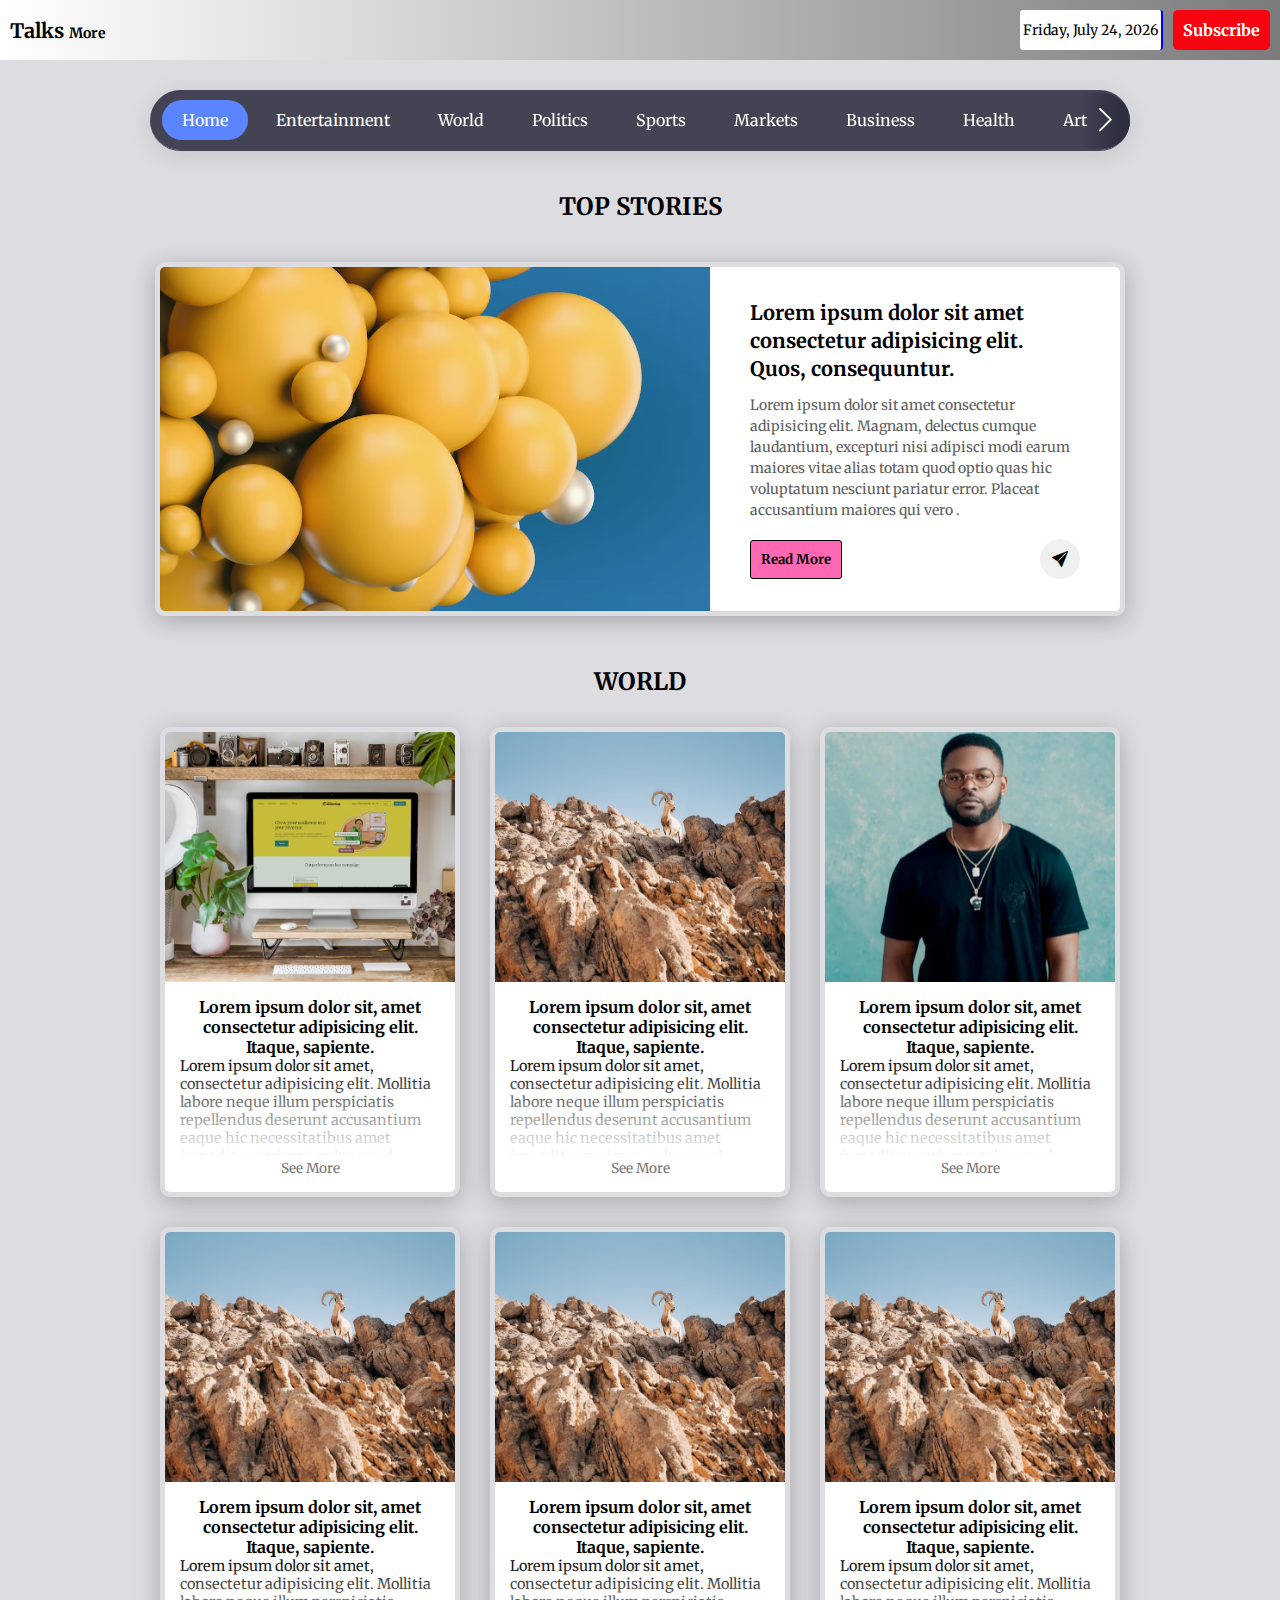
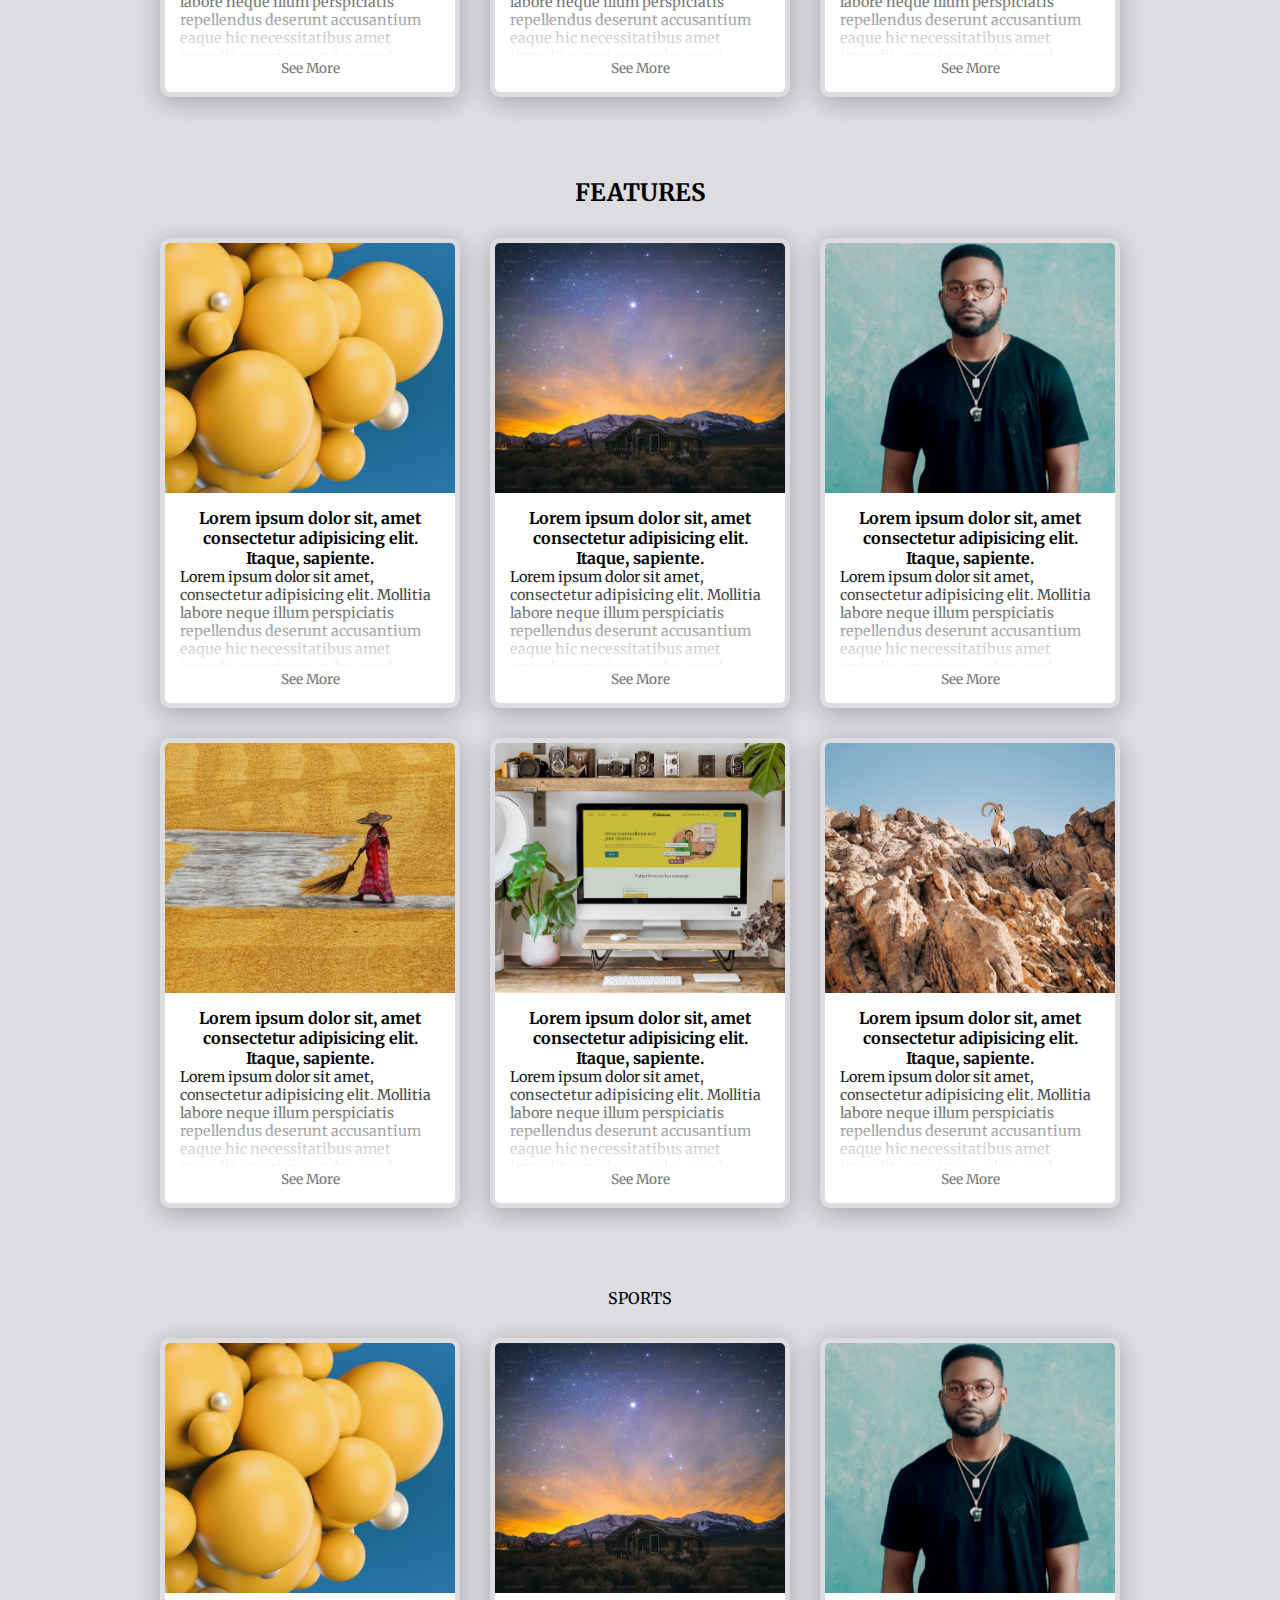
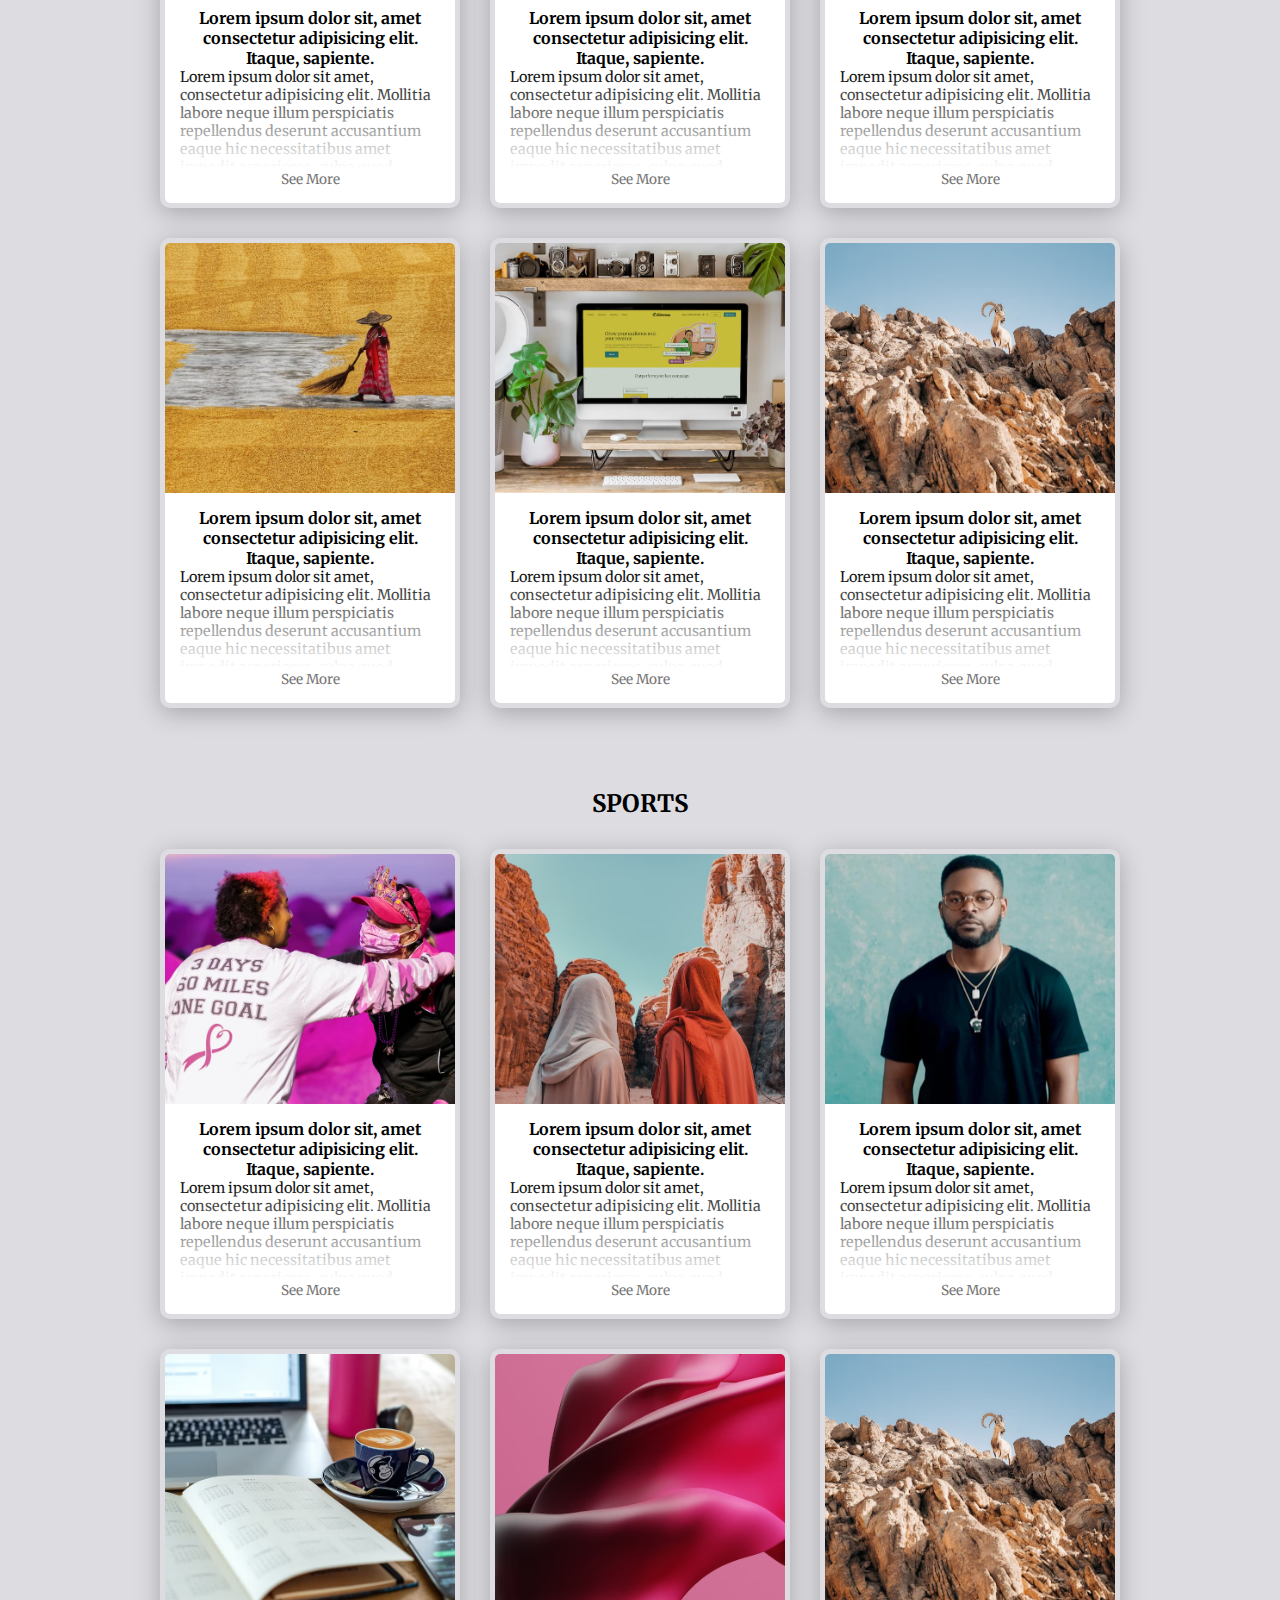
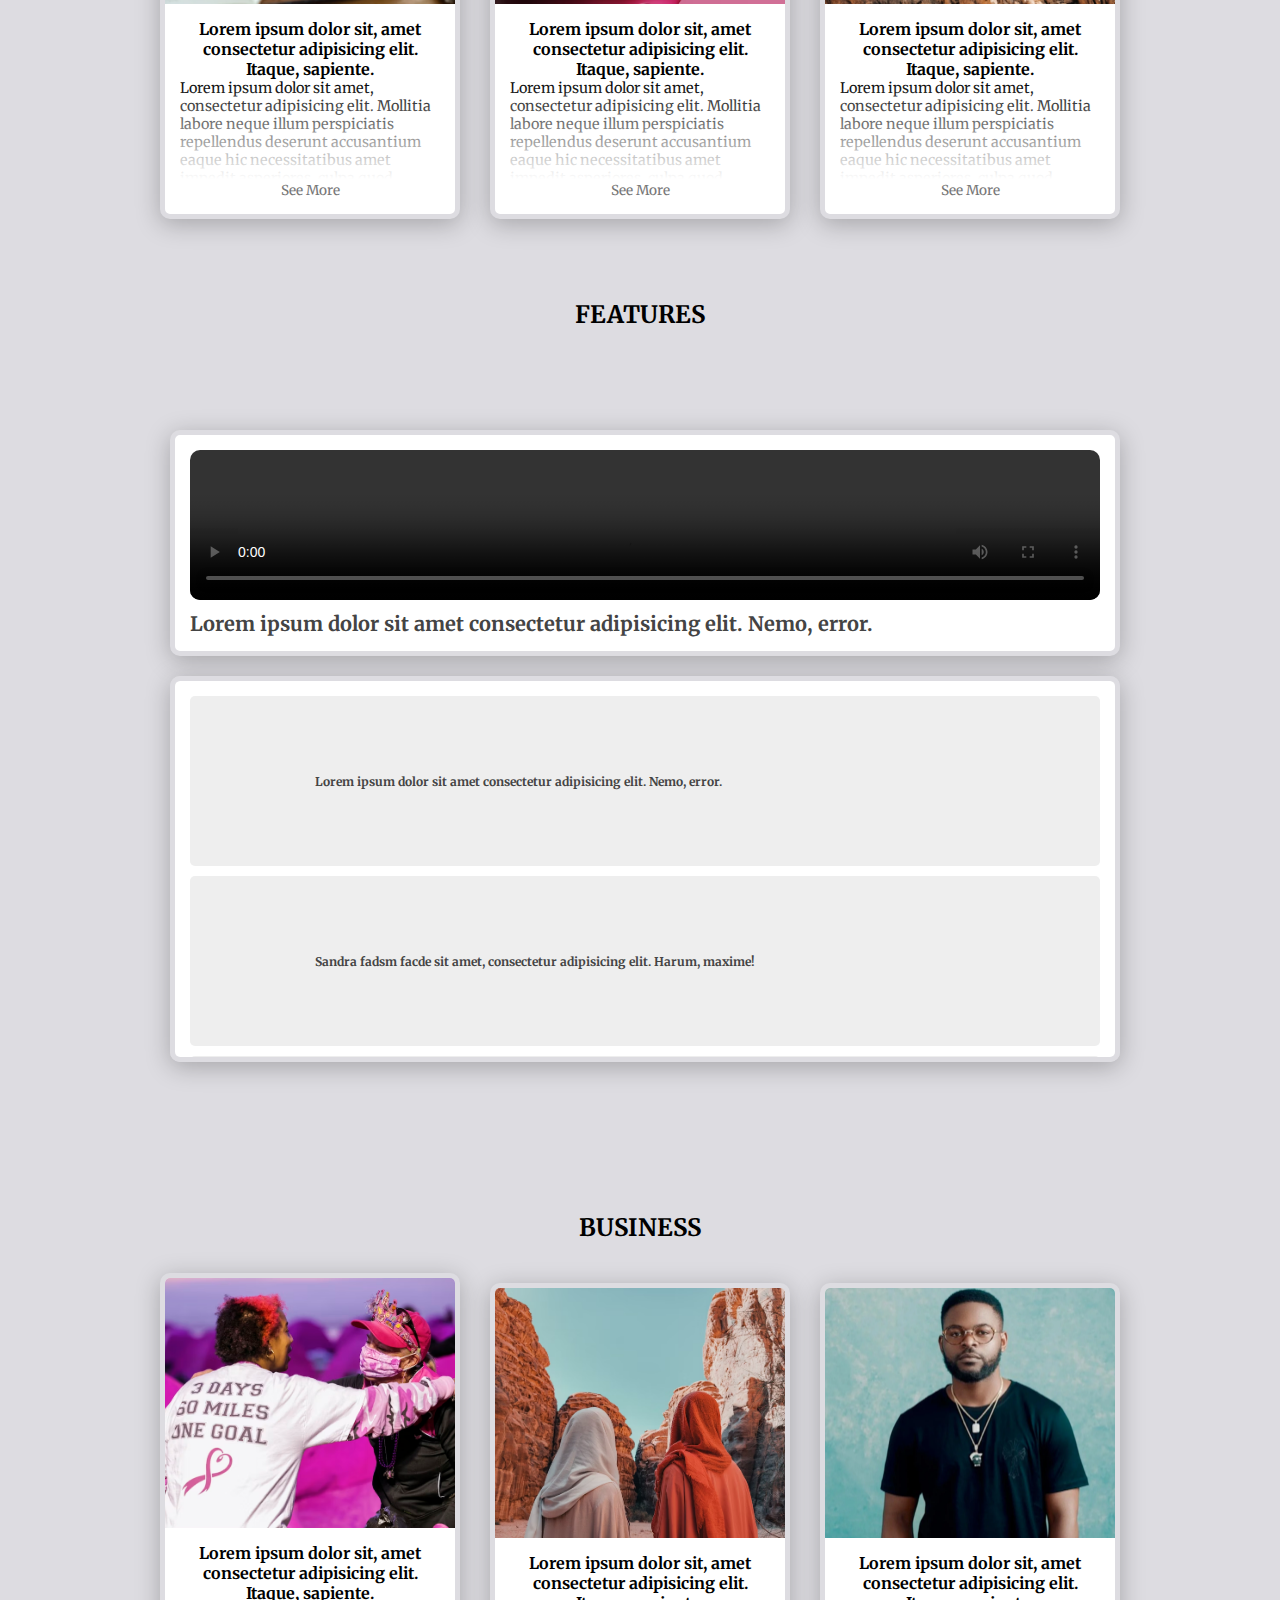
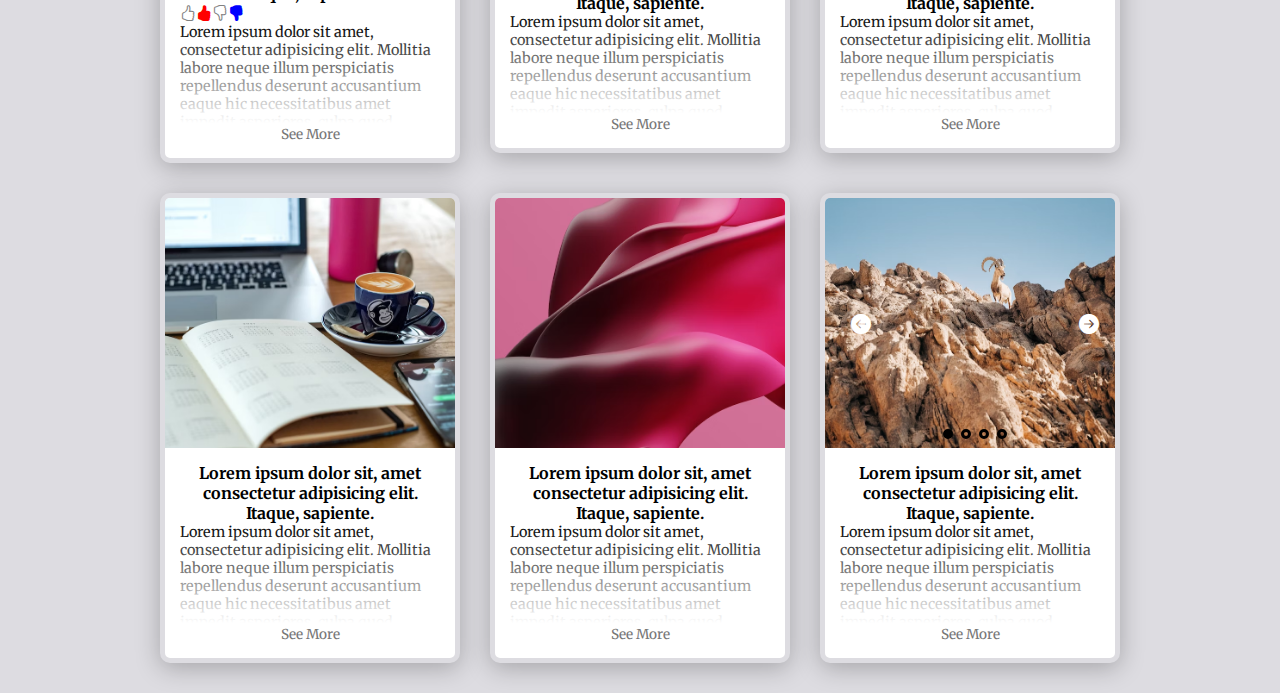
==== Index.html @ 7b6dec16 "Making my first commit on the news blog" ====
<!DOCTYPE html>
<html lang="en">

<head>
    <meta charset="UTF-8">
    <meta http-equiv="X-UA-Compatible" content="IE=edge">
    <meta name="viewport" content="width=device-width, initial-scale=1.0">
    <title>Document</title>
    <link rel="stylesheet" href="./Assets/style.css">
    <link rel="preconnect" href="https://fonts.googleapis.com">
    <link rel="preconnect" href="https://fonts.gstatic.com" crossorigin>
    <link href="https://fonts.googleapis.com/css2?family=Merriweather:wght@300&display=swap" rel="stylesheet">
    <link rel="stylesheet" href="https://cdn.jsdelivr.net/npm/bootstrap-icons@1.10.5/font/bootstrap-icons.css">
    <link rel="stylesheet" href="path/to/font-awesome/css/font-awesome.min.css ">


    <link rel="stylesheet" href="https://unpkg.com/swiper/swiper-bundle.min.css" />
    <script src="https://unpkg.com/swiper/swiper-bundle.min.js"></script>

</head>

<body>

    <div class="header-top">
        <h3>Talks <span>More</span></h3>
        <div class="header-right">
            <div id="date"></div>
            <a href="#">Subscribe</a>
        </div>

    </div>
    <section class="main-container">


        <div class="tab-nav-bar">

            <div class="tab-navigation">
                <i class="bi bi-chevron-left left-btn"></i>
                <i class="bi bi-chevron-right right-btn"></i>
                <ul class="tab-menu">
                    <li class="tab-btn active">Home</li>
                    <li class="tab-btn"><a href="./Entertainment.html"> Entertainment</a></li>
                    <li class="tab-btn"><a href="#">World</a></li>
                    <li class="tab-btn"><a href="#">Politics</a></li>
                    <li class="tab-btn"><a href="#">Sports</a></li>
                    <li class="tab-btn"><a href="#">Markets</a></li>
                    <li class="tab-btn"><a href="#">Business</a></li>
                    <li class="tab-btn"><a href="#">Health</a></li>
                    <li class="tab-btn"><a href="#">Art</a></li>
                    <li class="tab-btn"><a href="#">Jobs</a></li>
                    <li class="tab-btn"><a href="#">More</a></li>
                    <!-- <li class="tab-btn"><a href="#">Sudan</a></li> -->
                </ul>
            </div>
        </div>


        <div class="top_stories">
            <span class="top_stories-heading">TOP STORIES</span>
        </div>




        <div class="article-card">

            <div class="img-box">
                <img src="./Assets/Images/News2 testing 3.avif" alt="" class="article-banner">
            </div>

            <div class="article-content">
                <a href="#">
                    <h3 class="article-title">
                        Lorem ipsum dolor sit amet consectetur adipisicing elit. Quos, consequuntur.
                        <!-- Lorem ipsum dolor sit amet consectetur adipisicing elit. Reprehenderit laborum obcaecati
                        corporis, laboriosam illum sit maxime. Recusandae qui -->
                    </h3>
                </a>

                <p class="article-text">
                    Lorem ipsum dolor sit amet consectetur adipisicing elit. Magnam, delectus cumque laudantium,
                    excepturi nisi adipisci modi earum maiores vitae alias totam quod optio quas hic voluptatum nesciunt
                    pariatur error. Placeat accusantium maiores qui vero .
                </p>

                <div class="article-content-footer">

                    <div class="read-more">
                        <div class="read-more-content">
                            <img src="./Assets/Images/News2 testing 4.avif" alt="">
                            <img src="./Assets/Images/News2 testing 7.avif" alt="" srcset="">
                            <p>Lorem, ipsum dolor sit amet consectetur adipisicing elit. Fugiat omnis delectus excepturi
                                culpa veritatis dolor wwdj uhnwjk wddqnnd nwdiwndwd .</p>
                            <p>Lorem, ipsum dolor sit amet consectetur adipisicing elit. Fugiat omnis delectus excepturi
                                culpa veritatis dolor wwdj uhnwjk wddqnnd nwdiwndwd .</p>
                            <p>Lorem, ipsum dolor sit amet consectetur adipisicing elit. Fugiat omnis delectus excepturi
                                culpa veritatis dolor wwdj uhnwjk wddqnnd nwdiwndwd .</p>
                            <p>Lorem, ipsum dolor sit amet consectetur adipisicing elit. Fugiat omnis delectus excepturi
                                culpa veritatis dolor wwdj uhnwjk wddqnnd nwdiwndwd .</p>
                            <p>Lorem, ipsum dolor sit amet consectetur adipisicing elit. Fugiat omnis delectus excepturi
                                culpa veritatis dolor wwdj uhnwjk wddqnnd nwdiwndwd .</p>
                            <p>Lorem, ipsum dolor sit amet consectetur adipisicing elit. Fugiat omnis delectus excepturi
                                culpa veritatis dolor wwdj uhnwjk wddqnnd nwdiwndwd .</p>
                            <p>Lorem, ipsum dolor sit amet consectetur adipisicing elit. Fugiat omnis delectus excepturi
                                culpa veritatis dolor wwdj uhnwjk wddqnnd nwdiwndwd .</p>
                            <p>Lorem, ipsum dolor sit amet consectetur adipisicing elit. Fugiat omnis delectus excepturi
                            <p>Lorem, ipsum dolor sit amet consectetur adipisicing elit. Fugiat omnis delectus excepturi
                                culpa veritatis dolor wwdj uhnwjk wddqnnd nwdiwndwd .</p>
                            <p>Lorem ipsum, dolor sit amet consectetur adipisicing elit. Officiis soluta possimus
                                repellendus esse inventore fugiat corporis. Praesentium repudiandae itaque nesciunt
                                cupiditate, doloremque dicta cum, rem inventore magni obcaecati, excepturi illo culpa
                                illum modi delectus maxime dolore ab. Placeat dolorum praesentium esse enim et obcaecati
                                quam est commodi magnam, ipsam ad fuga at ipsa, eveniet molestiae inventore ipsum omnis
                                aperiam facilis quisquam adipisci ullam vitae id odit! Nesciunt, illum adipisci dolor
                                voluptatum magni nisi aliquid. Veritatis quod, placeat at laudantium suscipit quisquam
                                nobis reprehenderit fugiat perferendis repellat! Beatae eaque nobis repudiandae in non
                                exercitationem hic vero recusandae labore, quibusdam similique doloremque molestiae
                                perspiciatis pariatur, fugit minus rerum obcaecati quas! Inventore, eius. Praesentium
                                dolor labore ratione molestiae aut voluptatem provident officiis nemo corporis dicta, ea
                                in sit dolore quod minus dolorum omnis est debitis numquam reprehenderit temporibus
                                tempore dolores recusandae minima. Explicabo, ut soluta? Veritatis nisi voluptas dolorem
                                error, optio dolorum officia tempora exercitationem distinctio dolore quis minus ipsam
                                sed nesciunt est, facilis inventore tempore laborum eveniet reprehenderit explicabo.
                                Ducimus quod harum saepe nam eius maiores aut, nemo dolor magnam voluptatem assumenda
                                illo minima aliquam voluptatum laudantium hic esse aspernatur fugiat eligendi. Fuga
                                minima nisi est modi fugit! Architecto dolore illum, modi sit debitis delectus animi
                                iste? Sapiente id tenetur, laboriosam nisi fugit ipsum nulla sequi qui fuga recusandae
                                iste cumque voluptas error rem praesentium soluta deserunt iure, nemo, dolor nostrum
                                enim delectus. Doloremque rem in blanditiis ducimus nostrum consectetur dicta aperiam
                                veniam ratione quaerat magnam, unde et non voluptates aut error quia, dolore maiores
                                nesciunt. Delectus odio, corrupti explicabo ratione cum autem doloribus voluptate in
                                dolorum laudantium enim? Eveniet velit provident nulla magnam quasi excepturi eum,
                                labore veritatis esse repellendus ipsum deserunt iste praesentium aut alias dolores.
                                Dolor, quaerat. Fugiat optio blanditiis veniam ipsam sit, qui eaque cupiditate itaque
                                veritatis rerum debitis illo. Hic ullam qui ipsum accusantium dolores cupiditate,
                                voluptas soluta in iste nesciunt. Eveniet quia minima ea ratione iste maiores mollitia
                                sint voluptatem labore iusto voluptate nisi nam veritatis rerum voluptatum itaque vitae
                                tempora quibusdam, cumque perferendis, hic quae, libero quod. Dolorem, accusamus?
                                Voluptatem, odit illo consequuntur quas neque nobis magni iure porro ut enim in
                                accusamus atque, cumque explicabo nemo quae possimus quidem voluptates voluptas natus.
                                Aperiam nemo ipsum sequi inventore. Voluptatum dicta hic omnis facilis cum molestiae
                                inventore. Aut impedit magni fuga, voluptate nemo numquam maiores amet eius dolores
                                minima molestiae assumenda sunt nobis voluptatem adipisci expedita atque pariatur ipsum
                                tenetur reprehenderit eveniet accusantium et. Impedit sapiente non doloribus vitae
                                accusantium ea excepturi exercitationem, rerum porro ducimus magnam. Doloribus sit
                                voluptatum, non hic repellat asperiores, rem totam esse aut corporis nostrum eum
                                voluptatem ab? Assumenda ex sed expedita provident impedit nulla eligendi nemo tempore
                                error. Ex magni, aspernatur, natus inventore illum quidem repellat nisi sed praesentium
                                nobis quisquam. Voluptate optio dicta aliquid voluptatum magni repellat harum? Facilis
                                voluptas assumenda dignissimos explicabo ullam accusamus tenetur quisquam libero
                                reprehenderit enim dolorem qui a cumque labore molestiae eius aut id exercitationem
                                similique ducimus odit, laborum sit cupiditate! Blanditiis maxime nam corrupti commodi
                                eum tempora quis impedit voluptate natus veniam suscipit dolor, dolorum sit similique
                                illum aspernatur magnam eius asperiores iusto tenetur debitis adipisci! Laudantium,
                                suscipit labore odio numquam debitis at doloremque assumenda architecto repellendus.
                                Quae autem et voluptatibus voluptatem molestias ex natus qui obcaecati earum tempore?
                                Ipsa tempora praesentium maxime facere, porro quaerat, doloribus ratione assumenda
                                magnam eaque veritatis dolores fugiat voluptatibus? Unde excepturi laboriosam
                                reprehenderit repudiandae optio minus eaque rerum quasi, dolore facilis quidem
                                exercitationem quo possimus officiis eum laudantium? Impedit, error? Eveniet, quos
                                provident! Nihil fugiat nemo assumenda explicabo esse, totam tenetur dolorem ipsa neque
                                exercitationem natus, quis, facere veritatis provident nesciunt quam rem earum amet
                                quasi labore voluptas magnam dicta laudantium. Laborum laboriosam voluptatibus quaerat,
                                omnis eos animi nostrum libero earum repellendus? Suscipit repellendus ad quisquam
                                labore ducimus, ipsum natus cum excepturi corrupti, quis magni voluptate possimus eos
                                quas tempora earum, maiores deleniti veritatis amet! Eius cumque assumenda perferendis
                                illo iste! Enim mollitia ducimus, voluptate quibusdam laboriosam dolore animi magni
                                voluptatem nesciunt. Blanditiis quaerat ut ullam? Unde illum quam nam ipsa voluptatibus
                                accusantium quos accusamus repellendus alias. Animi minima explicabo ratione ex nesciunt
                                numquam corporis suscipit, obcaecati totam, assumenda rem modi necessitatibus dicta
                                inventore quo voluptate porro deserunt dignissimos placeat expedita natus accusamus in
                                amet! Praesentium quas soluta maxime repudiandae dicta, ipsa nihil doloribus accusantium
                                quam voluptates tempora fugit quo fuga natus tempore iure. Vero eveniet vel facilis
                                dolorum harum nulla, molestiae rem et quis quidem minima, eum veniam maiores perferendis
                                alias, voluptatum doloribus fugit adipisci accusamus ad ex tempore vitae voluptate nisi?
                                Quas pariatur dolor veniam tempora autem inventore aut debitis quam incidunt voluptates
                                esse odit vitae ut ipsum, quos quibusdam magnam. Excepturi blanditiis dolorum quia
                                incidunt itaque accusantium a et quis deleniti vel eos repellendus, ab deserunt
                                explicabo enim ullam iusto! Eius explicabo repudiandae neque exercitationem facilis
                                facere ullam, error architecto harum, perspiciatis, vel deleniti molestiae accusamus
                                quia praesentium culpa! Aperiam necessitatibus libero quaerat ducimus vel nemo quis
                                porro ipsum iste, nobis laboriosam inventore, blanditiis repellat ipsam ut, doloremque
                                voluptate vero at. Error recusandae quia molestias quo ex excepturi! Aut error
                                aspernatur delectus eveniet possimus temporibus. Blanditiis veritatis nostrum vel
                                expedita eius doloribus cupiditate officia amet illo. Eius enim eaque sequi, sapiente
                                obcaecati ipsum in quia iusto itaque delectus nostrum dicta voluptatibus doloribus quae
                                aliquam molestiae adipisci iure, fuga aperiam quo quidem. Soluta consectetur eveniet ab,
                                dicta distinctio, quis ad nisi vel asperiores nobis laborum eos consequatur facilis
                                molestias iusto delectus molestiae accusamus. Molestiae, molestias. Deleniti, eius quo?
                                Praesentium non eveniet illum? Natus, tempore consequuntur esse eligendi, unde excepturi
                                sunt numquam nesciunt quam culpa velit ipsam alias repellat earum delectus atque
                                debitis, eum quia in? At quia ipsam natus ipsa praesentium provident cumque quis
                                accusantium eius atque ratione quaerat ea odit sunt libero totam vitae nulla voluptatem
                                error reprehenderit excepturi, aperiam beatae facere. A, cupiditate corporis animi,
                                dolore fuga dolor odit error facere tempora magnam voluptates dolorem fugiat
                                perspiciatis assumenda culpa in reiciendis! Amet laudantium, saepe vitae aliquam modi
                                veniam repellendus perferendis totam tempore, minima nemo fuga quas! Qui ut officia,
                                quia, illo enim laborum, ratione voluptatem saepe doloribus obcaecati quas perspiciatis?
                                A tempora praesentium sed non perferendis officiis sint in reprehenderit animi harum
                                iste dolorem, odit rem ipsa dignissimos. Cumque aliquam fugit, soluta quasi neque
                                obcaecati pariatur? Amet fuga corporis ab dolor culpa aperiam animi ipsum similique
                                exercitationem assumenda maiores officia, asperiores quis explicabo corrupti tempora!
                                Excepturi itaque pariatur rerum ea aut molestiae velit quos ullam tenetur labore ipsa
                                necessitatibus explicabo quis dolores magni est animi autem, nisi totam fugit repellat
                                similique impedit consequatur? Illum tempora delectus soluta, impedit nostrum deserunt
                                eveniet, ipsum illo, fugit fugiat laboriosam? Ipsa expedita praesentium laudantium iusto
                                nemo odit, minima, perspiciatis similique harum rem possimus error dolorem quae
                                voluptatum neque est rerum molestiae earum pariatur exercitationem repudiandae totam
                                tempore? Facere itaque minus maiores sequi ipsam pariatur? Voluptates perspiciatis alias
                                distinctio perferendis quam exercitationem dolorum provident consectetur laborum,
                                molestiae ad dolor sit enim, excepturi nulla modi eligendi, maiores quisquam!
                                Voluptatibus quam sed quis labore maxime quas ipsa, tempore quod quaerat voluptates
                                excepturi, officiis at perferendis ipsum rerum rem amet culpa. Repellat optio debitis
                                perspiciatis dolor accusamus facere dolorem culpa commodi veritatis autem, vel quod,
                                nemo mollitia, praesentium officia assumenda vitae id nisi illo? Quas architecto
                                molestias ea quam a temporibus totam, voluptas iure esse rem fuga at amet id
                                necessitatibus, consectetur quod facere quo omnis magnam! Quod nisi quae, nam ipsa cum
                                aperiam praesentium fuga accusantium labore corrupti nostrum ad voluptatibus mollitia
                                voluptates ipsam officia vel, pariatur explicabo dolor amet. Ea placeat quos non
                                eligendi, numquam quia pariatur omnis eaque minima itaque delectus tempore quam
                                provident nihil. Recusandae nulla deserunt impedit inventore quidem voluptatum qui sed,
                                veniam tempora enim ea sequi necessitatibus soluta nam temporibus voluptatem unde at
                                deleniti voluptates cupiditate voluptas nisi vel velit a? Ullam harum, quaerat sapiente
                                possimus vel distinctio. Esse a dicta, culpa ipsum, facilis nam placeat repellendus qui
                                aspernatur doloribus ab? Pariatur earum aliquid ipsa optio autem praesentium sequi
                                dolorum alias est ullam exercitationem rerum nesciunt beatae iste velit, tempora
                                excepturi eos dolorem distinctio consequatur veritatis dolores labore voluptatem.
                                Nesciunt placeat possimus cupiditate fuga quibusdam assumenda aliquam, inventore
                                explicabo reiciendis nemo iste, id facere doloremque quaerat! Quas mollitia sunt ullam
                                consequatur magni. Sint totam dolorum consectetur numquam alias. Sequi voluptas
                                veritatis omnis quod nostrum cumque et? Recusandae, expedita eius? Iusto adipisci
                                accusamus excepturi. Provident harum laboriosam molestias asperiores magnam dignissimos,
                                totam quidem libero! Sed nesciunt maxime qui reprehenderit corporis rerum numquam animi
                                fugit, at consectetur quisquam distinctio atque optio tenetur sequi quam suscipit, eos,
                                sunt iure accusantium quaerat magnam laborum rem. Omnis, ab quidem iure officiis
                                adipisci vero minima! Eaque consequatur, voluptates illo iusto, at exercitationem ad,
                                doloremque autem nam hic nemo ullam! Animi quod magnam eius, error modi veniam ad
                                placeat, enim quam, est quas. Totam iste ipsum unde? Laboriosam quae id odio
                                reprehenderit provident cumque aspernatur ea quia, facilis iure pariatur unde dicta,
                                fugit neque tempore omnis et quisquam dolor modi praesentium perspiciatis nesciunt
                                voluptatum aliquid possimus! Voluptatem blanditiis culpa explicabo nisi pariatur
                                perspiciatis ut ad hic laudantium dolore! Excepturi, quod? Aliquam officia laudantium
                                animi eligendi deserunt! Voluptate sit corrupti voluptatum quisquam eligendi molestias
                                aut sapiente reiciendis placeat, recusandae deleniti quaerat laborum, fugit ullam?
                                Distinctio molestiae animi perferendis quo aliquid voluptatem earum in, doloribus
                                expedita optio tempore nemo accusantium iusto repellat blanditiis ut eos id minus fuga.
                                Inventore, cupiditate quis at asperiores porro ut ex ipsam aliquam, neque soluta
                                incidunt illo quasi aliquid dolores fuga, magnam culpa tenetur repellat rerum impedit.
                                Libero possimus quidem delectus error magnam quis soluta nam laborum placeat inventore!
                                Animi cupiditate ex porro rerum iusto. Possimus ratione deleniti inventore nisi, iusto
                                quos tempore error. Adipisci reprehenderit libero quos possimus ullam aspernatur fugiat,
                                provident quam quae, inventore dolore consequuntur delectus impedit magni modi quaerat,
                                sunt sit! Voluptatem facilis beatae iusto quis minima reiciendis cupiditate dolores sunt
                                magnam, neque enim soluta et veniam, nulla in consequuntur voluptate quibusdam
                                reprehenderit eos a iste. Eveniet in cumque quam labore, reprehenderit commodi sed eaque
                                impedit blanditiis ea libero, maxime distinctio nam, ab aut pariatur itaque neque
                                inventore! Consectetur repellendus qui minima doloribus rerum quasi earum excepturi cum
                                magnam iusto, ullam mollitia, culpa quod architecto, cumque odio vel animi nisi.
                                Similique quasi maxime quod commodi possimus, perferendis eum doloremque incidunt? Quia
                                fugit velit quaerat eveniet, reprehenderit perferendis nam cumque autem neque in iste
                                doloribus magni? Distinctio quidem beatae corporis odio dicta nam consequatur commodi
                                maxime quos veritatis? Explicabo obcaecati eveniet magnam nemo! Impedit molestiae minus
                                et. Corporis deleniti delectus beatae recusandae laboriosam, aut nam quos officia vero
                                enim earum commodi cum assumenda, ipsum modi veniam laborum minus dolore voluptatum ad
                                dolorum, unde vel! Quam et quibusdam, explicabo ullam quos cupiditate quidem odit saepe
                                id eius est minus in blanditiis suscipit dolorum. Accusantium non et amet dolor
                                voluptatibus, sunt maiores saepe suscipit nesciunt maxime laborum illum alias autem
                                vitae sit libero corrupti repellendus inventore? Ea perferendis vitae dolorem blanditiis
                                consectetur magni iusto quidem assumenda in, necessitatibus esse laudantium quod?
                                Explicabo obcaecati repellat blanditiis neque iusto libero eius reiciendis architecto
                                molestiae, molestias tempore dignissimos fugit maxime eum animi, vitae illum assumenda
                                at natus expedita dolor enim rerum! Suscipit asperiores beatae aliquid modi perspiciatis
                                libero id unde ab sed blanditiis exercitationem obcaecati odit veniam rerum similique
                                maiores atque sit numquam dicta eveniet cupiditate ex, dignissimos quam! Autem aperiam
                                nesciunt cumque, dicta sint numquam hic harum velit architecto quidem distinctio
                                asperiores blanditiis est adipisci ut esse ipsa doloremque eum molestiae fugiat earum
                                consequuntur eveniet exercitationem eligendi. Adipisci eos atque, similique ipsum,
                                perspiciatis maxime expedita ipsa ea dolorum in officia obcaecati alias nobis animi id
                                magni repellendus laborum debitis ipsam placeat, aspernatur quod temporibus! Corporis,
                                nisi alias eius sed temporibus exercitationem veritatis assumenda fugit amet aut
                                quisquam, rem fugiat repudiandae esse, repellendus recusandae est! Ducimus odit, libero
                                exercitationem dignissimos quas pariatur doloribus. Qui voluptates dolor, illo fugit
                                expedita distinctio quo eligendi, odio adipisci reiciendis autem mollitia magnam earum
                                ex porro vitae iste. Aspernatur beatae, inventore suscipit iste eveniet in fugiat, quo
                                omnis nemo laudantium unde animi fuga harum voluptas vero!</p>
                        </div>
                        <button class="btn" type="button">Read More</button>
                    </div>


                    <div class="share">
                        <div class="share-button">
                            <ion-icon> <i class="bi bi-send-fill"></i></ion-icon>
                        </div>

                        <div class="share-option">
                            <span>Share</span>

                            <a href="#"> <ion-icon><i class="bi bi-facebook"></i></ion-icon> </a>
                            <a href="#"> <ion-icon><i class="bi bi-twitter"></i></ion-icon> </a>
                            <a href="#"> <ion-icon><i class="bi bi-whatsapp"></i></ion-icon> </a>

                        </div>
                    </div>
                </div>
            </div>
        </div>


        <div class="world">
            <span class="world-heading">WORLD</span>
        </div>



        <div class="card-container" id="first-cards">

            <div class="card">
                <div class="card-img">
                    <img src="./Assets/Images/News2 testing 8.avif" alt="">
                </div>
                <div class="card-content">
                    <h4 class="headliner">Lorem ipsum dolor sit, amet consectetur adipisicing elit. Itaque, sapiente.
                    </h4>

                    <p class="text">Lorem ipsum dolor sit amet, consectetur adipisicing elit. Mollitia labore neque
                        illum
                        perspiciatis repellendus deserunt accusantium eaque hic necessitatibus amet impedit asperiores,
                        culpa quod temporibus tempore voluptatem corporis animi facilis natus. Corporis aperiam
                        doloribus atque molestias, aliquid sunt nesciunt facere porro explicabo veritatis saepe, dicta
                        voluptas quod similique? Soluta, reiciendis consequatur odio minima unde amet, aliquam suscipit
                        vero numquam fugiat voluptatibus sequi nemo doloribus laudantium! Eaque, quas culpa. Accusamus
                        tempore sapiente dolorum rerum saepe officiis optio impedit voluptatibus, odit architecto
                        laboriosam, repudiandae eveniet? Unde temporibus ut provident animi eos quae est? Nobis
                        similique deleniti porro mollitia sequi libero aliquam ipsa.</p>
                    <span class="see-more-btn">See More</span>
                </div>

            </div>


            <div class="card">
                <div class="card-img">
                    <img src="./Assets/Images/News2 testing 5.avif" alt="">
                </div>
                <div class="card-content">
                    <h4 class="headliner">Lorem ipsum dolor sit, amet consectetur adipisicing elit. Itaque, sapiente.
                    </h4>

                    <p class="text">Lorem ipsum dolor sit amet, consectetur adipisicing elit. Mollitia labore neque
                        illum
                        perspiciatis repellendus deserunt accusantium eaque hic necessitatibus amet impedit asperiores,
                        culpa quod temporibus tempore voluptatem corporis animi facilis natus. Corporis aperiam
                        doloribus atque molestias, aliquid sunt nesciunt facere porro explicabo veritatis saepe, dicta
                        voluptas quod similique? Soluta, reiciendis consequatur odio minima unde amet, aliquam suscipit
                        vero numquam fugiat voluptatibus sequi nemo doloribus laudantium! Eaque, quas culpa. Accusamus
                        tempore sapiente dolorum rerum saepe officiis optio impedit voluptatibus, odit architecto
                        laboriosam, repudiandae eveniet? Unde temporibus ut provident animi eos quae est? Nobis
                        similique deleniti porro mollitia sequi libero aliquam ipsa.</p>
                    <span class="see-more-btn">See More</span>
                </div>

            </div>

            <div class="card">
                <div class="card-img">
                    <img src="./Assets/Images/falz news testing.webp" alt="">
                </div>
                <div class="card-content">
                    <h4 class="headliner">Lorem ipsum dolor sit, amet consectetur adipisicing elit. Itaque, sapiente.
                    </h4>

                    <p class="text">Lorem ipsum dolor sit amet, consectetur adipisicing elit. Mollitia labore neque
                        illum
                        perspiciatis repellendus deserunt accusantium eaque hic necessitatibus amet impedit asperiores,
                        culpa quod temporibus tempore voluptatem corporis animi facilis natus. Corporis aperiam
                        doloribus atque molestias, aliquid sunt nesciunt facere porro explicabo veritatis saepe, dicta
                        voluptas quod similique? Soluta, reiciendis consequatur odio minima unde amet, aliquam suscipit
                        vero numquam fugiat voluptatibus sequi nemo doloribus laudantium! Eaque, quas culpa. Accusamus
                        tempore sapiente dolorum rerum saepe officiis optio impedit voluptatibus, odit architecto
                        laboriosam, repudiandae eveniet? Unde temporibus ut provident animi eos quae est? Nobis
                        similique deleniti porro mollitia sequi libero aliquam ipsa.
                        Lorem ipsum dolor sit amet consectetur, adipisicing elit. Laboriosam accusamus incidunt dolor
                        similique odio aspernatur esse, nesciunt reiciendis officiis molestias vel, facere laborum autem
                        dolore, quasi commodi debitis! Quod, totam eum fugit doloremque atque est nam fugiat accusantium
                        quisquam pariatur quidem voluptatibus nesciunt in saepe animi dignissimos, exercitationem
                        repudiandae repellendus quibusdam. Aut officiis aliquid esse, deleniti cupiditate aperiam
                        delectus nam hic odio beatae molestias sunt? Debitis, totam. Consectetur in, nobis quos cumque
                        laudantium earum? Enim autem nam in quam non explicabo, saepe aliquid a soluta laboriosam
                        nostrum sint dolores obcaecati? Id tempora deserunt aliquam molestiae? Ab porro velit similique
                        eveniet?
                    </p>

                    <span class="see-more-btn">See More</span>
                </div>

            </div>



            <div class="card">
                <div class="card-img">
                    <img src="./Assets/Images/News2 testing 5.avif" alt="">
                </div>
                <div class="card-content">
                    <h4 class="headliner">Lorem ipsum dolor sit, amet consectetur adipisicing elit. Itaque, sapiente.
                    </h4>

                    <p class="text">Lorem ipsum dolor sit amet, consectetur adipisicing elit. Mollitia labore neque
                        illum
                        perspiciatis repellendus deserunt accusantium eaque hic necessitatibus amet impedit asperiores,
                        culpa quod temporibus tempore voluptatem corporis animi facilis natus. Corporis aperiam
                        doloribus atque molestias, aliquid sunt nesciunt facere porro explicabo veritatis saepe, dicta
                        voluptas quod similique? Soluta, reiciendis consequatur odio minima unde amet, aliquam suscipit
                        vero numquam fugiat voluptatibus sequi nemo doloribus laudantium! Eaque, quas culpa. Accusamus
                        tempore sapiente dolorum rerum saepe officiis optio impedit voluptatibus, odit architecto
                        laboriosam, repudiandae eveniet? Unde temporibus ut provident animi eos quae est? Nobis
                        similique deleniti porro mollitia sequi libero aliquam ipsa.</p>
                    <span class="see-more-btn">See More</span>
                </div>

            </div>



            <div class="card">
                <div class="card-img">
                    <img src="./Assets/Images/News2 testing 5.avif" alt="">
                </div>
                <div class="card-content">
                    <h4 class="headliner">Lorem ipsum dolor sit, amet consectetur adipisicing elit. Itaque, sapiente.
                    </h4>

                    <p class="text">Lorem ipsum dolor sit amet, consectetur adipisicing elit. Mollitia labore neque
                        illum
                        perspiciatis repellendus deserunt accusantium eaque hic necessitatibus amet impedit asperiores,
                        culpa quod temporibus tempore voluptatem corporis animi facilis natus. Corporis aperiam
                        doloribus atque molestias, aliquid sunt nesciunt facere porro explicabo veritatis saepe, dicta
                        voluptas quod similique? Soluta, reiciendis consequatur odio minima unde amet, aliquam suscipit
                        vero numquam fugiat voluptatibus sequi nemo doloribus laudantium! Eaque, quas culpa. Accusamus
                        tempore sapiente dolorum rerum saepe officiis optio impedit voluptatibus, odit architecto
                        laboriosam, repudiandae eveniet? Unde temporibus ut provident animi eos quae est? Nobis
                        similique deleniti porro mollitia sequi libero aliquam ipsa.</p>
                    <span class="see-more-btn">See More</span>
                </div>

            </div>


            <div class="card">
                <div class="card-img">
                    <img src="./Assets/Images/News2 testing 5.avif" alt="">
                </div>
                <div class="card-content">
                    <h4 class="headliner">Lorem ipsum dolor sit, amet consectetur adipisicing elit. Itaque, sapiente.
                    </h4>

                    <p class="text">Lorem ipsum dolor sit amet, consectetur adipisicing elit. Mollitia labore neque
                        illum
                        perspiciatis repellendus deserunt accusantium eaque hic necessitatibus amet impedit asperiores,
                        culpa quod temporibus tempore voluptatem corporis animi facilis natus. Corporis aperiam
                        doloribus atque molestias, aliquid sunt nesciunt facere porro explicabo veritatis saepe, dicta
                        voluptas quod similique? Soluta, reiciendis consequatur odio minima unde amet, aliquam suscipit
                        vero numquam fugiat voluptatibus sequi nemo doloribus laudantium! Eaque, quas culpa. Accusamus
                        tempore sapiente dolorum rerum saepe officiis optio impedit voluptatibus, odit architecto
                        laboriosam, repudiandae eveniet? Unde temporibus ut provident animi eos quae est? Nobis
                        similique deleniti porro mollitia sequi libero aliquam ipsa.</p>
                    <span class="see-more-btn">See More</span>
                </div>

            </div>










        </div>


















        <div class="features">
            <span class="features-heading">FEATURES</span>
        </div>

























        <div class="card-container" id="second-cards">

            <div class="card">
                <div class="card-img">
                    <img src="./Assets/Images/News2 testing 3.avif" alt="">
                </div>
                <div class="card-content">
                    <h4 class="headliner">Lorem ipsum dolor sit, amet consectetur adipisicing elit. Itaque, sapiente.
                    </h4>

                    <p class="text">Lorem ipsum dolor sit amet, consectetur adipisicing elit. Mollitia labore neque
                        illum
                        perspiciatis repellendus deserunt accusantium eaque hic necessitatibus amet impedit asperiores,
                        culpa quod temporibus tempore voluptatem corporis animi facilis natus. Corporis aperiam
                        doloribus atque molestias, aliquid sunt nesciunt facere porro explicabo veritatis saepe, dicta
                        voluptas quod similique? Soluta, reiciendis consequatur odio minima unde amet, aliquam suscipit
                        vero numquam fugiat voluptatibus sequi nemo doloribus laudantium! Eaque, quas culpa. Accusamus
                        tempore sapiente dolorum rerum saepe officiis optio impedit voluptatibus, odit architecto
                        laboriosam, repudiandae eveniet? Unde temporibus ut provident animi eos quae est? Nobis
                        similique deleniti porro mollitia sequi libero aliquam ipsa.</p>
                    <span class="see-more-btn">See More</span>
                </div>

            </div>


            <div class="card">
                <div class="card-img">
                    <img src="./Assets/Images/News2 testing 1.avif" alt="">
                </div>
                <div class="card-content">
                    <h4 class="headliner">Lorem ipsum dolor sit, amet consectetur adipisicing elit. Itaque, sapiente.
                    </h4>

                    <p class="text">Lorem ipsum dolor sit amet, consectetur adipisicing elit. Mollitia labore neque
                        illum
                        perspiciatis repellendus deserunt accusantium eaque hic necessitatibus amet impedit asperiores,
                        culpa quod temporibus tempore voluptatem corporis animi facilis natus. Corporis aperiam
                        doloribus atque molestias, aliquid sunt nesciunt facere porro explicabo veritatis saepe, dicta
                        voluptas quod similique? Soluta, reiciendis consequatur odio minima unde amet, aliquam suscipit
                        vero numquam fugiat voluptatibus sequi nemo doloribus laudantium! Eaque, quas culpa. Accusamus
                        tempore sapiente dolorum rerum saepe officiis optio impedit voluptatibus, odit architecto
                        laboriosam, repudiandae eveniet? Unde temporibus ut provident animi eos quae est? Nobis
                        similique deleniti porro mollitia sequi libero aliquam ipsa.</p>
                    <span class="see-more-btn">See More</span>
                </div>

            </div>

            <div class="card">
                <div class="card-img">
                    <img src="./Assets/Images/falz news testing.webp" alt="">
                </div>
                <div class="card-content">
                    <h4 class="headliner">Lorem ipsum dolor sit, amet consectetur adipisicing elit. Itaque, sapiente.
                    </h4>

                    <p class="text">Lorem ipsum dolor sit amet, consectetur adipisicing elit. Mollitia labore neque
                        illum
                        perspiciatis repellendus deserunt accusantium eaque hic necessitatibus amet impedit asperiores,
                        culpa quod temporibus tempore voluptatem corporis animi facilis natus. Corporis aperiam
                        doloribus atque molestias, aliquid sunt nesciunt facere porro explicabo veritatis saepe, dicta
                        voluptas quod similique? Soluta, reiciendis consequatur odio minima unde amet, aliquam suscipit
                        vero numquam fugiat voluptatibus sequi nemo doloribus laudantium! Eaque, quas culpa. Accusamus
                        tempore sapiente dolorum rerum saepe officiis optio impedit voluptatibus, odit architecto
                        laboriosam, repudiandae eveniet? Unde temporibus ut provident animi eos quae est? Nobis
                        similique deleniti porro mollitia sequi libero aliquam ipsa.
                        Lorem ipsum dolor sit amet consectetur, adipisicing elit. Laboriosam accusamus incidunt dolor
                        similique odio aspernatur esse, nesciunt reiciendis officiis molestias vel, facere laborum autem
                        dolore, quasi commodi debitis! Quod, totam eum fugit doloremque atque est nam fugiat accusantium
                        quisquam pariatur quidem voluptatibus nesciunt in saepe animi dignissimos, exercitationem
                        repudiandae repellendus quibusdam. Aut officiis aliquid esse, deleniti cupiditate aperiam
                        delectus nam hic odio beatae molestias sunt? Debitis, totam. Consectetur in, nobis quos cumque
                        laudantium earum? Enim autem nam in quam non explicabo, saepe aliquid a soluta laboriosam
                        nostrum sint dolores obcaecati? Id tempora deserunt aliquam molestiae? Ab porro velit similique
                        eveniet?
                    </p>

                    <span class="see-more-btn">See More</span>
                </div>

            </div>



            <div class="card">
                <div class="card-img">
                    <img src="./Assets/Images/News2 testing 2.avif" alt="">
                </div>
                <div class="card-content">
                    <h4 class="headliner">Lorem ipsum dolor sit, amet consectetur adipisicing elit. Itaque, sapiente.
                    </h4>

                    <p class="text">Lorem ipsum dolor sit amet, consectetur adipisicing elit. Mollitia labore neque
                        illum
                        perspiciatis repellendus deserunt accusantium eaque hic necessitatibus amet impedit asperiores,
                        culpa quod temporibus tempore voluptatem corporis animi facilis natus. Corporis aperiam
                        doloribus atque molestias, aliquid sunt nesciunt facere porro explicabo veritatis saepe, dicta
                        voluptas quod similique? Soluta, reiciendis consequatur odio minima unde amet, aliquam suscipit
                        vero numquam fugiat voluptatibus sequi nemo doloribus laudantium! Eaque, quas culpa. Accusamus
                        tempore sapiente dolorum rerum saepe officiis optio impedit voluptatibus, odit architecto
                        laboriosam, repudiandae eveniet? Unde temporibus ut provident animi eos quae est? Nobis
                        similique deleniti porro mollitia sequi libero aliquam ipsa.</p>
                    <span class="see-more-btn">See More</span>
                </div>

            </div>



            <div class="card">
                <div class="card-img">
                    <img src="./Assets/Images/News2 testing 8.avif" alt="">
                </div>
                <div class="card-content">
                    <h4 class="headliner">Lorem ipsum dolor sit, amet consectetur adipisicing elit. Itaque, sapiente.
                    </h4>

                    <p class="text">Lorem ipsum dolor sit amet, consectetur adipisicing elit. Mollitia labore neque
                        illum
                        perspiciatis repellendus deserunt accusantium eaque hic necessitatibus amet impedit asperiores,
                        culpa quod temporibus tempore voluptatem corporis animi facilis natus. Corporis aperiam
                        doloribus atque molestias, aliquid sunt nesciunt facere porro explicabo veritatis saepe, dicta
                        voluptas quod similique? Soluta, reiciendis consequatur odio minima unde amet, aliquam suscipit
                        vero numquam fugiat voluptatibus sequi nemo doloribus laudantium! Eaque, quas culpa. Accusamus
                        tempore sapiente dolorum rerum saepe officiis optio impedit voluptatibus, odit architecto
                        laboriosam, repudiandae eveniet? Unde temporibus ut provident animi eos quae est? Nobis
                        similique deleniti porro mollitia sequi libero aliquam ipsa.</p>
                    <span class="see-more-btn">See More</span>
                </div>

            </div>


            <div class="card">
                <div class="card-img">
                    <img src="./Assets/Images/News2 testing 5.avif" alt="">
                </div>
                <div class="card-content">
                    <h4 class="headliner">Lorem ipsum dolor sit, amet consectetur adipisicing elit. Itaque, sapiente.
                    </h4>

                    <p class="text">Lorem ipsum dolor sit amet, consectetur adipisicing elit. Mollitia labore neque
                        illum
                        perspiciatis repellendus deserunt accusantium eaque hic necessitatibus amet impedit asperiores,
                        culpa quod temporibus tempore voluptatem corporis animi facilis natus. Corporis aperiam
                        doloribus atque molestias, aliquid sunt nesciunt facere porro explicabo veritatis saepe, dicta
                        voluptas quod similique? Soluta, reiciendis consequatur odio minima unde amet, aliquam suscipit
                        vero numquam fugiat voluptatibus sequi nemo doloribus laudantium! Eaque, quas culpa. Accusamus
                        tempore sapiente dolorum rerum saepe officiis optio impedit voluptatibus, odit architecto
                        laboriosam, repudiandae eveniet? Unde temporibus ut provident animi eos quae est? Nobis
                        similique deleniti porro mollitia sequi libero aliquam ipsa.</p>
                    <span class="see-more-btn">See More</span>
                </div>

            </div>

        </div>










        <div class="sports">
            <span class="sports-heading">SPORTS</span>
        </div>


















        <div class="card-container" id="third-cards">

            <div class="card">
                <div class="card-img">
                    <img src="./Assets/Images/News2 testing 3.avif" alt="">
                </div>
                <div class="card-content">
                    <h4 class="headliner">Lorem ipsum dolor sit, amet consectetur adipisicing elit. Itaque, sapiente.
                    </h4>

                    <p class="text">Lorem ipsum dolor sit amet, consectetur adipisicing elit. Mollitia labore neque
                        illum
                        perspiciatis repellendus deserunt accusantium eaque hic necessitatibus amet impedit asperiores,
                        culpa quod temporibus tempore voluptatem corporis animi facilis natus. Corporis aperiam
                        doloribus atque molestias, aliquid sunt nesciunt facere porro explicabo veritatis saepe, dicta
                        voluptas quod similique? Soluta, reiciendis consequatur odio minima unde amet, aliquam suscipit
                        vero numquam fugiat voluptatibus sequi nemo doloribus laudantium! Eaque, quas culpa. Accusamus
                        tempore sapiente dolorum rerum saepe officiis optio impedit voluptatibus, odit architecto
                        laboriosam, repudiandae eveniet? Unde temporibus ut provident animi eos quae est? Nobis
                        similique deleniti porro mollitia sequi libero aliquam ipsa.</p>
                    <span class="see-more-btn">See More</span>
                </div>

            </div>


            <div class="card">
                <div class="card-img">
                    <img src="./Assets/Images/News2 testing 1.avif" alt="">
                </div>
                <div class="card-content">
                    <h4 class="headliner">Lorem ipsum dolor sit, amet consectetur adipisicing elit. Itaque, sapiente.
                    </h4>

                    <p class="text">Lorem ipsum dolor sit amet, consectetur adipisicing elit. Mollitia labore neque
                        illum
                        perspiciatis repellendus deserunt accusantium eaque hic necessitatibus amet impedit asperiores,
                        culpa quod temporibus tempore voluptatem corporis animi facilis natus. Corporis aperiam
                        doloribus atque molestias, aliquid sunt nesciunt facere porro explicabo veritatis saepe, dicta
                        voluptas quod similique? Soluta, reiciendis consequatur odio minima unde amet, aliquam suscipit
                        vero numquam fugiat voluptatibus sequi nemo doloribus laudantium! Eaque, quas culpa. Accusamus
                        tempore sapiente dolorum rerum saepe officiis optio impedit voluptatibus, odit architecto
                        laboriosam, repudiandae eveniet? Unde temporibus ut provident animi eos quae est? Nobis
                        similique deleniti porro mollitia sequi libero aliquam ipsa.</p>
                    <span class="see-more-btn">See More</span>
                </div>

            </div>

            <div class="card">
                <div class="card-img">
                    <img src="./Assets/Images/falz news testing.webp" alt="">
                </div>
                <div class="card-content">
                    <h4 class="headliner">Lorem ipsum dolor sit, amet consectetur adipisicing elit. Itaque, sapiente.
                    </h4>

                    <p class="text">Lorem ipsum dolor sit amet, consectetur adipisicing elit. Mollitia labore neque
                        illum
                        perspiciatis repellendus deserunt accusantium eaque hic necessitatibus amet impedit asperiores,
                        culpa quod temporibus tempore voluptatem corporis animi facilis natus. Corporis aperiam
                        doloribus atque molestias, aliquid sunt nesciunt facere porro explicabo veritatis saepe, dicta
                        voluptas quod similique? Soluta, reiciendis consequatur odio minima unde amet, aliquam suscipit
                        vero numquam fugiat voluptatibus sequi nemo doloribus laudantium! Eaque, quas culpa. Accusamus
                        tempore sapiente dolorum rerum saepe officiis optio impedit voluptatibus, odit architecto
                        laboriosam, repudiandae eveniet? Unde temporibus ut provident animi eos quae est? Nobis
                        similique deleniti porro mollitia sequi libero aliquam ipsa.
                        Lorem ipsum dolor sit amet consectetur, adipisicing elit. Laboriosam accusamus incidunt dolor
                        similique odio aspernatur esse, nesciunt reiciendis officiis molestias vel, facere laborum autem
                        dolore, quasi commodi debitis! Quod, totam eum fugit doloremque atque est nam fugiat accusantium
                        quisquam pariatur quidem voluptatibus nesciunt in saepe animi dignissimos, exercitationem
                        repudiandae repellendus quibusdam. Aut officiis aliquid esse, deleniti cupiditate aperiam
                        delectus nam hic odio beatae molestias sunt? Debitis, totam. Consectetur in, nobis quos cumque
                        laudantium earum? Enim autem nam in quam non explicabo, saepe aliquid a soluta laboriosam
                        nostrum sint dolores obcaecati? Id tempora deserunt aliquam molestiae? Ab porro velit similique
                        eveniet?
                    </p>

                    <span class="see-more-btn">See More</span>
                </div>

            </div>



            <div class="card">
                <div class="card-img">
                    <img src="./Assets/Images/News2 testing 2.avif" alt="">
                </div>
                <div class="card-content">
                    <h4 class="headliner">Lorem ipsum dolor sit, amet consectetur adipisicing elit. Itaque, sapiente.
                    </h4>

                    <p class="text">Lorem ipsum dolor sit amet, consectetur adipisicing elit. Mollitia labore neque
                        illum
                        perspiciatis repellendus deserunt accusantium eaque hic necessitatibus amet impedit asperiores,
                        culpa quod temporibus tempore voluptatem corporis animi facilis natus. Corporis aperiam
                        doloribus atque molestias, aliquid sunt nesciunt facere porro explicabo veritatis saepe, dicta
                        voluptas quod similique? Soluta, reiciendis consequatur odio minima unde amet, aliquam suscipit
                        vero numquam fugiat voluptatibus sequi nemo doloribus laudantium! Eaque, quas culpa. Accusamus
                        tempore sapiente dolorum rerum saepe officiis optio impedit voluptatibus, odit architecto
                        laboriosam, repudiandae eveniet? Unde temporibus ut provident animi eos quae est? Nobis
                        similique deleniti porro mollitia sequi libero aliquam ipsa.</p>
                    <span class="see-more-btn">See More</span>
                </div>

            </div>



            <div class="card">
                <div class="card-img">
                    <img src="./Assets/Images/News2 testing 8.avif" alt="">
                </div>
                <div class="card-content">
                    <h4 class="headliner">Lorem ipsum dolor sit, amet consectetur adipisicing elit. Itaque, sapiente.
                    </h4>

                    <p class="text">Lorem ipsum dolor sit amet, consectetur adipisicing elit. Mollitia labore neque
                        illum
                        perspiciatis repellendus deserunt accusantium eaque hic necessitatibus amet impedit asperiores,
                        culpa quod temporibus tempore voluptatem corporis animi facilis natus. Corporis aperiam
                        doloribus atque molestias, aliquid sunt nesciunt facere porro explicabo veritatis saepe, dicta
                        voluptas quod similique? Soluta, reiciendis consequatur odio minima unde amet, aliquam suscipit
                        vero numquam fugiat voluptatibus sequi nemo doloribus laudantium! Eaque, quas culpa. Accusamus
                        tempore sapiente dolorum rerum saepe officiis optio impedit voluptatibus, odit architecto
                        laboriosam, repudiandae eveniet? Unde temporibus ut provident animi eos quae est? Nobis
                        similique deleniti porro mollitia sequi libero aliquam ipsa.</p>
                    <span class="see-more-btn">See More</span>
                </div>

            </div>


            <div class="card">
                <div class="card-img">
                    <img src="./Assets/Images/News2 testing 5.avif" alt="">
                </div>
                <div class="card-content">
                    <h4 class="headliner">Lorem ipsum dolor sit, amet consectetur adipisicing elit. Itaque, sapiente.
                    </h4>

                    <p class="text">Lorem ipsum dolor sit amet, consectetur adipisicing elit. Mollitia labore neque
                        illum
                        perspiciatis repellendus deserunt accusantium eaque hic necessitatibus amet impedit asperiores,
                        culpa quod temporibus tempore voluptatem corporis animi facilis natus. Corporis aperiam
                        doloribus atque molestias, aliquid sunt nesciunt facere porro explicabo veritatis saepe, dicta
                        voluptas quod similique? Soluta, reiciendis consequatur odio minima unde amet, aliquam suscipit
                        vero numquam fugiat voluptatibus sequi nemo doloribus laudantium! Eaque, quas culpa. Accusamus
                        tempore sapiente dolorum rerum saepe officiis optio impedit voluptatibus, odit architecto
                        laboriosam, repudiandae eveniet? Unde temporibus ut provident animi eos quae est? Nobis
                        similique deleniti porro mollitia sequi libero aliquam ipsa.</p>
                    <span class="see-more-btn">See More</span>
                </div>

            </div>

        </div>















        <div class="Entertainment">
            <span class="Entertainment-heading">SPORTS</span>
        </div>






















        <div class="card-container" id="fourth-cards">

            <div class="card">
                <div class="card-img">
                    <img src="./Assets/Images/News2 testing 10.avif" alt="">
                </div>
                <div class="card-content">
                    <h4 class="headliner">Lorem ipsum dolor sit, amet consectetur adipisicing elit. Itaque, sapiente.
                    </h4>

                    <p class="text">Lorem ipsum dolor sit amet, consectetur adipisicing elit. Mollitia labore neque
                        illum
                        perspiciatis repellendus deserunt accusantium eaque hic necessitatibus amet impedit asperiores,
                        culpa quod temporibus tempore voluptatem corporis animi facilis natus. Corporis aperiam
                        doloribus atque molestias, aliquid sunt nesciunt facere porro explicabo veritatis saepe, dicta
                        voluptas quod similique? Soluta, reiciendis consequatur odio minima unde amet, aliquam suscipit
                        vero numquam fugiat voluptatibus sequi nemo doloribus laudantium! Eaque, quas culpa. Accusamus
                        tempore sapiente dolorum rerum saepe officiis optio impedit voluptatibus, odit architecto
                        laboriosam, repudiandae eveniet? Unde temporibus ut provident animi eos quae est? Nobis
                        similique deleniti porro mollitia sequi libero aliquam ipsa.</p>
                    <span class="see-more-btn">See More</span>
                </div>

            </div>


            <div class="card">
                <div class="card-img">
                    <img src="./Assets/Images/News2 testing 9.avif" alt="">
                </div>
                <div class="card-content">
                    <h4 class="headliner">Lorem ipsum dolor sit, amet consectetur adipisicing elit. Itaque, sapiente.
                    </h4>

                    <p class="text">Lorem ipsum dolor sit amet, consectetur adipisicing elit. Mollitia labore neque
                        illum
                        perspiciatis repellendus deserunt accusantium eaque hic necessitatibus amet impedit asperiores,
                        culpa quod temporibus tempore voluptatem corporis animi facilis natus. Corporis aperiam
                        doloribus atque molestias, aliquid sunt nesciunt facere porro explicabo veritatis saepe, dicta
                        voluptas quod similique? Soluta, reiciendis consequatur odio minima unde amet, aliquam suscipit
                        vero numquam fugiat voluptatibus sequi nemo doloribus laudantium! Eaque, quas culpa. Accusamus
                        tempore sapiente dolorum rerum saepe officiis optio impedit voluptatibus, odit architecto
                        laboriosam, repudiandae eveniet? Unde temporibus ut provident animi eos quae est? Nobis
                        similique deleniti porro mollitia sequi libero aliquam ipsa.</p>
                    <span class="see-more-btn">See More</span>
                </div>

            </div>

            <div class="card">
                <div class="card-img">
                    <img src="./Assets/Images/falz news testing.webp" alt="">
                </div>
                <div class="card-content">
                    <h4 class="headliner">Lorem ipsum dolor sit, amet consectetur adipisicing elit. Itaque, sapiente.
                    </h4>

                    <p class="text">Lorem ipsum dolor sit amet, consectetur adipisicing elit. Mollitia labore neque
                        illum
                        perspiciatis repellendus deserunt accusantium eaque hic necessitatibus amet impedit asperiores,
                        culpa quod temporibus tempore voluptatem corporis animi facilis natus. Corporis aperiam
                        doloribus atque molestias, aliquid sunt nesciunt facere porro explicabo veritatis saepe, dicta
                        voluptas quod similique? Soluta, reiciendis consequatur odio minima unde amet, aliquam suscipit
                        vero numquam fugiat voluptatibus sequi nemo doloribus laudantium! Eaque, quas culpa. Accusamus
                        tempore sapiente dolorum rerum saepe officiis optio impedit voluptatibus, odit architecto
                        laboriosam, repudiandae eveniet? Unde temporibus ut provident animi eos quae est? Nobis
                        similique deleniti porro mollitia sequi libero aliquam ipsa.
                        Lorem ipsum dolor sit amet consectetur, adipisicing elit. Laboriosam accusamus incidunt dolor
                        similique odio aspernatur esse, nesciunt reiciendis officiis molestias vel, facere laborum autem
                        dolore, quasi commodi debitis! Quod, totam eum fugit doloremque atque est nam fugiat accusantium
                        quisquam pariatur quidem voluptatibus nesciunt in saepe animi dignissimos, exercitationem
                        repudiandae repellendus quibusdam. Aut officiis aliquid esse, deleniti cupiditate aperiam
                        delectus nam hic odio beatae molestias sunt? Debitis, totam. Consectetur in, nobis quos cumque
                        laudantium earum? Enim autem nam in quam non explicabo, saepe aliquid a soluta laboriosam
                        nostrum sint dolores obcaecati? Id tempora deserunt aliquam molestiae? Ab porro velit similique
                        eveniet?
                    </p>

                    <span class="see-more-btn">See More</span>
                </div>

            </div>



            <div class="card">
                <div class="card-img">
                    <img src="./Assets/Images/News2 testing 6.avif" alt="">
                </div>
                <div class="card-content">
                    <h4 class="headliner">Lorem ipsum dolor sit, amet consectetur adipisicing elit. Itaque, sapiente.
                    </h4>

                    <p class="text">Lorem ipsum dolor sit amet, consectetur adipisicing elit. Mollitia labore neque
                        illum
                        perspiciatis repellendus deserunt accusantium eaque hic necessitatibus amet impedit asperiores,
                        culpa quod temporibus tempore voluptatem corporis animi facilis natus. Corporis aperiam
                        doloribus atque molestias, aliquid sunt nesciunt facere porro explicabo veritatis saepe, dicta
                        voluptas quod similique? Soluta, reiciendis consequatur odio minima unde amet, aliquam suscipit
                        vero numquam fugiat voluptatibus sequi nemo doloribus laudantium! Eaque, quas culpa. Accusamus
                        tempore sapiente dolorum rerum saepe officiis optio impedit voluptatibus, odit architecto
                        laboriosam, repudiandae eveniet? Unde temporibus ut provident animi eos quae est? Nobis
                        similique deleniti porro mollitia sequi libero aliquam ipsa.</p>
                    <span class="see-more-btn">See More</span>
                </div>

            </div>



            <div class="card">
                <div class="card-img">
                    <img src="./Assets/Images/News2 testing 7.avif" alt="">
                </div>
                <div class="card-content">
                    <h4 class="headliner">Lorem ipsum dolor sit, amet consectetur adipisicing elit. Itaque, sapiente.
                    </h4>

                    <p class="text">Lorem ipsum dolor sit amet, consectetur adipisicing elit. Mollitia labore neque
                        illum
                        perspiciatis repellendus deserunt accusantium eaque hic necessitatibus amet impedit asperiores,
                        culpa quod temporibus tempore voluptatem corporis animi facilis natus. Corporis aperiam
                        doloribus atque molestias, aliquid sunt nesciunt facere porro explicabo veritatis saepe, dicta
                        voluptas quod similique? Soluta, reiciendis consequatur odio minima unde amet, aliquam suscipit
                        vero numquam fugiat voluptatibus sequi nemo doloribus laudantium! Eaque, quas culpa. Accusamus
                        tempore sapiente dolorum rerum saepe officiis optio impedit voluptatibus, odit architecto
                        laboriosam, repudiandae eveniet? Unde temporibus ut provident animi eos quae est? Nobis
                        similique deleniti porro mollitia sequi libero aliquam ipsa.</p>
                    <span class="see-more-btn">See More</span>
                </div>

            </div>


            <div class="card">
                <div class="card-img">
                    <img src="./Assets/Images/News2 testing 5.avif" alt="">
                </div>
                <div class="card-content">
                    <h4 class="headliner">Lorem ipsum dolor sit, amet consectetur adipisicing elit. Itaque, sapiente.
                    </h4>

                    <p class="text">Lorem ipsum dolor sit amet, consectetur adipisicing elit. Mollitia labore neque
                        illum
                        perspiciatis repellendus deserunt accusantium eaque hic necessitatibus amet impedit asperiores,
                        culpa quod temporibus tempore voluptatem corporis animi facilis natus. Corporis aperiam
                        doloribus atque molestias, aliquid sunt nesciunt facere porro explicabo veritatis saepe, dicta
                        voluptas quod similique? Soluta, reiciendis consequatur odio minima unde amet, aliquam suscipit
                        vero numquam fugiat voluptatibus sequi nemo doloribus laudantium! Eaque, quas culpa. Accusamus
                        tempore sapiente dolorum rerum saepe officiis optio impedit voluptatibus, odit architecto
                        laboriosam, repudiandae eveniet? Unde temporibus ut provident animi eos quae est? Nobis
                        similique deleniti porro mollitia sequi libero aliquam ipsa.</p>
                    <span class="see-more-btn">See More</span>
                </div>

            </div>

        </div>















        <div class="features">
            <span class="features-heading">FEATURES</span>
        </div>







        <div class="video-container">

            <div class="main-video-container">
                <video src="./Assets/Images/Popup with blurred background Using CSS3 And Vanilla Javascript _ Modal.mp4"
                    loop controls class="main-video"></video>
                <h3 class="main-video-title">Lorem ipsum dolor sit amet consectetur adipisicing elit. Nemo, error.</h3>
            </div>

            <div class="video-list-container">

                <div class="list ">
                    <video
                        src="./Assets/Images/Popup with blurred background Using CSS3 And Vanilla Javascript _ Modal.mp4"
                        class="list-video"></video>
                    <h3 class="list-title">Lorem ipsum dolor sit amet consectetur adipisicing elit. Nemo, error.</h3>
                </div>

                <div class="list">
                    <video src="./Assets/Images/Subtle, yet Beautiful Scroll Animations.mp4" class="list-video"></video>
                    <h3 class="list-title">Sandra fadsm facde sit amet, consectetur adipisicing elit. Harum, maxime!
                    </h3>
                </div>

                <div class="list">
                    <video src="./Assets/Images/Read More Popup Box using Html Css Javascript _ Responsive.mp4"
                        class="list-video"></video>
                    <h3 class="list-title">Individual roasting, consectetur adipisicing elit. Harum, maxime!</h3>
                </div>

                <div class="list">
                    <video
                        src="./Assets/Images/Popup with blurred background Using CSS3 And Vanilla Javascript _ Modal.mp4"
                        class="list-video"></video>
                    <h3 class="list-title">monwt smdc dct, consectetur adipisicing elit. Harum, maxime!</h3>
                </div>

                <div class="list">
                    <video src="./Assets/Images/Responsive Video Popup on Click using CSS3 & Vanilla Javascript.mp4"
                        class="list-video"></video>
                    <h3 class="list-title">Money heist amet, consectetur adipisicing elit. Harum, maxime!</h3>
                </div>

                <div class="list">
                    <video
                        src="./Assets/Images/Popup with blurred background Using CSS3 And Vanilla Javascript _ Modal.mp4"
                        class="list-video"></video>
                    <h3 class="list-title">Leavesxm s amet, consectetur adipisicing elit. Harum, maxime!</h3>
                </div>

                <div class="list">
                    <video
                        src="./Assets/Images/Popup with blurred background Using CSS3 And Vanilla Javascript _ Modal.mp4"
                        class="list-video"></video>
                    <h3 class="list-title">dcmd cdckdcmm dolor sit amet, consectetur adipisicing elit. Harum, maxime!
                    </h3>
                </div>

                <div class="list">
                    <video src="./Assets/Images/Read More Popup Box using Html Css Javascript _ Responsive.mp4"
                        class="list-video"></video>
                    <h3 class="list-title">Lorem ipsum dolor sit amet, consectetur adipisicing elit. Harum, maxime!</h3>
                </div>

                <div class="list">
                    <video src="./Assets/Images/Subtle, yet Beautiful Scroll Animations.mp4" class="list-video"></video>
                    <h3 class="list-title">Lorem ipsum dolor sit amet, consectetur adipisicing elit. Harum, maxime!</h3>
                </div>


            </div>
        </div>
















        <div class="business">
            <span class="business-heading">BUSINESS</span>
        </div>

















        <div class="card-container fifth-cards" id="fifth-cards">

            <div class="card">
                <div class="card-img">
                    <img src="./Assets/Images/News2 testing 10.avif" alt="">
                </div>
                <div class="card-content">
                    <h4 class="headliner">Lorem ipsum dolor sit, amet consectetur adipisicing elit. Itaque, sapiente.
                    </h4>

                    <div class="actions">
                        <i class="bi bi-hand-thumbs-up like-icon"></i>
                        <i class="bi bi-hand-thumbs-up-fill liked"></i>
                        <i class="bi bi-hand-thumbs-down dislike-icon"></i>
                        <i class="bi bi-hand-thumbs-down-fill disliked"></i>
                    </div>
                    

                    <p class="text">Lorem ipsum dolor sit amet, consectetur adipisicing elit. Mollitia labore neque
                        illum
                        perspiciatis repellendus deserunt accusantium eaque hic necessitatibus amet impedit asperiores,
                        culpa quod temporibus tempore voluptatem corporis animi facilis natus. Corporis aperiam
                        doloribus atque molestias, aliquid sunt nesciunt facere porro explicabo veritatis saepe, dicta
                        voluptas quod similique? Soluta, reiciendis consequatur odio minima unde amet, aliquam suscipit
                        vero numquam fugiat voluptatibus sequi nemo doloribus laudantium! Eaque, quas culpa. Accusamus
                        tempore sapiente dolorum rerum saepe officiis optio impedit voluptatibus, odit architecto
                        laboriosam, repudiandae eveniet? Unde temporibus ut provident animi eos quae est? Nobis
                        similique deleniti porro mollitia sequi libero aliquam ipsa.</p>
                    <span class="see-more-btn">See More</span>
                </div>

            </div>


            <div class="card">
                <div class="card-img">
                    <img src="./Assets/Images/News2 testing 9.avif" alt="">
                </div>
                <div class="card-content">
                    <h4 class="headliner">Lorem ipsum dolor sit, amet consectetur adipisicing elit. Itaque, sapiente.
                    </h4>

                    <p class="text">Lorem ipsum dolor sit amet, consectetur adipisicing elit. Mollitia labore neque
                        illum
                        perspiciatis repellendus deserunt accusantium eaque hic necessitatibus amet impedit asperiores,
                        culpa quod temporibus tempore voluptatem corporis animi facilis natus. Corporis aperiam
                        doloribus atque molestias, aliquid sunt nesciunt facere porro explicabo veritatis saepe, dicta
                        voluptas quod similique? Soluta, reiciendis consequatur odio minima unde amet, aliquam suscipit
                        vero numquam fugiat voluptatibus sequi nemo doloribus laudantium! Eaque, quas culpa. Accusamus
                        tempore sapiente dolorum rerum saepe officiis optio impedit voluptatibus, odit architecto
                        laboriosam, repudiandae eveniet? Unde temporibus ut provident animi eos quae est? Nobis
                        similique deleniti porro mollitia sequi libero aliquam ipsa.</p>
                    <span class="see-more-btn">See More</span>
                </div>

            </div>

            <div class="card">
                <div class="card-img">
                    <img src="./Assets/Images/falz news testing.webp" alt="">
                </div>
                <div class="card-content">
                    <h4 class="headliner">Lorem ipsum dolor sit, amet consectetur adipisicing elit. Itaque, sapiente.
                    </h4>

                    <p class="text">Lorem ipsum dolor sit amet, consectetur adipisicing elit. Mollitia labore neque
                        illum
                        perspiciatis repellendus deserunt accusantium eaque hic necessitatibus amet impedit asperiores,
                        culpa quod temporibus tempore voluptatem corporis animi facilis natus. Corporis aperiam
                        doloribus atque molestias, aliquid sunt nesciunt facere porro explicabo veritatis saepe, dicta
                        voluptas quod similique? Soluta, reiciendis consequatur odio minima unde amet, aliquam suscipit
                        vero numquam fugiat voluptatibus sequi nemo doloribus laudantium! Eaque, quas culpa. Accusamus
                        tempore sapiente dolorum rerum saepe officiis optio impedit voluptatibus, odit architecto
                        laboriosam, repudiandae eveniet? Unde temporibus ut provident animi eos quae est? Nobis
                        similique deleniti porro mollitia sequi libero aliquam ipsa.
                        Lorem ipsum dolor sit amet consectetur, adipisicing elit. Laboriosam accusamus incidunt dolor
                        similique odio aspernatur esse, nesciunt reiciendis officiis molestias vel, facere laborum autem
                        dolore, quasi commodi debitis! Quod, totam eum fugit doloremque atque est nam fugiat accusantium
                        quisquam pariatur quidem voluptatibus nesciunt in saepe animi dignissimos, exercitationem
                        repudiandae repellendus quibusdam. Aut officiis aliquid esse, deleniti cupiditate aperiam
                        delectus nam hic odio beatae molestias sunt? Debitis, totam. Consectetur in, nobis quos cumque
                        laudantium earum? Enim autem nam in quam non explicabo, saepe aliquid a soluta laboriosam
                        nostrum sint dolores obcaecati? Id tempora deserunt aliquam molestiae? Ab porro velit similique
                        eveniet?
                    </p>

                    <span class="see-more-btn">See More</span>
                </div>

            </div>



            <div class="card">
                <div class="card-img">
                    <img src="./Assets/Images/News2 testing 6.avif" alt="">
                </div>
                <div class="card-content">
                    <h4 class="headliner">Lorem ipsum dolor sit, amet consectetur adipisicing elit. Itaque, sapiente.
                    </h4>

                    <p class="text">Lorem ipsum dolor sit amet, consectetur adipisicing elit. Mollitia labore neque
                        illum
                        perspiciatis repellendus deserunt accusantium eaque hic necessitatibus amet impedit asperiores,
                        culpa quod temporibus tempore voluptatem corporis animi facilis natus. Corporis aperiam
                        doloribus atque molestias, aliquid sunt nesciunt facere porro explicabo veritatis saepe, dicta
                        voluptas quod similique? Soluta, reiciendis consequatur odio minima unde amet, aliquam suscipit
                        vero numquam fugiat voluptatibus sequi nemo doloribus laudantium! Eaque, quas culpa. Accusamus
                        tempore sapiente dolorum rerum saepe officiis optio impedit voluptatibus, odit architecto
                        laboriosam, repudiandae eveniet? Unde temporibus ut provident animi eos quae est? Nobis
                        similique deleniti porro mollitia sequi libero aliquam ipsa.</p>
                    <span class="see-more-btn">See More</span>
                </div>

            </div>



            <div class="card">
                <div class="card-img">
                    <img src="./Assets/Images/News2 testing 7.avif" alt="">
                </div>
                <div class="card-content">
                    <h4 class="headliner">Lorem ipsum dolor sit, amet consectetur adipisicing elit. Itaque, sapiente.
                    </h4>

                

                    <p class="text">Lorem ipsum dolor sit amet, consectetur adipisicing elit. Mollitia labore neque
                        illum
                        perspiciatis repellendus deserunt accusantium eaque hic necessitatibus amet impedit asperiores,
                        culpa quod temporibus tempore voluptatem corporis animi facilis natus. Corporis aperiam
                        doloribus atque molestias, aliquid sunt nesciunt facere porro explicabo veritatis saepe, dicta
                        voluptas quod similique? Soluta, reiciendis consequatur odio minima unde amet, aliquam suscipit
                        vero numquam fugiat voluptatibus sequi nemo doloribus laudantium! Eaque, quas culpa. Accusamus
                        tempore sapiente dolorum rerum saepe officiis optio impedit voluptatibus, odit architecto
                        laboriosam, repudiandae eveniet? Unde temporibus ut provident animi eos quae est? Nobis
                        similique deleniti porro mollitia sequi libero aliquam ipsa.</p>
                    <span class="see-more-btn">See More</span>
                </div>

            </div>


            <div class="card">
                <div class="card-img carousel-container">

                    <i class="bi bi-arrow-right-circle-fill next button" id="next"></i>
                    <i class="bi bi-arrow-left-circle-fill prev button" id="prev"></i>


                    <div class="slides-row">
                        <div class="slide" id="lastImageDuplicate">
                            <img src="./Assets/Images/News2 testing 3.avif" alt="">
                        </div>
                        <div class="slide">
                            <img src="./Assets/Images/News2 testing 5.avif" alt="">
                        </div>
                        <div class="slide">
                            <img src="./Assets/Images/News2 testing 1.avif" alt="">
                        </div>
                        <div class="slide">
                            <img src="./Assets/Images/News2 testing 9.avif" alt="">
                        </div>
                        <div class="slide" id="firstImageDuplicate">
                            <img src="./Assets/Images/News2 testing 3.avif" alt="">
                        </div>

                    </div>
                    <div class="dots">
                        <div class="dot active"></div>
                        <div class="dot"></div>
                        <div class="dot"></div>
                        <div class="dot"></div>
                    </div>
                </div>
                <div class="card-content">
                    <h4 class="headliner">Lorem ipsum dolor sit, amet consectetur adipisicing elit. Itaque, sapiente.
                    </h4>
                    <p class="text">Lorem ipsum dolor sit amet, consectetur adipisicing elit. Mollitia labore neque
                        illum perspiciatis repellendus deserunt accusantium eaque hic necessitatibus amet impedit
                        asperiores, culpa quod temporibus tempore voluptatem corporis animi facilis natus. Corporis
                        aperiam doloribus atque molestias, aliquid sunt nesciunt facere porro explicabo veritatis saepe,
                        dicta voluptas quod similique? Soluta, reiciendis consequatur odio minima unde amet, aliquam
                        suscipit vero numquam fugiat voluptatibus sequi nemo doloribus laudantium! Eaque, quas culpa.
                        Accusamus tempore sapiente dolorum rerum saepe officiis optio impedit voluptatibus, odit
                        architecto laboriosam, repudiandae eveniet? Unde temporibus ut provident animi eos quae est?
                        Nobis similique deleniti porro mollitia sequi libero aliquam ipsa.</p>
                    <span class="see-more-btn">See More</span>
                </div>
            </div>



        </div>








        <!-- <div class="load-more">
            <div id="load-more"> Load More </div>
        </div> -->





    </section>



    <!-- /*== read more popup box start*/ -->

    <div class="popup-box" id="popup">
        <div class="popup-content">
            <div class="popup-header">
                <h3></h3>

                <span class="popup-close-icon">&times;</span>
            </div>
            <div class="popup-body">
                <p></p>
                <!-- <P>Lorem ipsum, dolor sit amet consectetur adipisicing elit. Architecto accusantium nobis amet.</P>
                <P>Lorem ipsum, dolor sit amet consectetur adipisicing elit. Architecto accusantium nobis amet.</P>
                <P>Lorem ipsum, dolor sit amet consectetur adipisicing elit. Architecto accusantium nobis amet.</P>
                <P>Lorem ipsum, dolor sit amet consectetur adipisicing elit. Architecto accusantium nobis amet.</P>  -->
            </div>
            <div class="popup-footer">
                <button class="btn popup-close-btn">Close</button>
            </div>
        </div>
    </div>

    <!--===================== Main Javascript ==================-->
    <script src="./Assets/main.js"></script>
</body>

</html>
---- Assets/style.css ----
/*=============== Google Font  ==============*/

:root {
  --first-color: #2e2e41;
  --second-color: #5b85ff;
  --third-color: #434354;
  --text-color: #fff;
  --light-grayish-blue: hsl(210, 464, 95%);

  --box-shadow: 0 5px 25px rgb(2, 2, 2, 0.1);
  --text-shadow: 0 5px 25px rgb(2, 2, 2, 0.1);
}


/*=========== Breaking card =============*/

button{
    border: none;
    outline: none;
    cursor: pointer;
}

img, ion-icon{display: block;}

a {
  text-decoration: none;
}

/*============= Main CSS ===============*/
* {
  margin: 0;
  padding: 0;
  box-sizing: border-box;
  font-family: "Merriweather", serif;
}

body {
  /* background: var(--first-color); */
  /* background: var(--light-grayish-blue); */
  background: #DDDCE1;
  /* display: flex;
  justify-content: center;
  align-items: center; */
  /* width: 100%;
  max-width: 100%; */
}

section {
  position: relative;
  margin: 0 80px;
  transition: 0.5s ease;
}

.main-container {
  position: relative;
}

/* 
.header-top{
    display: flex;
    justify-content: space-between;
    padding: 10px 40px;
    position: relative;
} */


.header-top {
  
    position: fixed;
    top: 0;
    left: 0;
    width: 100%;
    display: flex;
    justify-content: space-between;
    align-items: center;
    background: linear-gradient(to right,  #ffffff, #7b7b7b); 
    padding: 10px;
    z-index: 999; 
    opacity: ;   /*I wnat to make the header opcity to dispplay when scroll*/ 
    transition: opacity 0.5s ease;
  }
  
  
  .header-top h3 {
    font-size: 20px;
    font-weight: bold;
    margin: 0;
  }
  
  .header-top a {
    text-decoration: none;
    /* color: #333; */
    color: #fff;
    font-weight: bold;
    background: #f60410;
    padding: 10px;
    /* border: 1px solid #333; */
    border-radius: 5px;
   
  }
  
  .header-top a:hover {
    /* background-color: #333; */
    background: #81070E;
    color: #fff;
  }
  
  .header-top span {
    font-size: 14px;
  }
  

  
  #date {
    color: #000;
    font-size: 14px;
    display: flex;
    justify-content: center;
    align-items: center;
    background: #fff;
    padding: 0 3px 0 3px;
    border-radius: 3px;
    border-right: 2px solid blue;

  }

  .header-right{
    display: flex;
    gap: 10px;
  }

/*=============== Tab navigation bar  ================*/

.tab-nav-bar {
  position: relative;
  margin: 65px 10px 40px 10px;
}

.tab-navigation {
  position: relative;
  display: flex;
  justify-content: center;
  align-items: center;
  max-width: fit-content;
  margin: 0 auto;
  padding-top: 25px;    /**This is the the tab navigation got a space from he header */
}


.tab-menu {
  color: var(--text-color);
  list-style: none;
  background: var(--third-color);
  max-width: 980px; /**==== Incrementation of the menu bar */ /*To make it more responsiveness i can reduce the max-width od the link menu bar */
  padding: 10px;
  white-space: nowrap;
  border-bottom: 1px solid var(--third-color);
  border-radius: 50px;
  box-shadow: var(--box-shadow);
  overflow-x: auto;
  user-select: none;
  scroll-behavior: smooth;
}

.tab-menu li a {
  text-decoration: none;
  color: #fff;
  position: relative;
}

.tab-menu.dragging {
  scroll-behavior: unset;
  cursor: grab;
}

.tab-menu::-webkit-scrollbar {
  display: none;
}

.tab-btn {
  color: var(--text-color);
  display: inline-block;
  font-size: 1em;
  font-weight: 400;
  margin: 0 2px;
  padding: 10px 20px; /* 20px for left side* */
  border-radius: 30px;
  /* background: var(--second-color); */
  cursor: pointer;
  user-select: none;
  transition: 0.3s ease;
}

.tab-menu.dragging .tab-btn {
  pointer-events: none;
}

.tab-btn:hover {
  background: var(--first-color);
}

.tab-btn.active {
  background: var(--second-color);
}

.left-btn,
.right-btn {
  position: absolute;
  color: var(--text-color);
  font-size: 1.8em;
  /* font-weight: bold; */
  padding: 10px;
  cursor: pointer;
}

.left-btn {
  left: 0;
  background: linear-gradient(to left, transparent, var(--first-color) 80%);
  border-top-left-radius: 30px;
  border-bottom-left-radius: 30px;
  display: none;
}

.right-btn {
  right: 0;
  background: linear-gradient(to right, transparent, var(--first-color) 80%);
  border-top-right-radius: 30px;
  border-bottom-right-radius: 30px;
}

/*=============== Tab content =============== */

.top_stories {
  /* position: relative;
    display: flex;
    justify-content: flex-start;
    width: 100%; */
}

/* .top_stories span {
  display: flex;

  margin-bottom: -40px;
  font-size: 30px;
  letter-spacing: -2px;
  color: #000;
  background: #ffc900;
  width: 18%;
  font-weight: bold;
  justify-content: center;
  border-radius: 3px;
  margin-left: 10px;
  
} */

/* .top_stories {
    position: absolute;
    top: 0;
    left: 0;
    margin: 20px;
    padding-left: 25px;
    display: flex;
  }
  
  .top_stories span {
    font-size: 40px;
    font-weight: bold;
    color: #000;
    border-radius: 20px;
    letter-spacing: -5px;
  } */

  /* .top_stories {
    position: absolute;
    top: 0;
    left: 0;
    margin: 20px;
    display: flex;
    align-items: center;
    padding-left: 55px;
    cursor: pointer;
  }
  
  .top_stories span {
    font-size: 30px;
    font-weight: bolder;
    color: #000;
    padding: 8px 16px;
    margin-right: 10px;

  }
   */



/* .top_stories{
  padding-left: 30px;
}

 */





 .top_stories { 
  text-align: center;
  margin-bottom: 40px;
}

.top_stories-heading {
  font-size: 24px;
  font-weight: bold;
  color: #000;
  text-transform: uppercase;
  /* border-left: 5px solid black; */
}




















.tab-content {
  position: relative;
  display: flex;
  justify-content: center;
  width: 100%;
}

.tab {
  position: absolute;
  top: 0;
  right: auto;
  bottom: 0;
  left: auto;
  max-width: 1100px;
  padding: 15px 50px;
  transform: translateX(25px);
  content-visibility: hidden;
  opacity: 0;
}

.tab.active {
  transform: translate(0);
  content-visibility: visible;
  opacity: 1;
  transition: 1s ease;
}

.tab .row {
  width: 100%;
  display: flex;
  justify-content: center;
  align-items: center;
  margin: 80px 0;
  gap: 30px;
  border: 5px solid #434354;
  border-radius: 20px;
  /* padding: 10px; */
}

.tab .img-card {
  position: relative;
  width: 450px;
  max-width: 450px;
  border-radius: 20px;
  overflow: hidden;
  display: flex;
  justify-content: center;
  align-items: center;
  box-shadow: var(--box-shadow);
}

.tab .img-card img {
  width: 100%;
}

.right-column {
  max-width: 800px;
  padding: 17px;
  background: #434354;
  /* object-fit: cover; */
  /* padding-top: 60px; */
  /* padding-bottom: 60px; */
}

.breaking {
  position: relative;
  display: flex;
  gap: 5px;
}

.breaking p {
  font-size: 9px;
  background: #ffc900;
  color: #000;
  font-weight: bolder;
  display: flex;
  align-items: center;
  padding: 5px;
}

.breaking a {
  text-decoration: none;
  font-size: 12px;
  color: #fff;
  display: flex;
  text-align: center;
  align-items: center;
  letter-spacing: 1px;
}

.breaking a:hover {
  text-decoration: underline;
}

.info {
  /* padding: 10px; */
}
/* .info a{
    text-decoration: none;
    font-size: 12px;
    color: #fff;
    display: flex;
    text-align: center;
    align-items: center;
    letter-spacing: 1px; 
}

.info a:hover{
    text-decoration: underline;
} */

.info .city,
.info .description p {
  color: var(--text-color);
  margin-bottom: 10px;
}

.info .city {
  font-size: 2em;
}




.article-card{
    /* padding-top: 80px; */
    display: grid;
    grid-template-columns: 550px minmax(300px, 550px);
    max-width: 970px;
    
    /* border-radius: 10px; */
    /* box-shadow: 6px 6px 5px hsla(0, 0%, 98%, 0.02),
                25px 25px 20px hsla(0 , 0%, 0%, 0.03),
                100px 100px 80px hsla(0 , 0%, 0%, 0.05); */


                /* box-shadow: 6px 6px 5px hsla(235, 22%, 21%, 0.02),
                25px 25px 20px hsla(235, 22%, 21%, 0.03),
                100px 100px 80px hsla(235, 22%, 21%, 0.05);
     */

     box-shadow: 0 5px 25px rgba(2,2,2,0.25);
    margin: 0 auto;
    border: 5px solid #DDDCE1;
    overflow: hidden;
    /* padding-top: 70px; */
    border-radius: 10px;
}

.img-box{
    /* border-radius: 10px 0 0 10px; */
    overflow: hidden;
}

.article-banner{
  width: 100%;
  height: 100%;
  object-fit: cover;
  object-position: left;
  transition: all 0.5s ease;

}

.article-card:hover .article-banner {transform: scale(1.1);}

.article-content{
  /* background: #fff; */
  background: #fff;
  padding: 32px 40px;
  /* border-radius: 0 10px 10px 0; */
}

.article-title {
  font-size: 20px;
  color: #000;
  text-decoration: none;
  margin-bottom: 12px;
  line-height: 1.4;
  /* text-transform: uppercase; */
}


.article-text{
  font-size: 14px;
  color: #5E5E5E;
  margin-bottom: 18px;
  line-height: 1.5;
}


.article-content-footer{
  display: flex;
  justify-content: space-between;
  align-items: center;
}

.read-more{
  position: relative;
}

.read-more button {
  border: 1px solid black;
  padding: 10px;
  border-radius: 3px;
  font-weight: bold;
  background: hotpink;
  animation: dancing 0.5s infinite ease-in-out;
  transition:  0.25s ease;
}

@keyframes dancing {
  0% {
    transform: translateX(0);
  }
  50% {
    transform: translateX(10px) rotate(10deg);
  }
  100% {
    transform: translateX(0);
  } 
}

.read-more button:hover{

  background: #fff;
  color: #000;
  font-weight: bold;

} 


.read-more .read-more-content{
  display: none;
}


.share{
  position: relative;
}

.share-button {
  width: 40px;
  height: 40px;
  /* Rest of the styles */
  background: #F0F0F0;
  color: #000;
  display: flex;
  justify-content: center;
  align-items: center;
  border-radius: 30px;
  transition: all 0.25s ease;
}


.share-button:hover .share-button:active{
  color: #F0F0F0;
  background: #000;
}

.share-option{
  /*
  *Variable for transforming `.share-option` bps
  * without repeating all transform value
  */

  --scale: 0; 
  --translateX: -80%;
  --translateY: 0;

  background: #a2a2a2;
  position: absolute;
  bottom: calc(100% + 28px);
  left: 50%;
  transform: translate(var(--translateX), var(--translateY)) scale(var(--scale));
  display: flex;
  align-items: center;
  justify-content: center;
  gap: 12px;
  padding: 17px 40px;
  border-radius: 10px; 
  box-shadow:  0 5px 20px -5px #0003;
  transform-origin: bottom;
  visibility: hidden;
  transition: all 0.25s ease; 
}

.share-option.active{
  --scale: 1;
  visibility: visible;
}


.share-option::after{
  content: ' ';
  background: #a2a2a2;
  width: 10px;
  height: 10px;
  position: absolute;
  top: 100%;
  left: 50%;
  transform: translate(-50%, -60%) rotate(43deg);
}

.share-option span{
  font-size: 11px;
  text-transform: uppercase;
  letter-spacing: 3px;
  color: #000;
  margin-right: 3px;
}

.share-option ion-icon{
  font-size: 22px;
  color: #fff;
}

.share-option ion-icon:hover, 
.article-title:hover{
  filter: invert(1);
}


.popup-box{
  position: fixed;
  height: 100%;
  width: 100%;
  left: 0;
  top: 0;
  background: rgba(0,0,0,0.5);
  z-index: 500;
  visibility: hidden;
  opacity: 0;
  transition: all 0.5s ease-in-out;
}

.popup-box.open{
  visibility: visible;
  opacity: 1;
}

.popup-box .popup-content{
  background: #ffffff;
  width: 600px;
  position: absolute;
  left: 50%;
  top: 50%;
  transform: translate(-50%, -50%);
}


.popup-box .popup-header{
  padding: 15px 40px 15px 15px;
  border-bottom: 1px solid #dddddd;
}

 
.popup-header span {
  font-size: 14px;
}

.popup-box .popup-header h3 {
  font-size: 20px;
  font-weight: bold;
  margin: 0;
}


.popup-box .popup-header  .popup-close-icon{
  position: absolute;
  height: 30px;
  width: 30px;
  text-align: center;
  color: #555555;
  font-size: 28px;
  line-height: 30px;
  right: 5px;
  top: 5px;
  cursor: pointer;
}


.popup-box  .popup-body{
  padding: 15px ;
  max-height: 300px;
  overflow-y: auto;
}

.popup-box  .popup-body img{
  width: 100%;
  display: block;
  margin-top: 15px;
}

.popup-box .popup-body p{
  font-size: 16px;
  color: #555555;
  margin: 0 0 15px;
}

.popup-box .popup-footer{
  padding: 15px;
  text-align: right;
}

.popup-box .popup-footer .btn{
  border: 1px solid #000;
  padding: 3px 10px;
  background:  transparent;
  cursor: pointer;
  border-radius: 3px;
}

.popup-box .popup-footer .btn:focus{
  outline: none;
}







.world { 
  text-align: center;
  padding-top: 50px;
}

.world-heading {
  font-size: 24px;
  font-weight: bold;
  color: #000;
  text-transform: uppercase;
  /* border-left: 5px solid black; */
}




/*======================Cards News============ */

.card-container{
  display: flex;
  justify-content: center;
  align-items: center;
  gap: 30px;
  flex-wrap: wrap;
  margin: 30px;
}

.card{
  position: relative;
  background-color: #fff;
  width: 300px;
  box-shadow: 0 5px 25px rgba(2,2,2,0.25);
  border-radius: 10px;
  overflow: hidden;
  border: 5px solid #DDDCE1;
}


.card .card-img{
  position: relative;
  width: 300px;
  height: 250px;
  display: flex;
  justify-content: center;
  align-items: center;
}


.card .card-img img{
  width: 100%;
  height: 100%;
  object-fit: cover;
}



.carousel-container{
  position: relative;
  width: 100%;
  height: 100%;
}

 
.carousel-container .slides-row{
  display: flex;
  height: 100%;
}


.carousel-container .slides-row .slide{
  min-width: 100%;
}


.carousel-container .slides-row .slide img{
  width: 100%;
  height: 100%;
  object-fit: cover;
} 

.carousel-container .next, .carousel-container .prev{
  position: absolute;
  top: 50%;
  transform: translateY(-50%);
  padding: 12px 16px;
  color: #000;
  font-weight: bold;
  font-size: 20px;
  transition: 0.5s;
  user-select: none;
  cursor: pointer;
  z-index: 1;
}

.carousel-container .next{
  right: 10px;
  color: #fff;
}

.carousel-container .prev{
  left: 10px;
  color: #fff;
}


.carousel-container .next:hover, .carousel-container .prev:hover{
  color: #000;
  opacity: 0.8;
}






 

.carousel-container .dots{
  position: absolute;
  bottom: 5px;
  z-index: 3;
  left: 50%;
  transform: translateX(-50%);
  cursor: pointer;
}


.carousel-container .dots .dot{
  height: 10px;
  width: 10px;
  margin:  0 2px;
  border: 3px solid #000;
  border-radius: 50%;
  display: inline-block;
  transition: background-color 0.6s ease;
}

.carousel-container .dots .active{
  background: #000;
} 


 






.actions {
  display: flex;
  align-items: center;
}



.like-icon,
.dislike-icon {
  color: gray;
  cursor: pointer;
}

.liked {
  color: red;
}

.disliked {
  color: blue;
}


 





















/* 


.carousel-container{
  position: relative;
  width: 100%;
  height: 100%;
}




.carousel-container .next, .carousel-container .prev{
  position: absolute;
  top: 50%;
  transform: translateY(-50%);
  padding: 12px 16px;
  color: #000;
  font-weight: bold;
  font-size: 20px;
  transition: 0.5s;
  user-select: none;
  cursor: pointer;
  z-index: 1;
}

.carousel-container .next{
  right: 10px;
  color: #fff;
}

.carousel-container .prev{
  left: 10px;
  color: #fff;
}

.image-container{
  width: 300px;
  height: 250px;
}


.image-container .carousel{
  width: 100%;
  height: 100%;
  display: flex;
  transition: all 0.4 ease;
}

.carousel img{
  height: 100%;
  width: 100%;
  object-fit: cover;
} 




 */


















/* .swiper-container {
  width: 100%;
  height: 100%;
}

.swiper-slide img {
  width: 100%;
  height: 100%;
  object-fit: cover;
}
.card-img {
  position: relative;
}

.swiper-pagination {
  position: absolute;
  bottom: 10px;
  left: 50%;
  transform: translateX(-50%);
  display: flex;
  justify-content: center;
  align-items: center;
  background-color: rgba(0, 0, 0, 0.5);
  padding: 5px;
  border-radius: 10px;
}

.swiper-pagination-bullet {
  width: 8px;
  height: 8px;
  border-radius: 50%;
  background-color: rgba(255, 255, 255, 0.8);
  margin: 0 5px;
}

.swiper-pagination-bullet-active {
  background-color: rgba(255, 255, 255, 1);
}



.swiper-button-prev,
.swiper-button-next {
  position: absolute;
  top: 50%;
  transform: translateY(-50%);
  width: 30px;
  height: 30px;
  background-color: rgba(0, 0, 0, 0.5);
  border-radius: 50%;
  display: flex;
  justify-content: center;
  align-items: center;
  color: #fff;
  cursor: pointer;
}

.swiper-button-prev {
  left: 10px;
}

.swiper-button-next {
  right: 10px;
}

.swiper-button-disabled {
  opacity: 0.5;
  pointer-events: none;
}


 */




.card-content{
  position: relative;
  text-align: center;
  margin: 15px;
}

.card-content .headline{
   position: relative;
  font-size: .10em;
  text-align: left;
  font-weight: bold;
  color: #000;
}


.card-content .text{
  position: relative;
  font-size: .9em;
  text-align: left;
  height: 100px;
  overflow: hidden;
  transition: height 0.3s ease ;
}

.card-content .text::before{
  content: "";
  position: absolute;
  bottom: 0;
  left: 0;
  width: 100%;
  height: 100%;
  background: linear-gradient(to top, #fff, transparent);
  display: none;
}

.card.gradient .card-content .text::before{
  display: block;
}




.card-content .see-more-btn{
font-size: .85em;
color: #777;
user-select: none;
cursor: pointer;
transition:  color 0.3s ease;
}


.card-content .see-more-btn:hover{
  color: #111;
}



.features { 
  text-align: center;
  padding-top: 50px;
}

.features-heading {
  font-size: 24px;
  font-weight: bold;
  color: #000;
  text-transform: uppercase;
  /* border-left: 5px solid black; */
}




















.sports { 
  text-align: center;
  padding-top: 50px;
}

.Sports-heading {
  font-size: 24px;
  font-weight: bold;
  color: #000;
  text-transform: uppercase;
  /* border-left: 5px solid black; */
}












.Entertainment { 
  text-align: center;
  padding-top: 50px;
}

.Entertainment-heading {
  font-size: 24px;
  font-weight: bold;
  color: #000;
  text-transform: uppercase;
  /* border-left: 5px solid black; */
}







.video-container{
  max-width: 960px;
  margin: 100px auto;
  display: flex;
  flex-wrap: wrap;
  align-items: flex-start;
  gap: 20px;
  padding-left: 10px;
}


.video-container .main-video-container{
  flex: 1 1 500px;
  border-radius: 10px;
  /* box-shadow: 0 5px 15px rgba(0,0,0,.1); */
  box-shadow: 0 5px 25px rgba(2,2,2,0.25);
  background: #fff;
  padding: 15px;
  border: 5px solid #DDDCE1;
}


.video-container .main-video-container .main-video{
  margin-bottom: 7px;
  border-radius: 10px;
  width: 100%;
}


.video-container .main-video-container .main-video-title{
  font-size: 20px;
  color: #444;
}


.video-container .video-list-container{
  flex: 1 1 450px;
  height: 386px;
  overflow-y: scroll;
  border-radius: 10px;
  /* box-shadow: 0 5px 15px rgba(0,0,0,.1); */
  box-shadow: 0 5px 25px rgba(2,2,2,0.25);
  background: #fff;
  padding: 15px;
  border: 5px solid #DDDCE1;
}


.video-container .video-list-container::-webkit-scrollbar{
  width: 10px;
}

.video-container .video-list-container::-webkit-scrollbar-track{
  background: #fff;
  border-radius: 5px;
}

.video-container .video-list-container::-webkit-scrollbar-thumb{
  background: #444;
  border-radius: 5px;
}




.video-container .video-list-container .list {
  display: flex;
  align-items: center;
  gap: 15px;
  padding: 10px;
  background: #eee;
  cursor: pointer;
  border-radius: 5px;
  margin-bottom: 10px;
}

.video-container .video-list-container .list:last-child{
  margin-bottom: 0;
}

.video-container .video-list-container .list.active{
  background: #444;
}


.video-container .video-list-container .list.active .list-title{
 color: #fff;
}



.video-container .video-list-container .list .list-video{
  width: 100px;
}



.video-container .video-list-container .list .list-title{
  font-size: 12px;
  color: #444;

}










.business { 
  text-align: center;
  padding-top: 50px;
}

.business-heading {
  font-size: 24px;
  font-weight: bold;
  color: #000;
  text-transform: uppercase;
  /* border-left: 5px solid black; */
}









/*============== Media Queries (max-width: 1050px) =============*/

@media screen and (max-width: 1050px) {
  section {
    margin: 0 0px;
  }

  .tab-nav-bar {
    margin: 65px 20px 40px 25px;
  }

  .tab {
    padding: 15px 25px;
  }

  .tab .row {
    flex-direction: column;
  }

  .tab .img-card {
    width: auto;
    max-width: 600px;
  }

  /* .top_stories span {
    font-size: 15px;
    background: #ffc900;
    width: 90px;
  } */
  
}

@media screen and (max-width: 768px) {
  .article-text{
    font-size: 13px;
  }

  .article-card{
    grid-template-columns: 1fr;
    max-width: 824px;
    overflow: hidden;
    margin: 20px;
  }

  .img-box, .article-content{border-radius: 0;}

  .img-box {height: 250px;}

  .article-content{padding: 30px 28px 20px;}

  .article-title{font-size: 15px;}

  .article-text{margin-bottom: 30px;}

  .article-content-footer {position: relative;}

  .share{
    position: static;
    z-index: 1;
  }

  .share-button{font-size: 16px;}


  .share-option{
    /*
  *Variable for transforming `.share-option` bps
  * without repeating all transform value
  */
    --scale: 1;
    --translateX: 0;
    --translateY: 100%;

    inset:  -20px -28px;
    border-radius: 0;
    padding: 17px 30px;
    z-index: -1;
    display: flex;
    justify-content: flex-start;
  }

  .share-option.active{ --translateY: 0;}
  

  .popup-box .popup-content{
    width: calc(100% - 30px);
  }

  .card-container{
    margin: 15px;
  }


  .card{
    width: 100%;
  }

  .card .card-img{
    width: 100%;
    max-width: 800px;
    height: auto;
  }

}






@media screen and (max-width: 1200px) {
  .video-container{
    margin: 10px;
  }
}






@media screen and (max-width: 450px){
  .video-container .main-video-container .main-video-title{
    font-size: 15px;
    text-align: center;
  }

  
.video-container .video-list-container .list{
  flex-flow: column;
  gap: 10px;
}

  
.video-container .video-list-container .list .list-video{
  width: 100%;
}


.video-container .video-list-container .list .list-title{
  font-size: 15px;
  text-align: center;
}

  
}




/* 


@media screen and (max-width: 1615px) {
  .card-container {
    grid-template-columns: repeat(2, 1fr);
  }
} */









/* @media screen and (max-width: 896px){
  .article-card{
    max-width: 310px;
  }
}


@media screen and (max-width: 1024px) {
  .article-card{
    max-width: 710px;
  }
}

@media screen and (max-width: 1180px) {
  .article-card{
    grid-template-columns: 1fr;
    max-width: 710px;
    overflow: hidden;
  }
} */
/* 
@media screen and (max-width: 740px){
  .article-card{
    max-width: 300px;
  }
} */
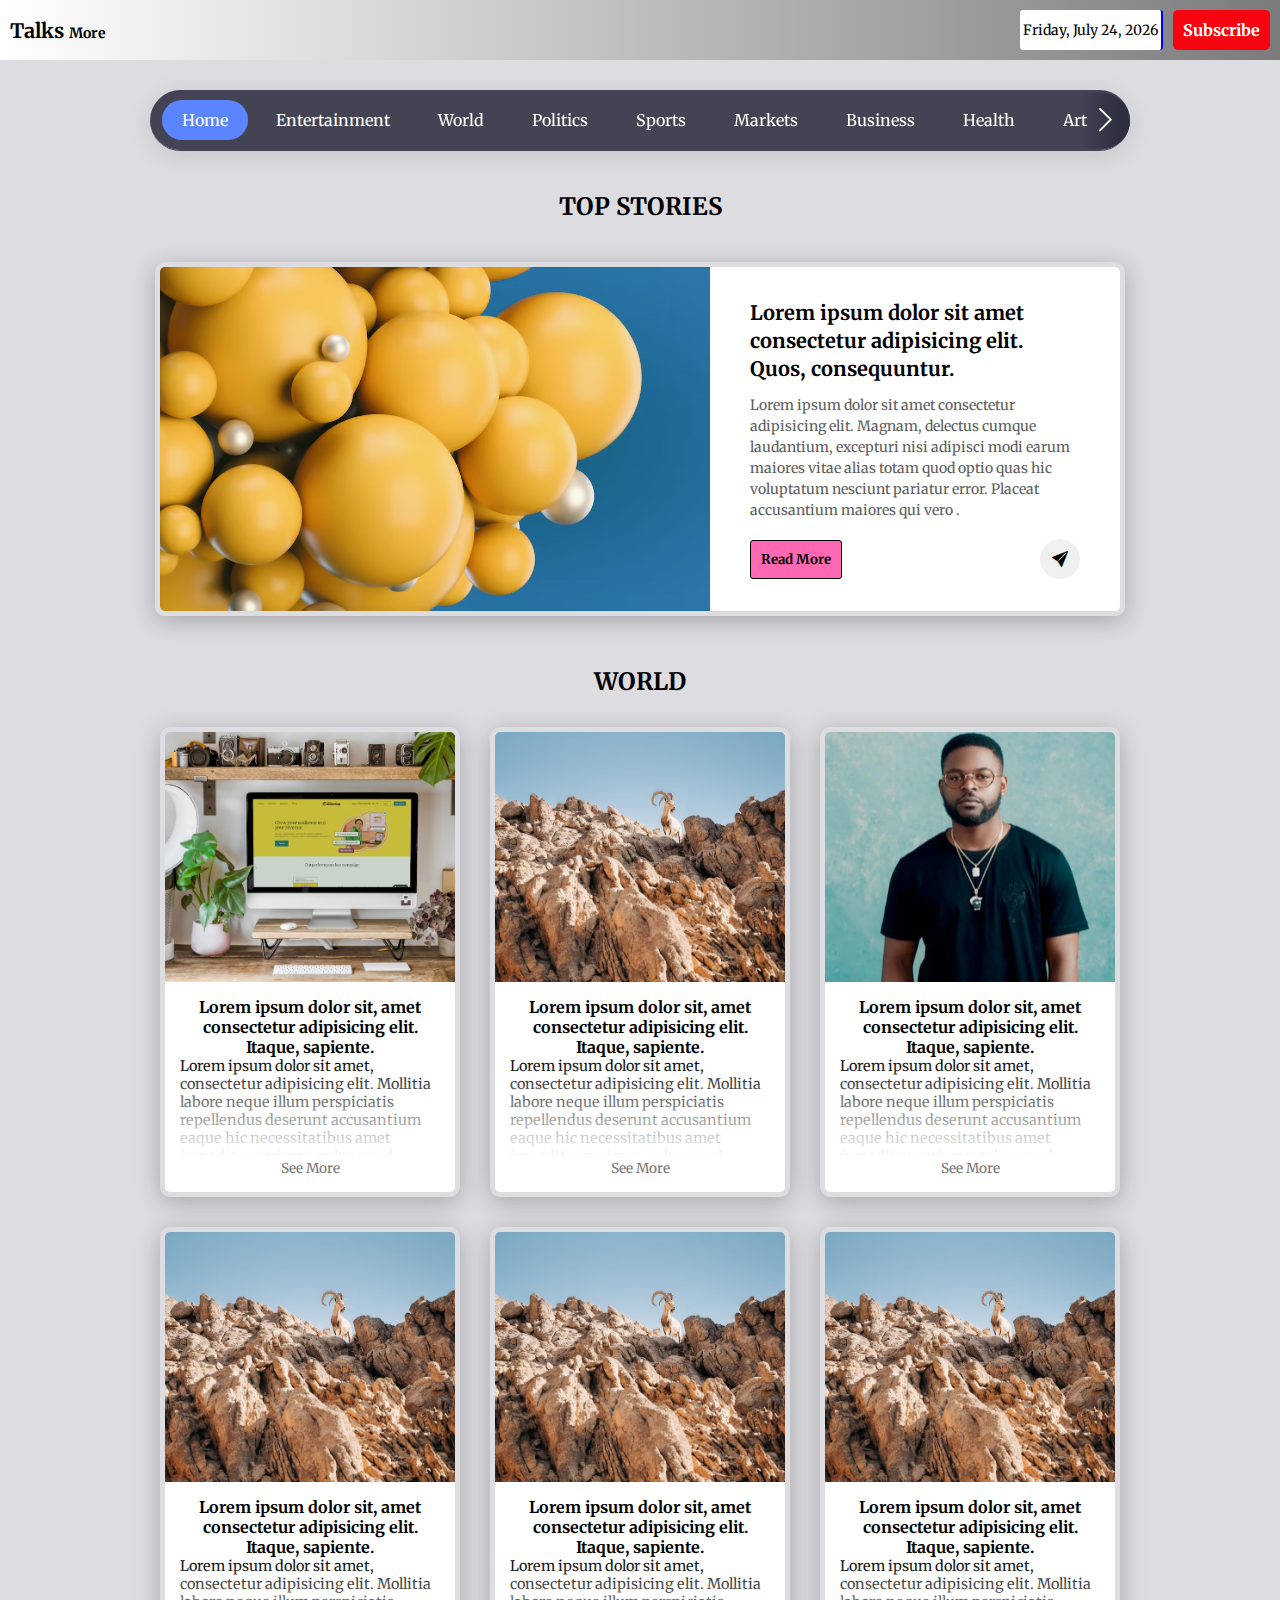
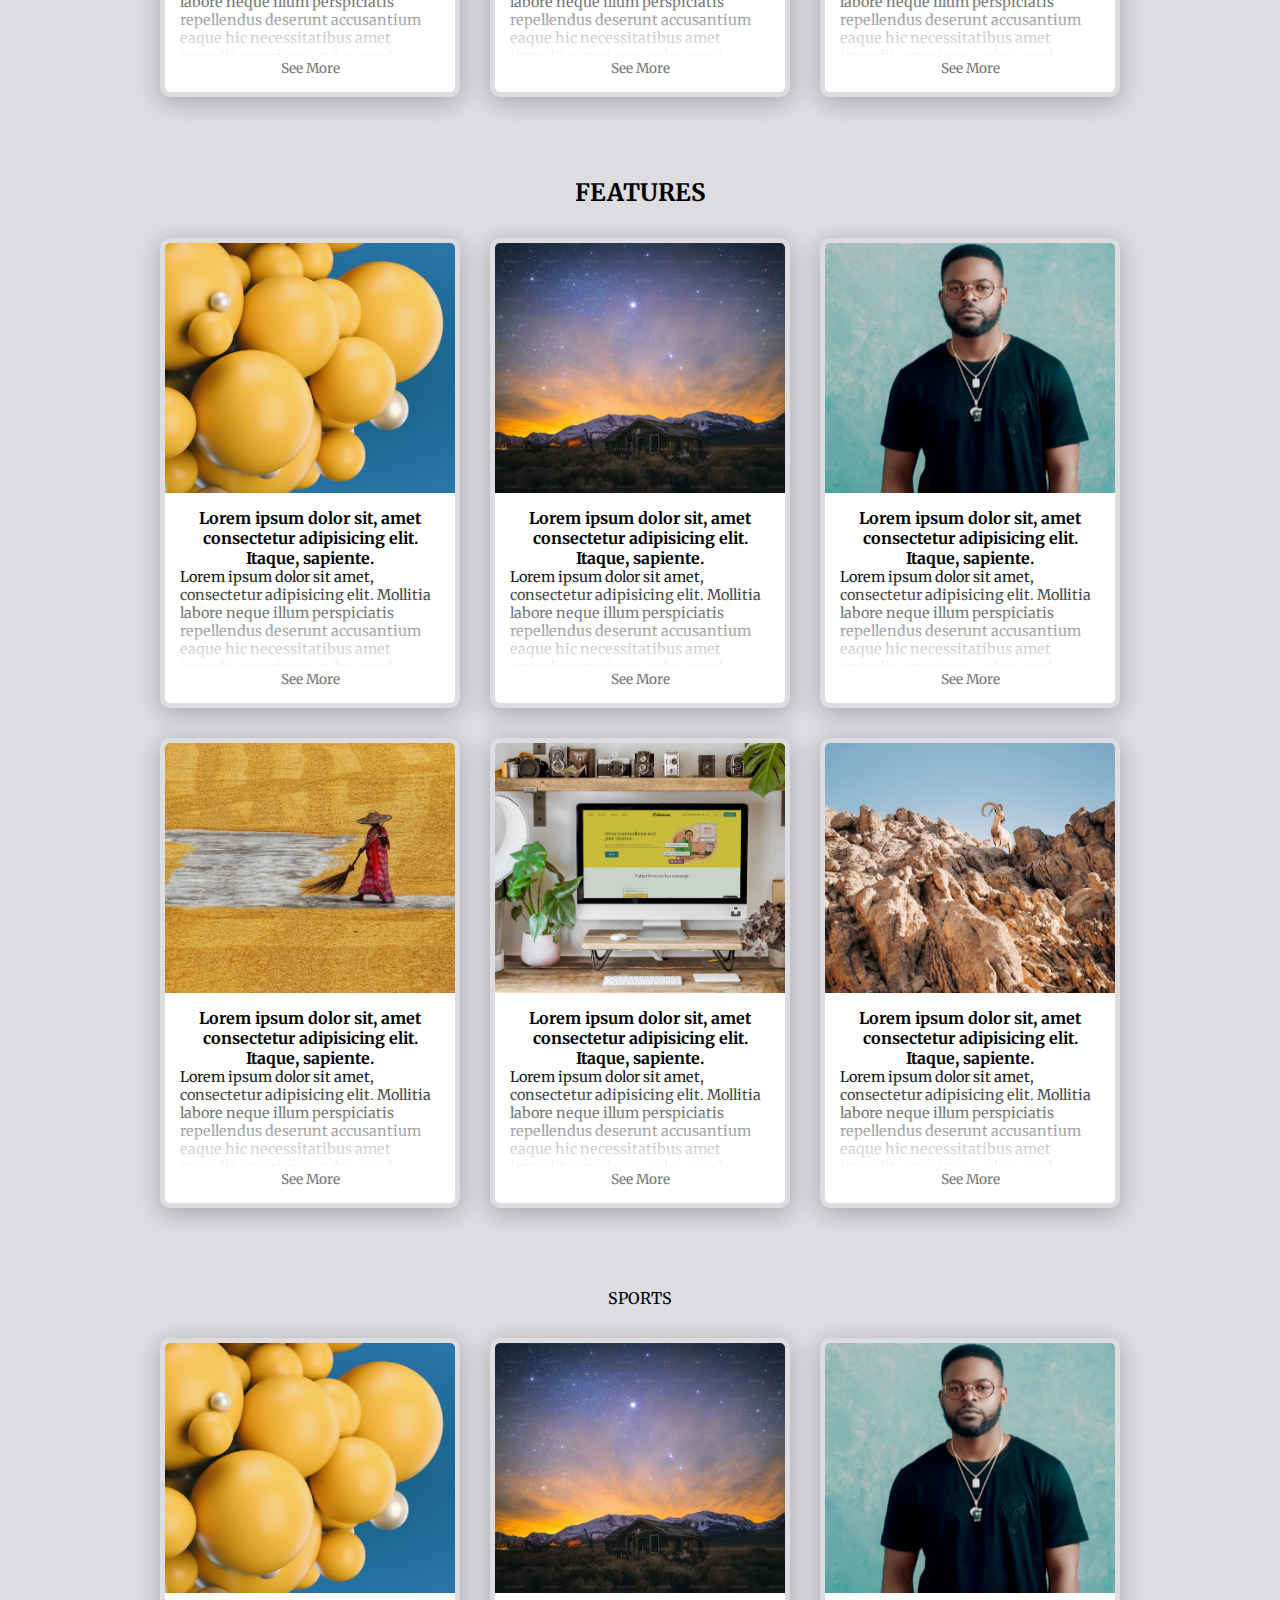
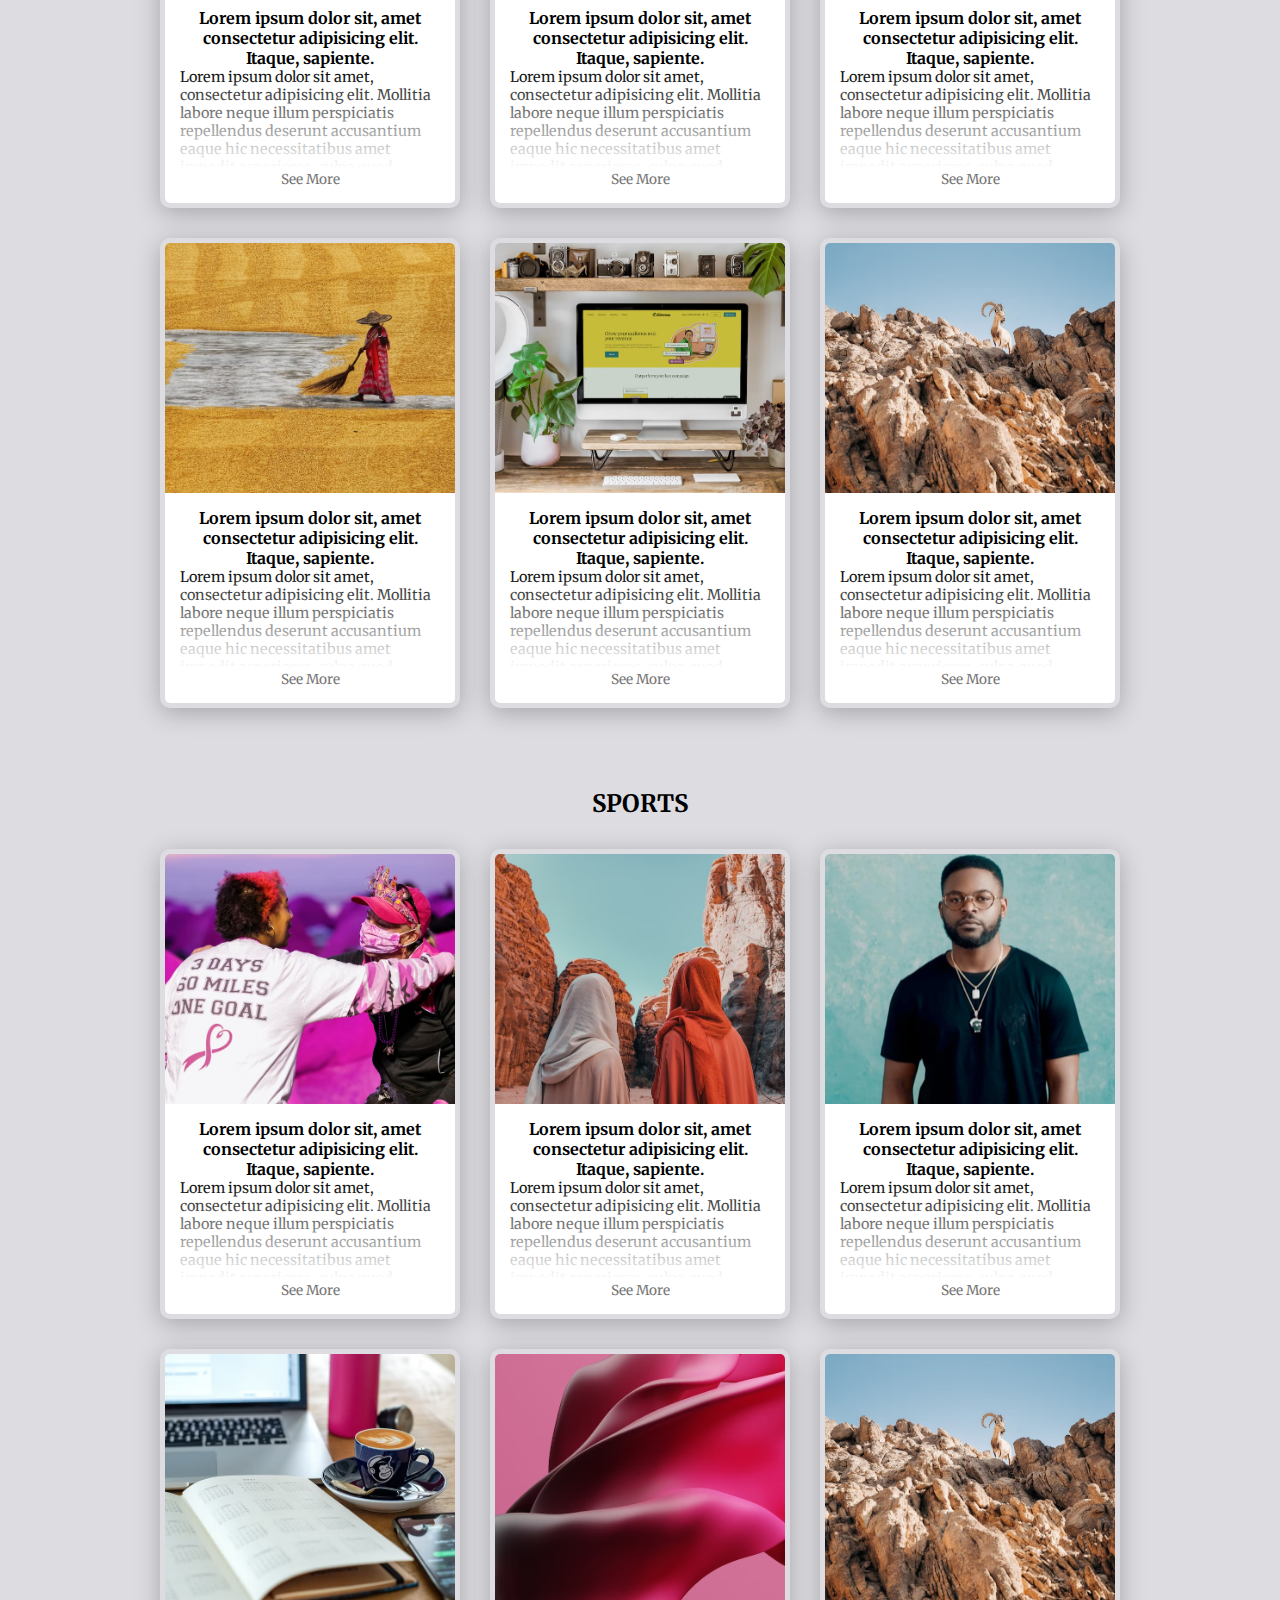
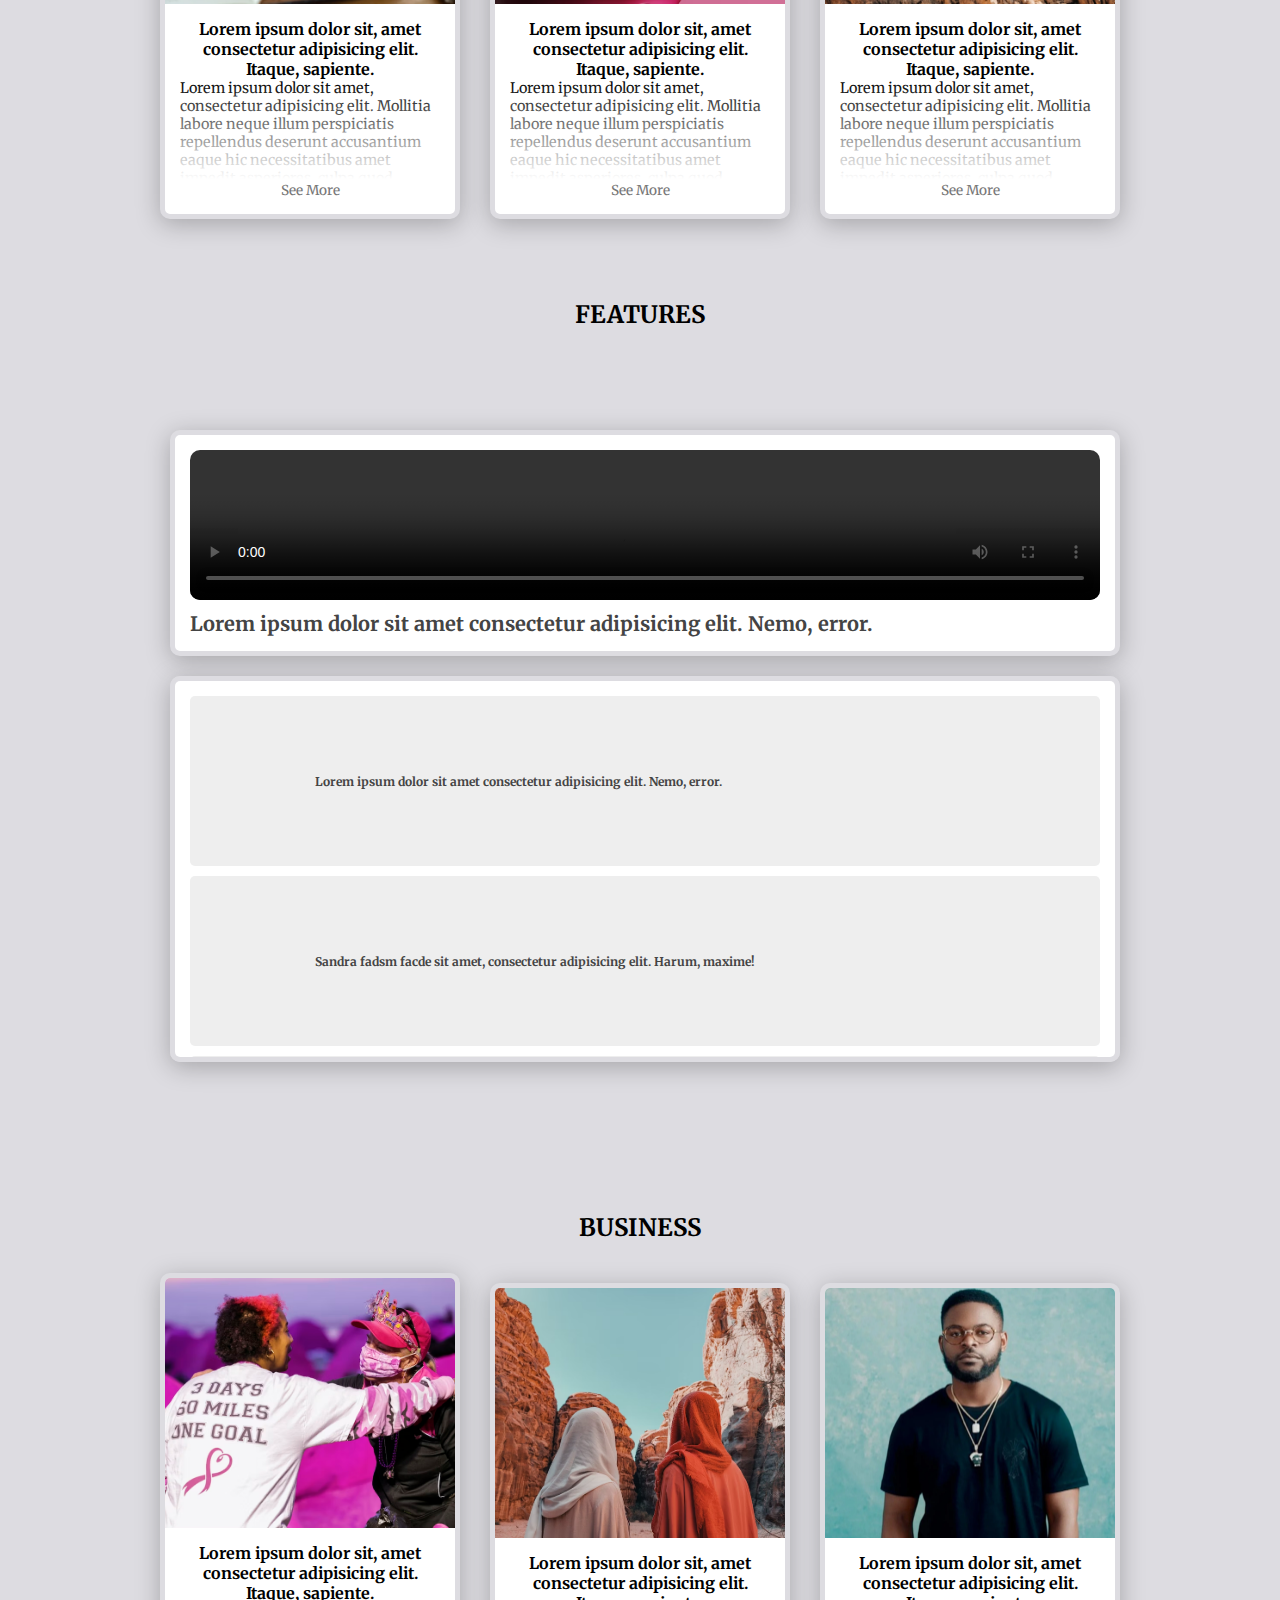
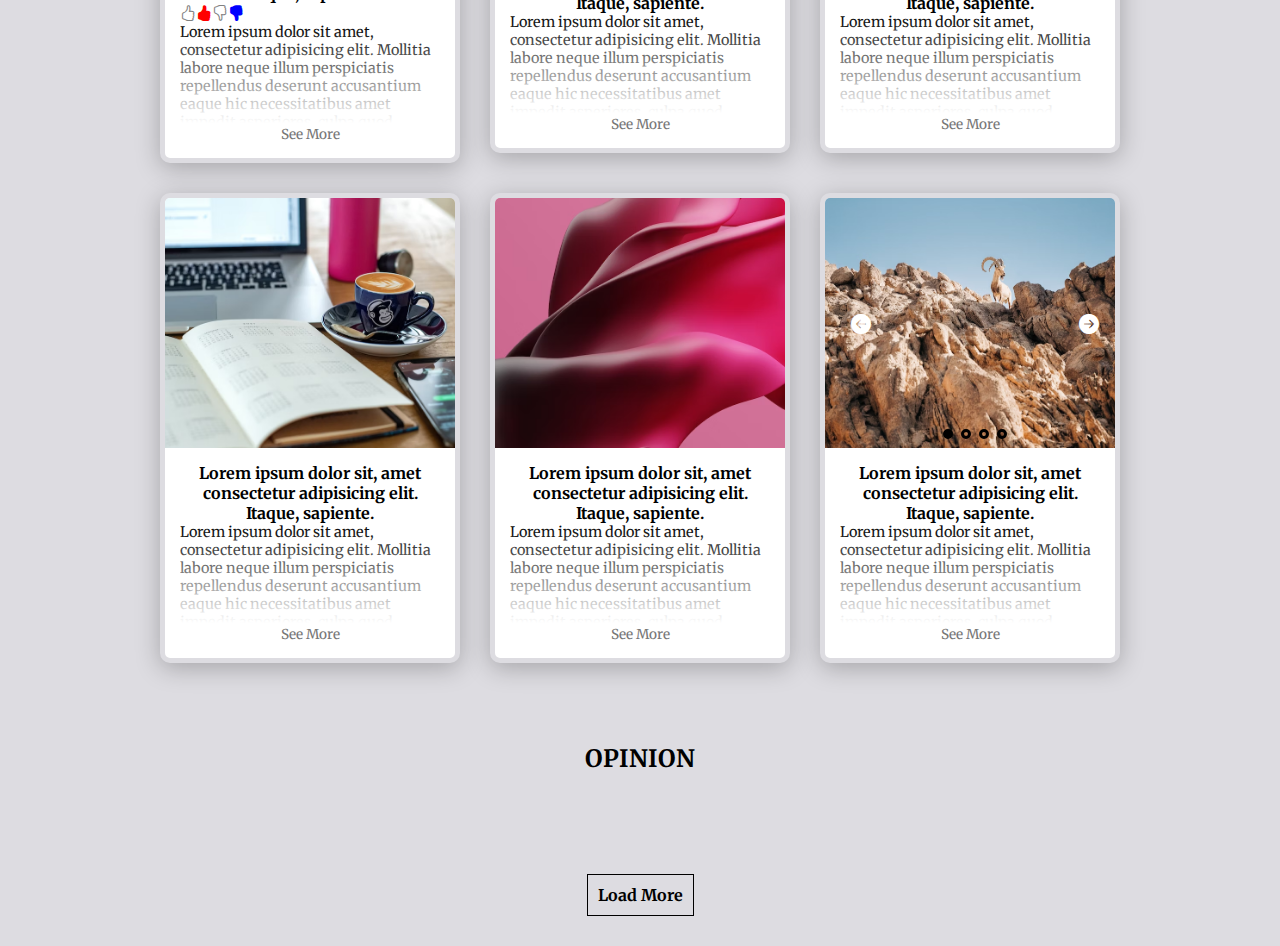
==== commit 45a6b209: "Making my first commit on my news project" ====
--- a/Index.html
+++ b/Index.html
@@ -1396,10 +1396,123 @@
             </div>
 
 
-
-        </div>
-
-
+           
+
+
+
+            
+
+        </div>
+
+
+
+
+
+
+
+
+
+        
+        <div class="opinion">
+            <span class="opinion-heading">OPINION</span>
+        </div>
+
+
+
+
+
+
+
+        
+        <div class="card-container" id="sixth-card">
+
+            <div class="card load-more-card">
+                <div class="card-img">
+                    <img src="./Assets/Images/News2 testing 3.avif" alt="">
+                </div>
+                <div class="card-content">
+                    <h4 class="headliner">Lorem ipsum dolor sit, amet consectetur adipisicing elit. Itaque, sapiente.
+                    </h4>
+
+                    <p class="text">Lorem ipsum dolor sit amet, consectetur adipisicing elit. Mollitia labore neque
+                        illum
+                        perspiciatis repellendus deserunt accusantium eaque hic necessitatibus amet impedit asperiores,
+                        culpa quod temporibus tempore voluptatem corporis animi facilis natus. Corporis aperiam
+                        doloribus atque molestias, aliquid sunt nesciunt facere porro explicabo veritatis saepe, dicta
+                        voluptas quod similique? Soluta, reiciendis consequatur odio minima unde amet, aliquam suscipit
+                        vero numquam fugiat voluptatibus sequi nemo doloribus laudantium! Eaque, quas culpa. Accusamus
+                        tempore sapiente dolorum rerum saepe officiis optio impedit voluptatibus, odit architecto
+                        laboriosam, repudiandae eveniet? Unde temporibus ut provident animi eos quae est? Nobis
+                        similique deleniti porro mollitia sequi libero aliquam ipsa.</p>
+                    <span class="see-more-btn">See More</span>
+                </div>
+
+            </div>
+
+
+            <div class="card  load-more-card">
+                <div class="card-img">
+                    <img src="./Assets/Images/News2 testing 1.avif" alt="">
+                </div>
+                <div class="card-content">
+                    <h4 class="headliner">Lorem ipsum dolor sit, amet consectetur adipisicing elit. Itaque, sapiente.
+                    </h4>
+
+                    <p class="text">Lorem ipsum dolor sit amet, consectetur adipisicing elit. Mollitia labore neque
+                        illum
+                        perspiciatis repellendus deserunt accusantium eaque hic necessitatibus amet impedit asperiores,
+                        culpa quod temporibus tempore voluptatem corporis animi facilis natus. Corporis aperiam
+                        doloribus atque molestias, aliquid sunt nesciunt facere porro explicabo veritatis saepe, dicta
+                        voluptas quod similique? Soluta, reiciendis consequatur odio minima unde amet, aliquam suscipit
+                        vero numquam fugiat voluptatibus sequi nemo doloribus laudantium! Eaque, quas culpa. Accusamus
+                        tempore sapiente dolorum rerum saepe officiis optio impedit voluptatibus, odit architecto
+                        laboriosam, repudiandae eveniet? Unde temporibus ut provident animi eos quae est? Nobis
+                        similique deleniti porro mollitia sequi libero aliquam ipsa.</p>
+                    <span class="see-more-btn">See More</span>
+                </div>
+
+            </div>
+
+            <div class="card  load-more-card">
+                <div class="card-img">
+                    <img src="./Assets/Images/falz news testing.webp" alt="">
+                </div>
+                <div class="card-content">
+                    <h4 class="headliner">Lorem ipsum dolor sit, amet consectetur adipisicing elit. Itaque, sapiente.
+                    </h4>
+
+                    <p class="text">Lorem ipsum dolor sit amet, consectetur adipisicing elit. Mollitia labore neque
+                        illum
+                        perspiciatis repellendus deserunt accusantium eaque hic necessitatibus amet impedit asperiores,
+                        culpa quod temporibus tempore voluptatem corporis animi facilis natus. Corporis aperiam
+                        doloribus atque molestias, aliquid sunt nesciunt facere porro explicabo veritatis saepe, dicta
+                        voluptas quod similique? Soluta, reiciendis consequatur odio minima unde amet, aliquam suscipit
+                        vero numquam fugiat voluptatibus sequi nemo doloribus laudantium! Eaque, quas culpa. Accusamus
+                        tempore sapiente dolorum rerum saepe officiis optio impedit voluptatibus, odit architecto
+                        laboriosam, repudiandae eveniet? Unde temporibus ut provident animi eos quae est? Nobis
+                        similique deleniti porro mollitia sequi libero aliquam ipsa.
+                        Lorem ipsum dolor sit amet consectetur, adipisicing elit. Laboriosam accusamus incidunt dolor
+                        similique odio aspernatur esse, nesciunt reiciendis officiis molestias vel, facere laborum autem
+                        dolore, quasi commodi debitis! Quod, totam eum fugit doloremque atque est nam fugiat accusantium
+                        quisquam pariatur quidem voluptatibus nesciunt in saepe animi dignissimos, exercitationem
+                        repudiandae repellendus quibusdam. Aut officiis aliquid esse, deleniti cupiditate aperiam
+                        delectus nam hic odio beatae molestias sunt? Debitis, totam. Consectetur in, nobis quos cumque
+                        laudantium earum? Enim autem nam in quam non explicabo, saepe aliquid a soluta laboriosam
+                        nostrum sint dolores obcaecati? Id tempora deserunt aliquam molestiae? Ab porro velit similique
+                        eveniet?
+                    </p>
+
+                    <span class="see-more-btn">See More</span>
+                </div>
+
+            </div>
+
+
+
+            <div class="load-more" id="load-more">Load More</div>
+
+
+        </div>
 
 
 
--- a/Assets/style.css
+++ b/Assets/style.css
@@ -784,6 +784,26 @@
   margin: 30px;
 }
 
+
+
+.load-more-card-container{
+  display: flex;
+  justify-content: center;
+  align-items: center;
+  gap: 30px;
+  flex-wrap: wrap;
+  margin: 30px;
+}
+
+
+
+
+
+
+
+
+
+
 .card{
   position: relative;
   background-color: #fff;
@@ -809,7 +829,10 @@
   width: 100%;
   height: 100%;
   object-fit: cover;
-}
+  transition: all 0.5s ease;
+}
+
+.card .card-img img:hover{transform: scale(1.1);}
 
 
 
@@ -933,7 +956,26 @@
 
 
 
-
+#load-more{
+  display: flex;
+  justify-content: center;
+  align-items: center;
+  margin-top: 70px;
+  overflow: hidden;
+}
+
+.load-more{
+  border: 1px solid #000;
+  color: #000;
+  padding: 10px;
+  font-weight: bold;
+  transition:  0.5s ease;
+
+}
+
+.load-more:hover{
+  background: rgb(25, 255, 25);
+}
 
 
 
@@ -1363,6 +1405,27 @@
 
 
 
+.opinion { 
+  text-align: center;
+  padding-top: 50px;
+}
+
+.opinion-heading {
+  font-size: 24px;
+  font-weight: bold;
+  color: #000;
+  text-transform: uppercase;
+  /* border-left: 5px solid black; */
+}
+
+
+.load-more-card{
+  display: none;
+}
+
+
+
+
 
 
 
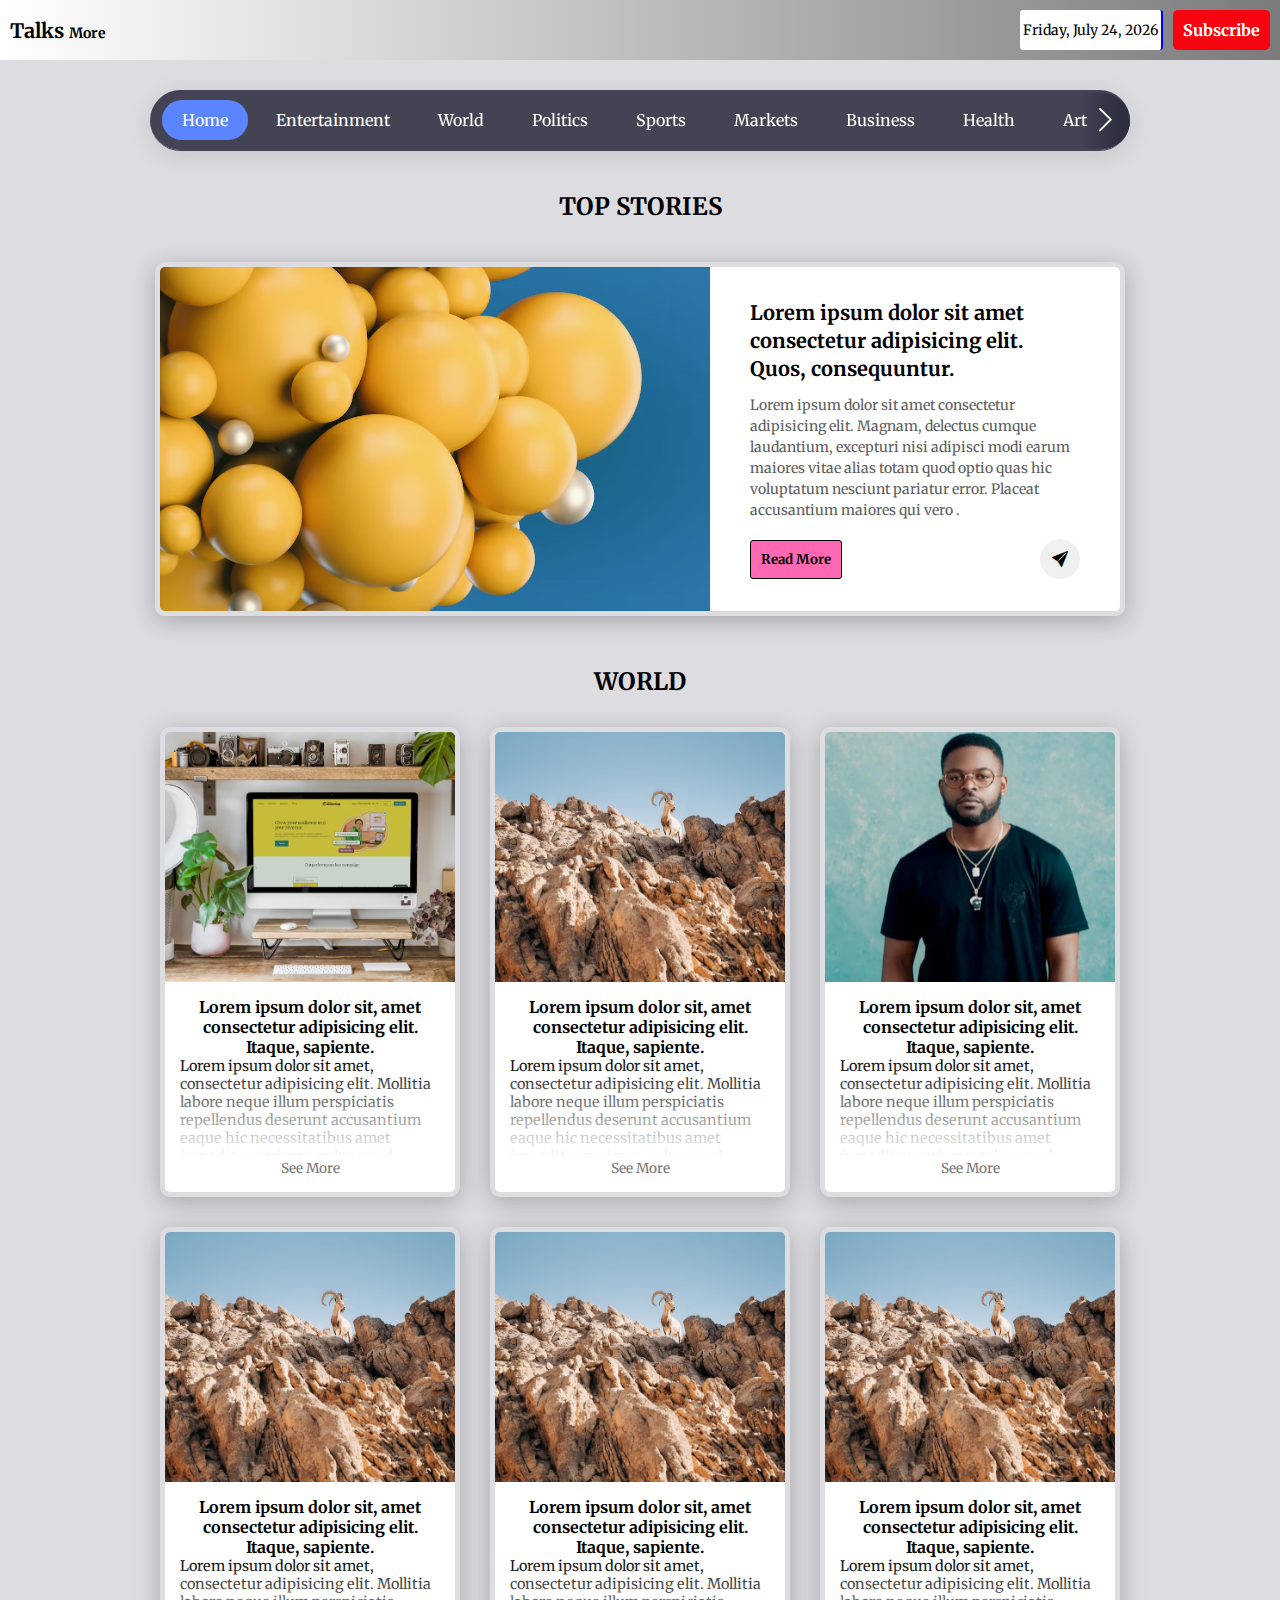
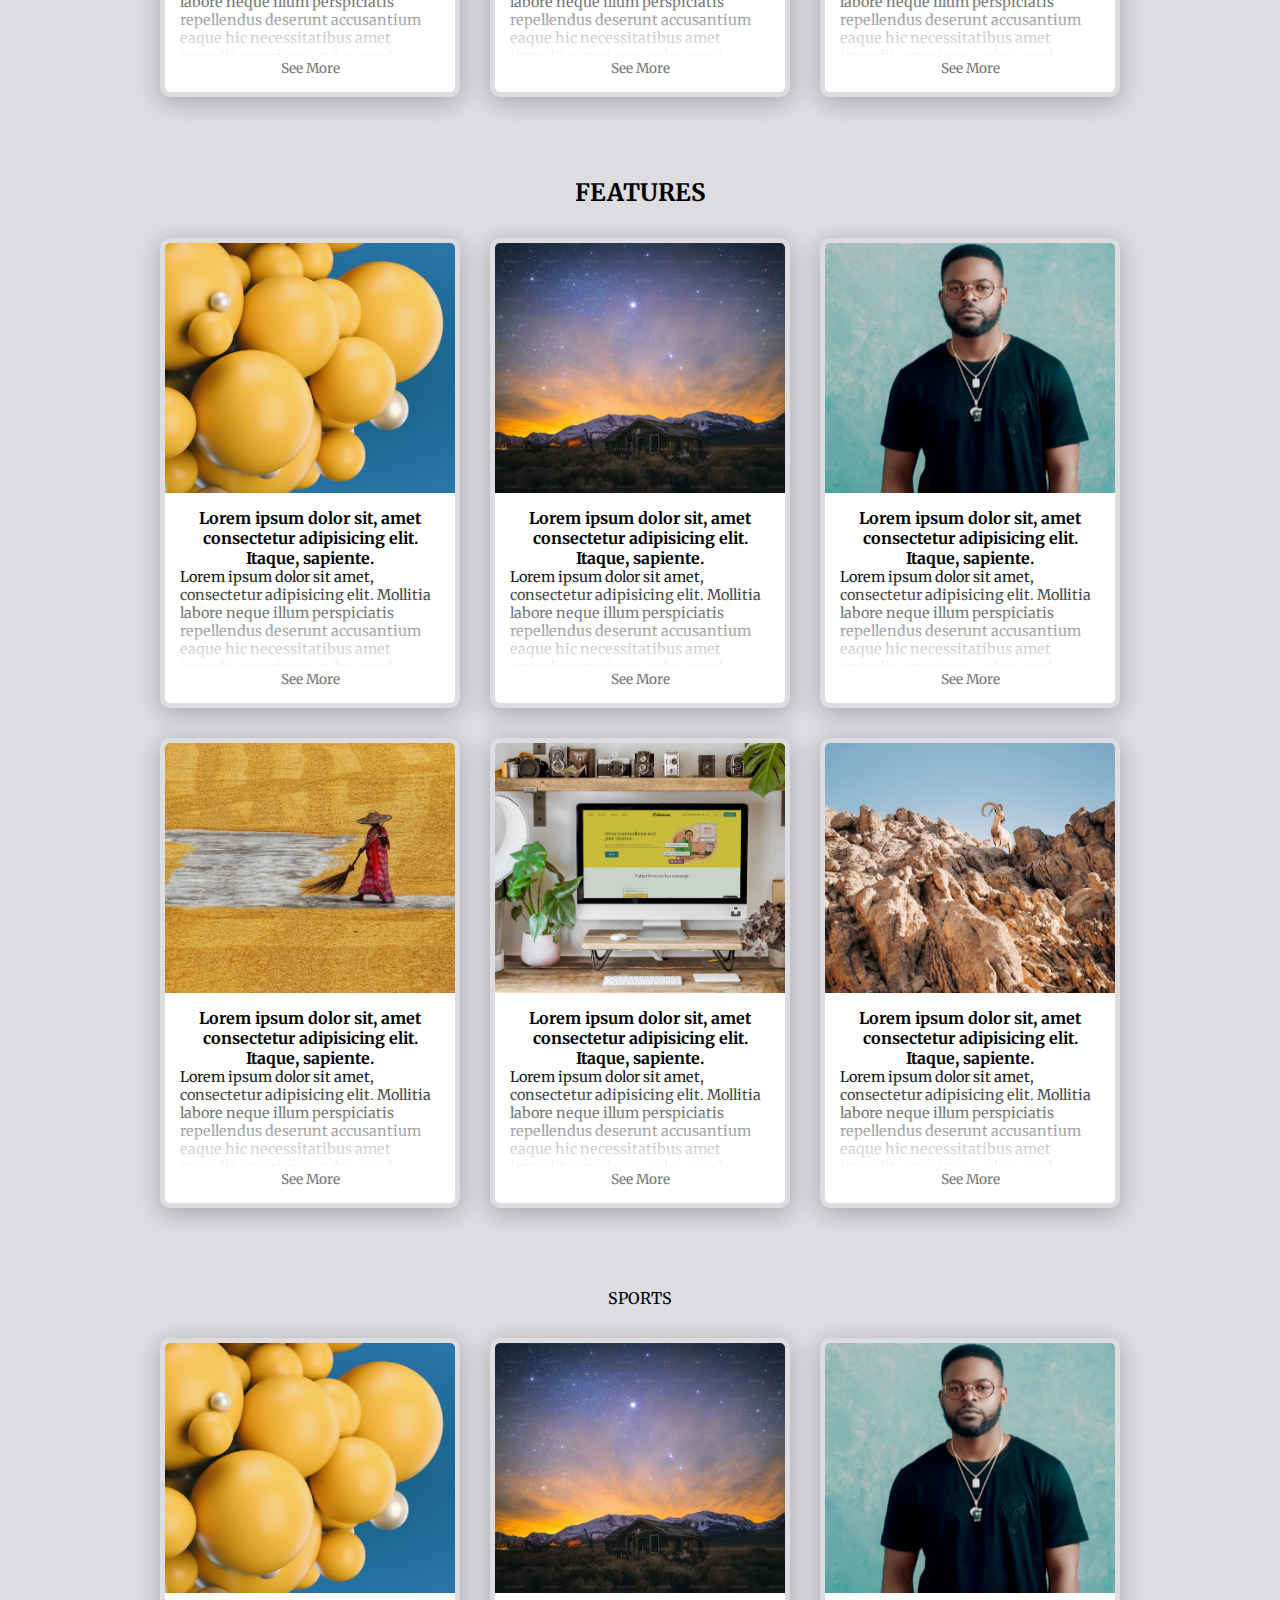
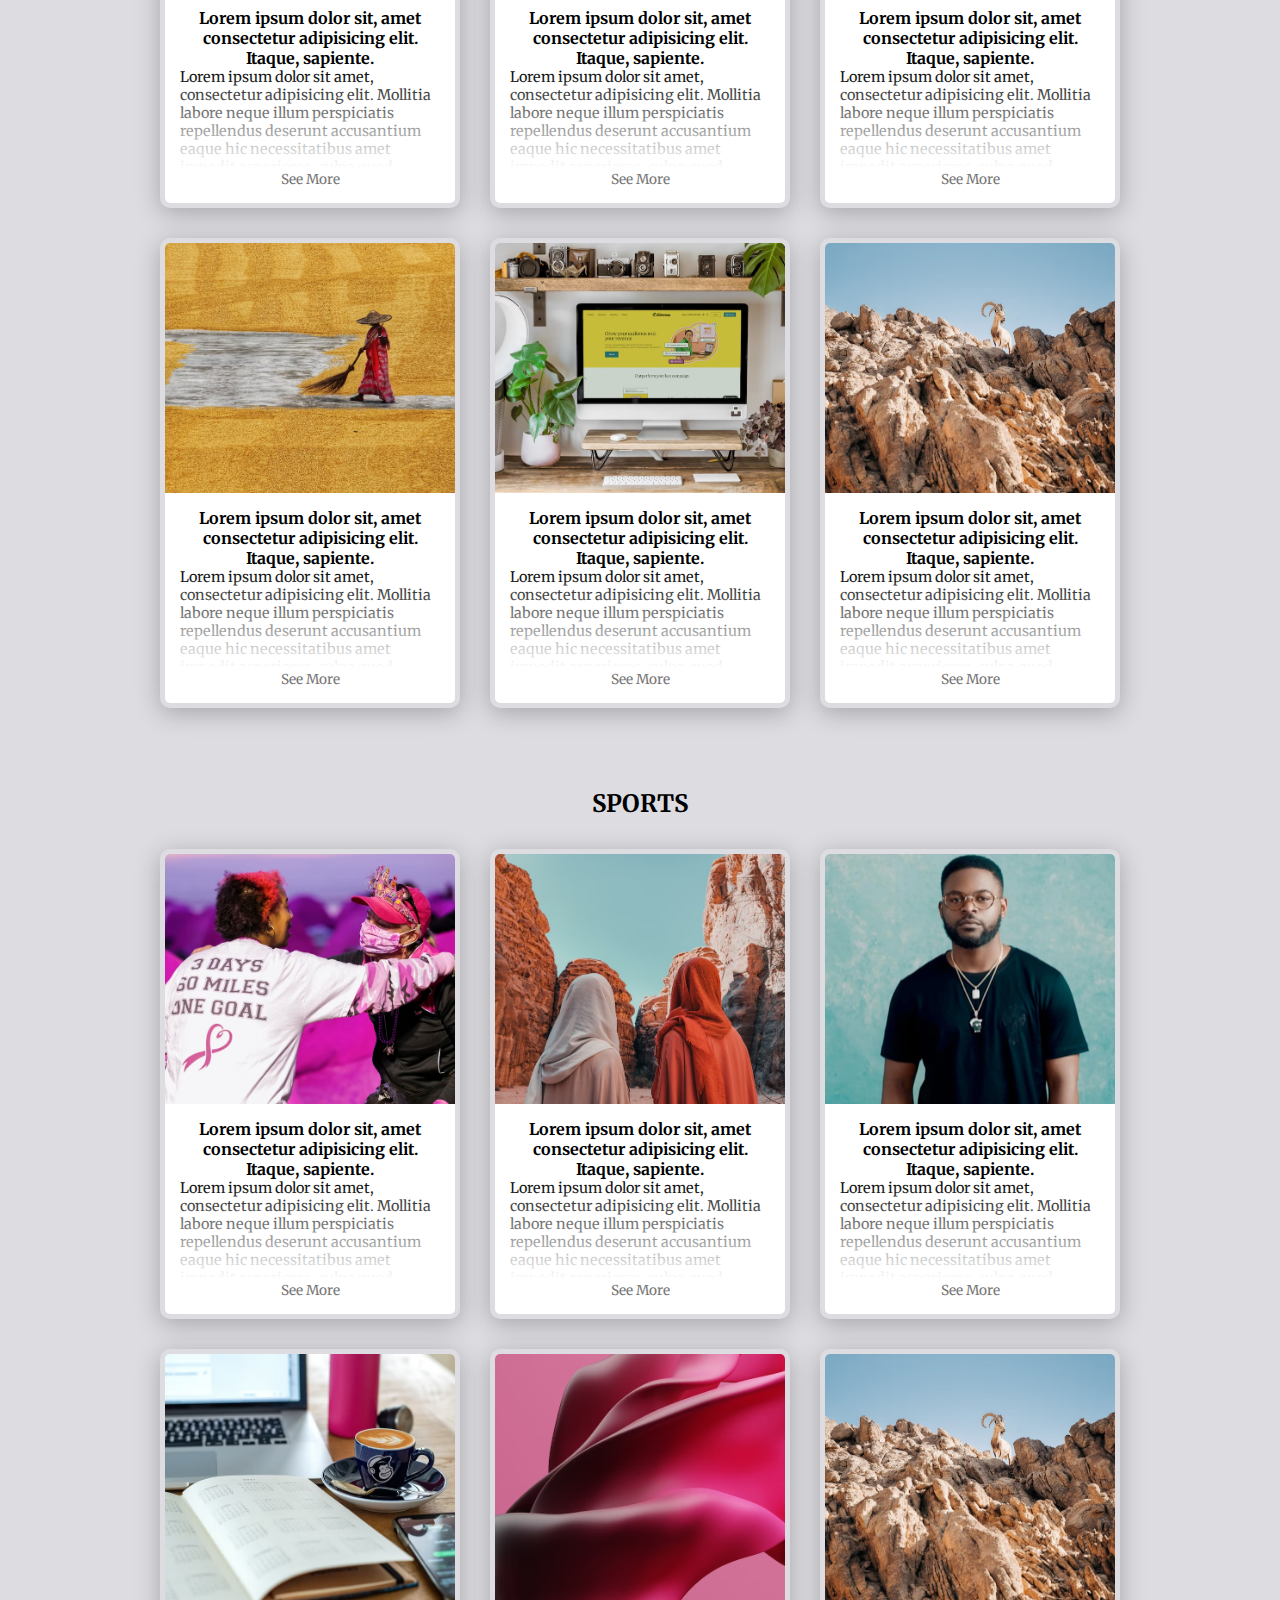
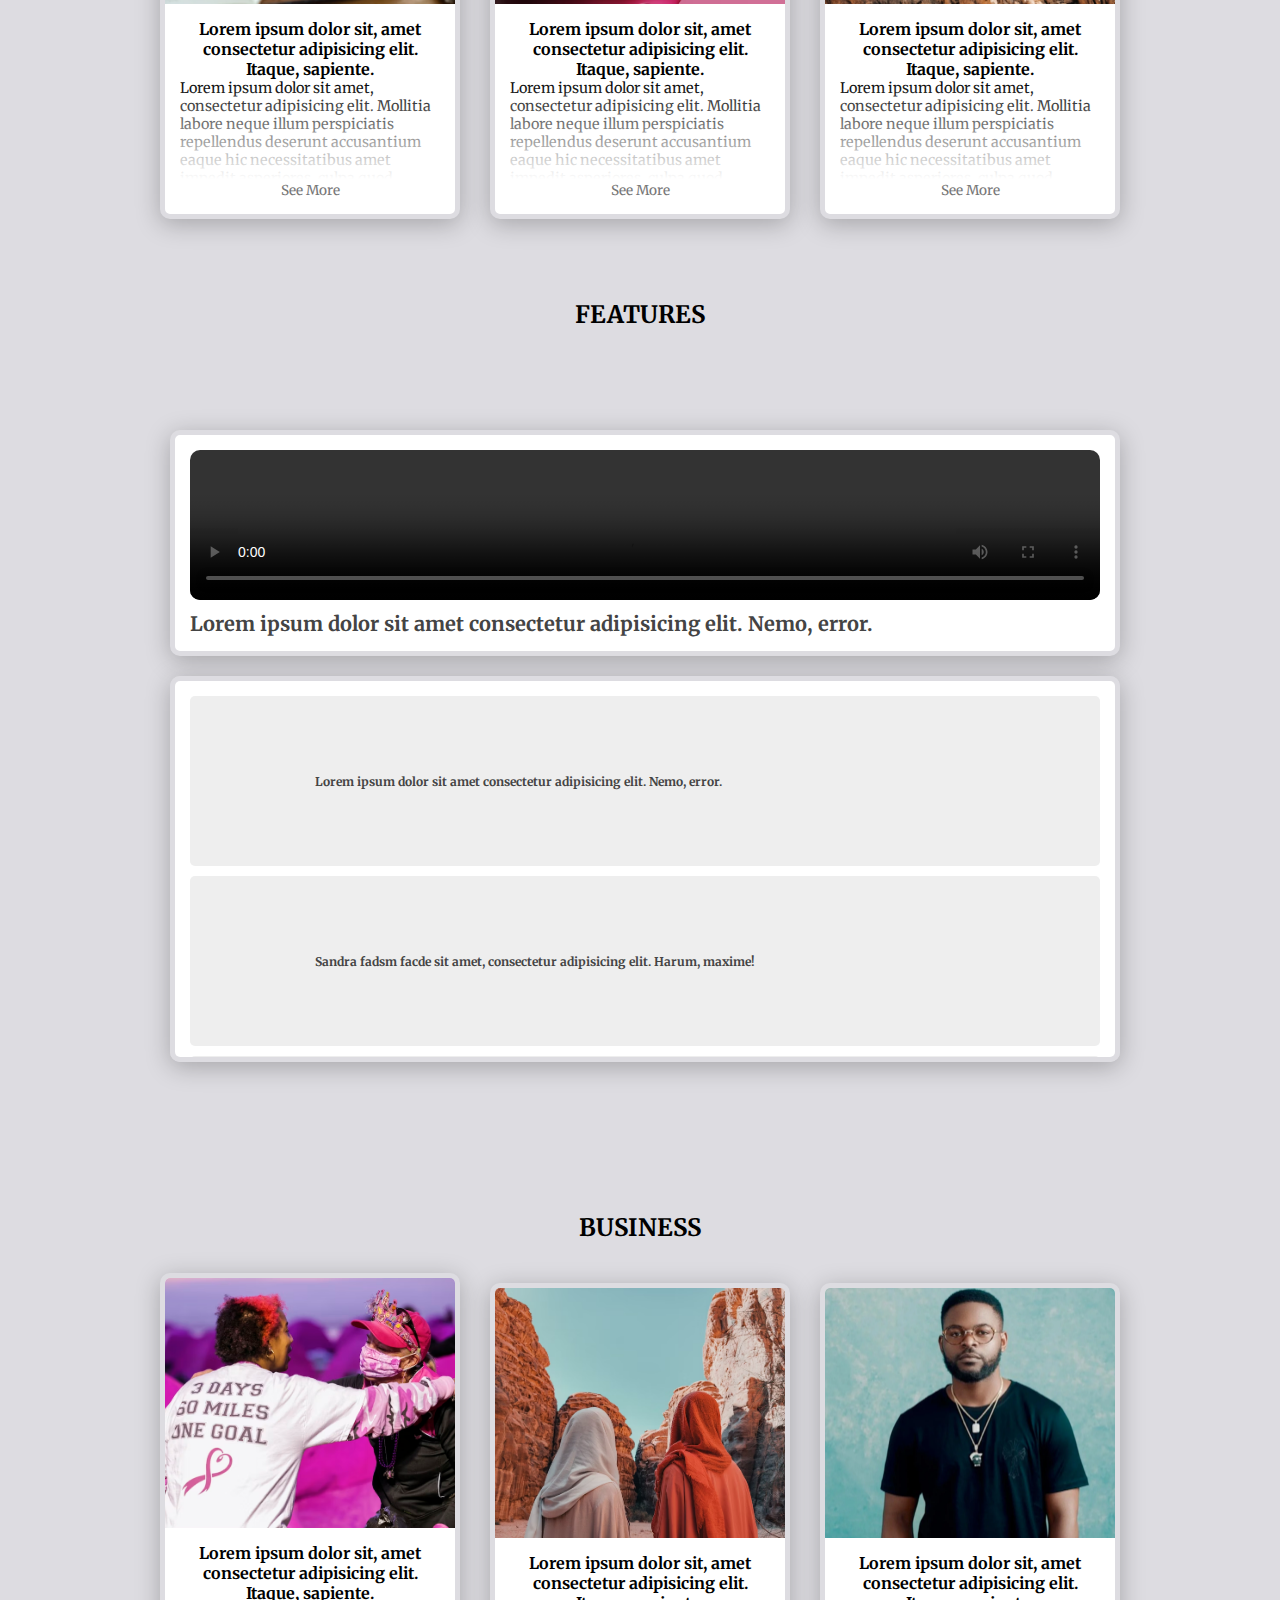
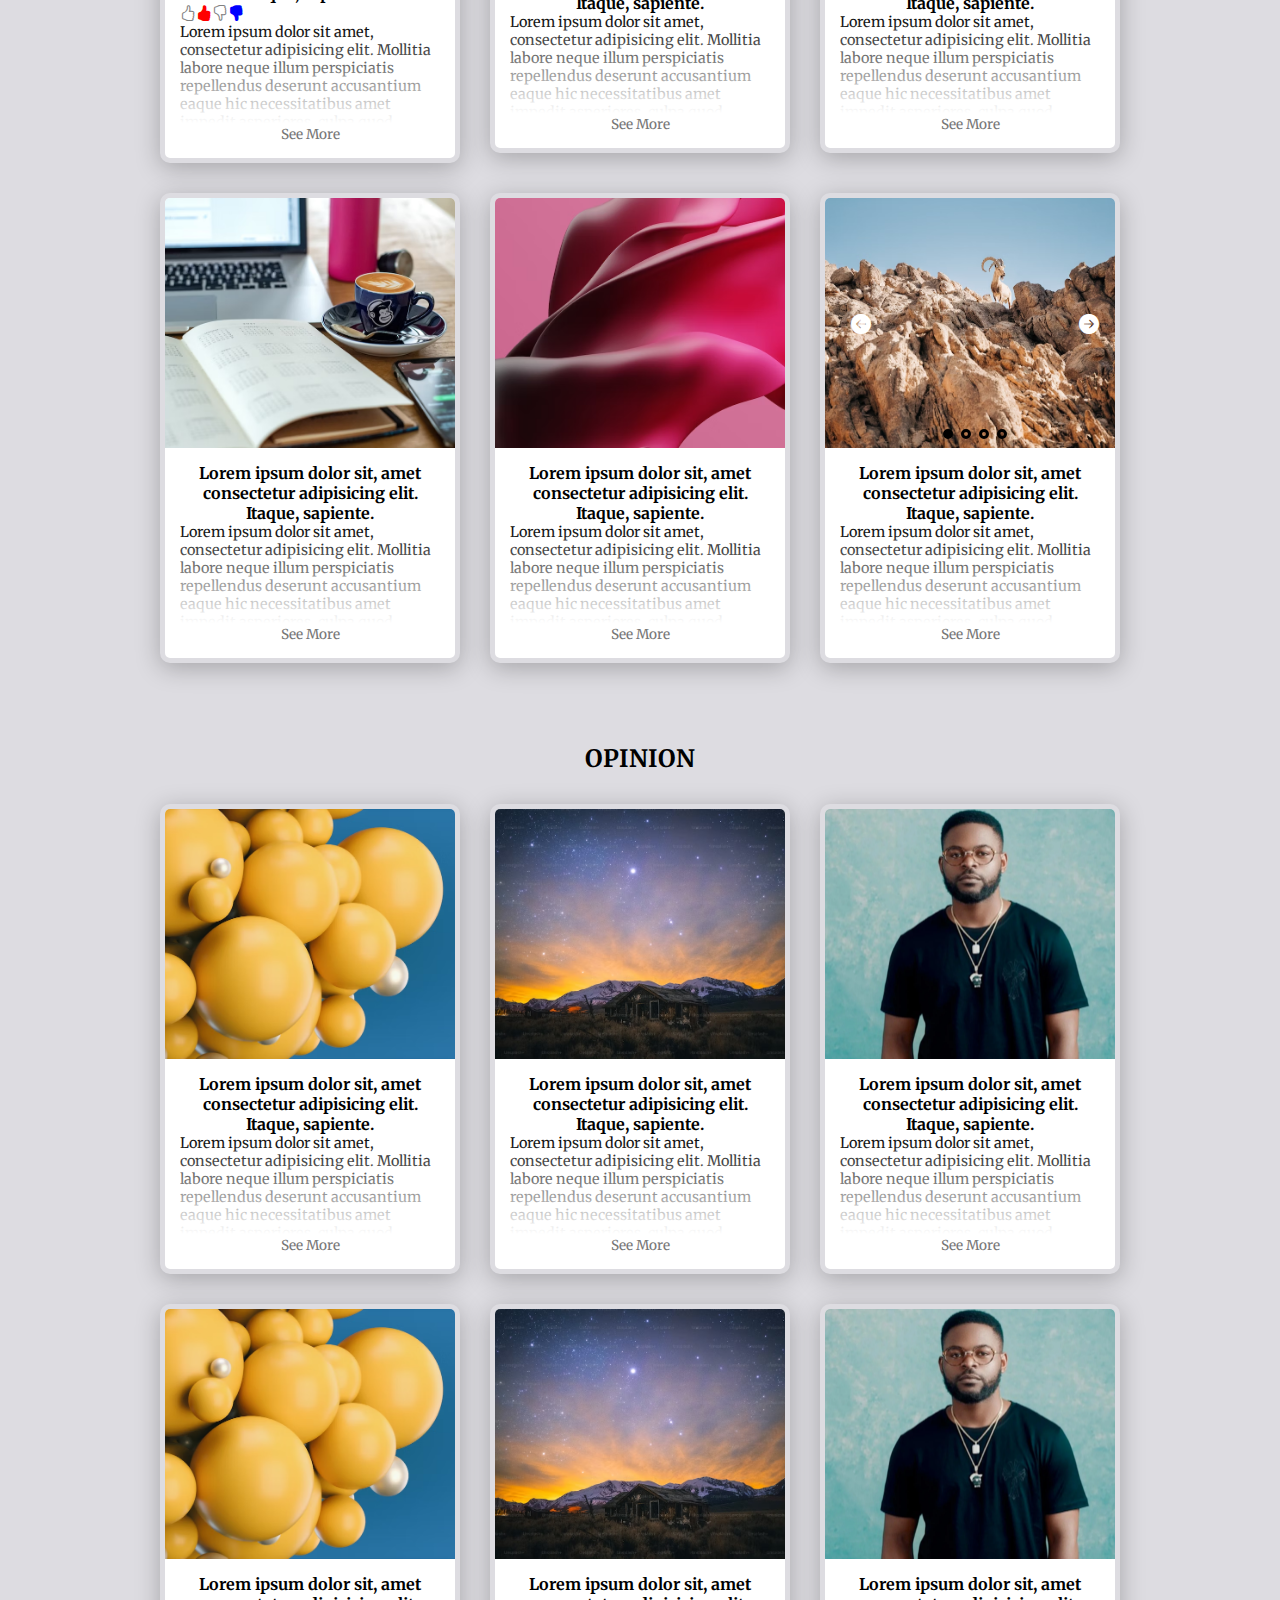
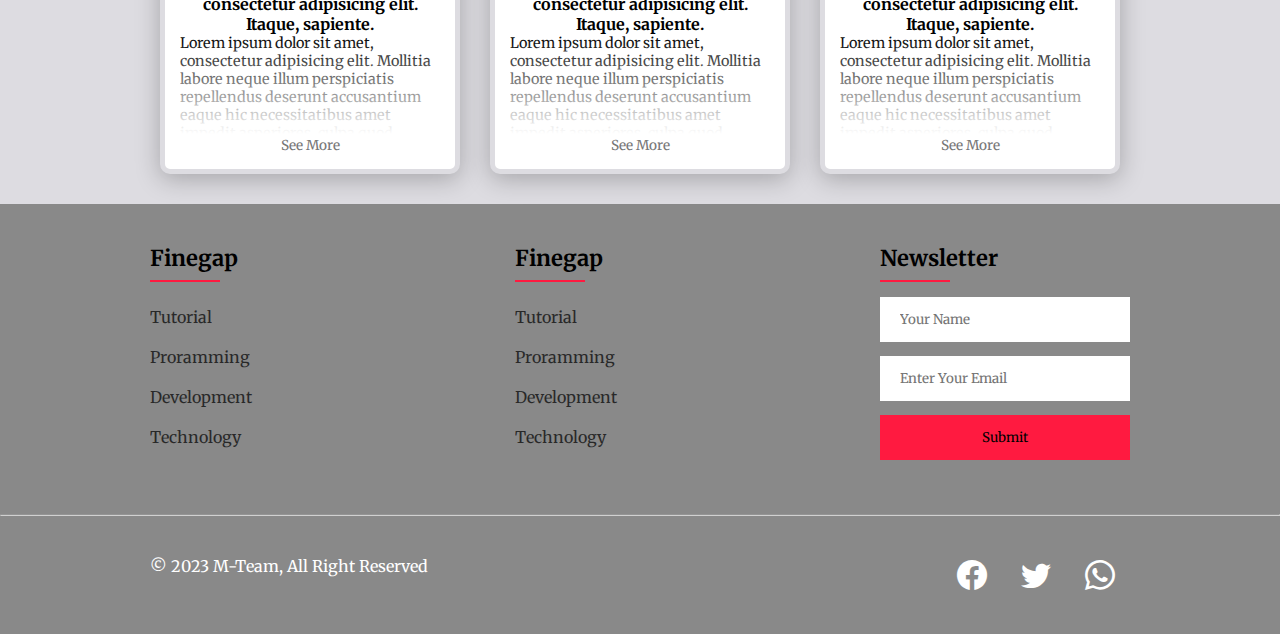
==== commit a8997315: "Making some designs at the footer side" ====
--- a/Index.html
+++ b/Index.html
@@ -1219,7 +1219,7 @@
                         <i class="bi bi-hand-thumbs-down dislike-icon"></i>
                         <i class="bi bi-hand-thumbs-down-fill disliked"></i>
                     </div>
-                    
+
 
                     <p class="text">Lorem ipsum dolor sit amet, consectetur adipisicing elit. Mollitia labore neque
                         illum
@@ -1329,7 +1329,7 @@
                     <h4 class="headliner">Lorem ipsum dolor sit, amet consectetur adipisicing elit. Itaque, sapiente.
                     </h4>
 
-                
+
 
                     <p class="text">Lorem ipsum dolor sit amet, consectetur adipisicing elit. Mollitia labore neque
                         illum
@@ -1396,23 +1396,23 @@
             </div>
 
 
-           
-
-
-
-            
-
-        </div>
-
-
-
-
-
-
-
-
-
-        
+
+
+
+
+
+
+        </div>
+
+
+
+
+
+
+
+
+
+
         <div class="opinion">
             <span class="opinion-heading">OPINION</span>
         </div>
@@ -1423,10 +1423,10 @@
 
 
 
-        
+
         <div class="card-container" id="sixth-card">
 
-            <div class="card load-more-card">
+            <div class="card">
                 <div class="card-img">
                     <img src="./Assets/Images/News2 testing 3.avif" alt="">
                 </div>
@@ -1450,7 +1450,7 @@
             </div>
 
 
-            <div class="card  load-more-card">
+            <div class="card">
                 <div class="card-img">
                     <img src="./Assets/Images/News2 testing 1.avif" alt="">
                 </div>
@@ -1473,7 +1473,7 @@
 
             </div>
 
-            <div class="card  load-more-card">
+            <div class="card">
                 <div class="card-img">
                     <img src="./Assets/Images/falz news testing.webp" alt="">
                 </div>
@@ -1507,12 +1507,123 @@
 
             </div>
 
-
-
-            <div class="load-more" id="load-more">Load More</div>
-
-
-        </div>
+            <div class="card">
+                <div class="card-img">
+                    <img src="./Assets/Images/News2 testing 3.avif" alt="">
+                </div>
+                <div class="card-content">
+                    <h4 class="headliner">Lorem ipsum dolor sit, amet consectetur adipisicing elit. Itaque, sapiente.
+                    </h4>
+
+                    <p class="text">Lorem ipsum dolor sit amet, consectetur adipisicing elit. Mollitia labore neque
+                        illum
+                        perspiciatis repellendus deserunt accusantium eaque hic necessitatibus amet impedit asperiores,
+                        culpa quod temporibus tempore voluptatem corporis animi facilis natus. Corporis aperiam
+                        doloribus atque molestias, aliquid sunt nesciunt facere porro explicabo veritatis saepe, dicta
+                        voluptas quod similique? Soluta, reiciendis consequatur odio minima unde amet, aliquam suscipit
+                        vero numquam fugiat voluptatibus sequi nemo doloribus laudantium! Eaque, quas culpa. Accusamus
+                        tempore sapiente dolorum rerum saepe officiis optio impedit voluptatibus, odit architecto
+                        laboriosam, repudiandae eveniet? Unde temporibus ut provident animi eos quae est? Nobis
+                        similique deleniti porro mollitia sequi libero aliquam ipsa.</p>
+                    <span class="see-more-btn">See More</span>
+                </div>
+
+            </div>
+
+
+            <div class="card">
+                <div class="card-img">
+                    <img src="./Assets/Images/News2 testing 1.avif" alt="">
+                </div>
+                <div class="card-content">
+                    <h4 class="headliner">Lorem ipsum dolor sit, amet consectetur adipisicing elit. Itaque, sapiente.
+                    </h4>
+
+                    <p class="text">Lorem ipsum dolor sit amet, consectetur adipisicing elit. Mollitia labore neque
+                        illum
+                        perspiciatis repellendus deserunt accusantium eaque hic necessitatibus amet impedit asperiores,
+                        culpa quod temporibus tempore voluptatem corporis animi facilis natus. Corporis aperiam
+                        doloribus atque molestias, aliquid sunt nesciunt facere porro explicabo veritatis saepe, dicta
+                        voluptas quod similique? Soluta, reiciendis consequatur odio minima unde amet, aliquam suscipit
+                        vero numquam fugiat voluptatibus sequi nemo doloribus laudantium! Eaque, quas culpa. Accusamus
+                        tempore sapiente dolorum rerum saepe officiis optio impedit voluptatibus, odit architecto
+                        laboriosam, repudiandae eveniet? Unde temporibus ut provident animi eos quae est? Nobis
+                        similique deleniti porro mollitia sequi libero aliquam ipsa.</p>
+                    <span class="see-more-btn">See More</span>
+                </div>
+
+            </div>
+
+            <div class="card">
+                <div class="card-img">
+                    <img src="./Assets/Images/falz news testing.webp" alt="">
+                </div>
+                <div class="card-content">
+                    <h4 class="headliner">Lorem ipsum dolor sit, amet consectetur adipisicing elit. Itaque, sapiente.
+                    </h4>
+
+                    <p class="text">Lorem ipsum dolor sit amet, consectetur adipisicing elit. Mollitia labore neque
+                        illum
+                        perspiciatis repellendus deserunt accusantium eaque hic necessitatibus amet impedit asperiores,
+                        culpa quod temporibus tempore voluptatem corporis animi facilis natus. Corporis aperiam
+                        doloribus atque molestias, aliquid sunt nesciunt facere porro explicabo veritatis saepe, dicta
+                        voluptas quod similique? Soluta, reiciendis consequatur odio minima unde amet, aliquam suscipit
+                        vero numquam fugiat voluptatibus sequi nemo doloribus laudantium! Eaque, quas culpa. Accusamus
+                        tempore sapiente dolorum rerum saepe officiis optio impedit voluptatibus, odit architecto
+                        laboriosam, repudiandae eveniet? Unde temporibus ut provident animi eos quae est? Nobis
+                        similique deleniti porro mollitia sequi libero aliquam ipsa.
+                        Lorem ipsum dolor sit amet consectetur, adipisicing elit. Laboriosam accusamus incidunt dolor
+                        similique odio aspernatur esse, nesciunt reiciendis officiis molestias vel, facere laborum autem
+                        dolore, quasi commodi debitis! Quod, totam eum fugit doloremque atque est nam fugiat accusantium
+                        quisquam pariatur quidem voluptatibus nesciunt in saepe animi dignissimos, exercitationem
+                        repudiandae repellendus quibusdam. Aut officiis aliquid esse, deleniti cupiditate aperiam
+                        delectus nam hic odio beatae molestias sunt? Debitis, totam. Consectetur in, nobis quos cumque
+                        laudantium earum? Enim autem nam in quam non explicabo, saepe aliquid a soluta laboriosam
+                        nostrum sint dolores obcaecati? Id tempora deserunt aliquam molestiae? Ab porro velit similique
+                        eveniet?
+
+
+
+                    </p>
+
+                    <span class="see-more-btn">See More</span>
+                </div>
+
+            </div>
+
+
+
+
+
+
+        </div>
+
+
+
+
+
+
+
+
+        <!-- 
+        <footer>
+            <div class="animated">
+                <div class="wave" id="wave1"></div>
+                <div class="wave" id="wave2"></div>
+                <div class="wave" id="wave3"></div>
+                <div class="wave" id="wave4"></div>
+                <div class="wave" id="wave5"></div>
+            </div>
+        </footer> -->
+
+
+
+
+
+
+
+
+
 
 
 
@@ -1528,6 +1639,80 @@
 
 
     </section>
+
+    <!-- 
+    <footer>
+      <div class="footer-container">
+        <div class="left-side">
+            <h3 class="logo">Talks <span>More</span></h3>
+            <div class="social-media">
+                <a href="#"> <ion-icon><i class="bi bi-facebook"></i></ion-icon> </a>
+                <a href="#"> <ion-icon><i class="bi bi-twitter"></i></ion-icon> </a>
+                <a href="#"> <ion-icon><i class="bi bi-whatsapp"></i></ion-icon> </a>
+            </div>
+                <p class="right-text">&copy; 2023 Created by M-Team All right reserved.</p>
+        </div>
+
+        <div class="right-side">
+            <h3>Our Newsletter</h3>
+            <div class="border"></div>
+            <p>Enter your email to get our news and updates</p>
+            <form action="" class="newsletter-form">
+                <input type="email" name="" class="txtb" placeholder="Enter Your Email">
+                <input type="submit" class="submit" value="Submit" name="">
+            </form>
+
+
+        </div>
+      </div>
+    </footer> -->
+
+
+    <footer>
+        <div class="footer-container">
+            <div class="footer-row">
+                <div class="footer-col">
+                    <h4>Finegap</h4>
+                    <ul>
+                        <li><a href="#">Tutorial</a></li>
+                        <li><a href="#">Proramming</a></li>
+                        <li><a href="#">Development</a></li>
+                        <li><a href="#">Technology</a></li>
+                    </ul>
+                </div>
+                <!--  -->
+                <div class="footer-col">
+                    <h4>Finegap</h4>
+                    <ul>
+                        <li><a href="#">Tutorial</a></li>
+                        <li><a href="#">Proramming</a></li>
+                        <li><a href="#">Development</a></li>
+                        <li><a href="#">Technology</a></li>
+                    </ul>
+                </div>
+                <div class="footer-col">
+                    <h4>Newsletter</h4>
+                    <form action="">
+                        <input type="text" placeholder="Your Name" class="inputName">
+                        <input type="email" placeholder="Enter Your Email" class="inputEmail">
+                        <input type="submit" value="Submit" class="inputSubmit">
+                    </form>
+                </div>
+            </div>
+            <hr>
+            <div class="footer-row">
+                <div class="col">
+                    <p>&copy; 2023 M-Team, All Right Reserved</p>
+                </div>
+                <div class="socialIcons">
+                    <a href="#"> <ion-icon><i class="bi bi-facebook"></i></ion-icon> </a>
+                <a href="#"> <ion-icon><i class="bi bi-twitter"></i></ion-icon> </a>
+                <a href="#"> <ion-icon><i class="bi bi-whatsapp"></i></ion-icon> </a>
+                </div>
+            </div>
+        </div>
+    </footer>
+
 
 
 
--- a/Assets/style.css
+++ b/Assets/style.css
@@ -784,7 +784,7 @@
   margin: 30px;
 }
 
-
+/* 
 
 .load-more-card-container{
   display: flex;
@@ -793,7 +793,7 @@
   gap: 30px;
   flex-wrap: wrap;
   margin: 30px;
-}
+} */
 
 
 
@@ -991,156 +991,6 @@
 
 
 
-
-/* 
-
-
-.carousel-container{
-  position: relative;
-  width: 100%;
-  height: 100%;
-}
-
-
-
-
-.carousel-container .next, .carousel-container .prev{
-  position: absolute;
-  top: 50%;
-  transform: translateY(-50%);
-  padding: 12px 16px;
-  color: #000;
-  font-weight: bold;
-  font-size: 20px;
-  transition: 0.5s;
-  user-select: none;
-  cursor: pointer;
-  z-index: 1;
-}
-
-.carousel-container .next{
-  right: 10px;
-  color: #fff;
-}
-
-.carousel-container .prev{
-  left: 10px;
-  color: #fff;
-}
-
-.image-container{
-  width: 300px;
-  height: 250px;
-}
-
-
-.image-container .carousel{
-  width: 100%;
-  height: 100%;
-  display: flex;
-  transition: all 0.4 ease;
-}
-
-.carousel img{
-  height: 100%;
-  width: 100%;
-  object-fit: cover;
-} 
-
-
-
-
- */
-
-
-
-
-
-
-
-
-
-
-
-
-
-
-
-
-
-
-/* .swiper-container {
-  width: 100%;
-  height: 100%;
-}
-
-.swiper-slide img {
-  width: 100%;
-  height: 100%;
-  object-fit: cover;
-}
-.card-img {
-  position: relative;
-}
-
-.swiper-pagination {
-  position: absolute;
-  bottom: 10px;
-  left: 50%;
-  transform: translateX(-50%);
-  display: flex;
-  justify-content: center;
-  align-items: center;
-  background-color: rgba(0, 0, 0, 0.5);
-  padding: 5px;
-  border-radius: 10px;
-}
-
-.swiper-pagination-bullet {
-  width: 8px;
-  height: 8px;
-  border-radius: 50%;
-  background-color: rgba(255, 255, 255, 0.8);
-  margin: 0 5px;
-}
-
-.swiper-pagination-bullet-active {
-  background-color: rgba(255, 255, 255, 1);
-}
-
-
-
-.swiper-button-prev,
-.swiper-button-next {
-  position: absolute;
-  top: 50%;
-  transform: translateY(-50%);
-  width: 30px;
-  height: 30px;
-  background-color: rgba(0, 0, 0, 0.5);
-  border-radius: 50%;
-  display: flex;
-  justify-content: center;
-  align-items: center;
-  color: #fff;
-  cursor: pointer;
-}
-
-.swiper-button-prev {
-  left: 10px;
-}
-
-.swiper-button-next {
-  right: 10px;
-}
-
-.swiper-button-disabled {
-  opacity: 0.5;
-  pointer-events: none;
-}
-
-
- */
 
 
 
@@ -1426,7 +1276,189 @@
 
 
 
-
+/* footer{
+  background: rgb(87, 86, 86);
+  padding: 90px 0;
+}
+
+.footer-container{
+  max-width: 1300px;
+  margin: auto;
+  padding: 0 20px;
+  display: flex;
+  justify-content: space-between;
+  align-items: center;
+  flex-wrap: wrap-reverse;
+}
+
+.logo{
+  font-size: 300%;
+}
+
+.logo span{
+  font-size: 60%;
+}
+
+.social-media{
+  margin: 20px 0;
+  display: flex;
+}
+
+.social-media a{
+  color: #fff;
+  margin-right: 25px;
+  font-size: 42px;
+  text-decoration: none;
+  transition: .3s linear;
+}
+
+.social-media a:hover{
+  color: #2196F3;
+}
+
+.right-text{
+  color: #888;
+}
+
+
+.right-side h3{
+  font-size: 300%;
+}
+
+.right-side p{
+  margin-top: 4px;
+  margin-bottom: 4px;
+}
+
+.border{
+  width: 100px;
+  height: 4px;
+  background: rgb(250, 34, 70);
+}
+
+.newsletter-form{
+  display: flex;
+  justify-content: center;
+  align-items: center;
+  flex-wrap: wrap;
+  padding-top: 5px;
+}
+
+
+.txtb{
+  flex: 1;
+  padding: 18px 40px;
+  font-size: 16px;
+  color: #293043;
+  background: #ddd;
+  border: none;
+  font-weight: 700;
+  outline: none;
+  border-radius: 20px;
+  min-width: 260px;
+}
+
+
+.submit{
+  padding: 18px 40px;
+  font-size: 16px;
+  color: #fff;
+  background: green;
+  border: none;
+  font-weight: 700;
+  outline: none;
+  border-radius: 20px;
+  cursor: pointer;
+  transition: opacity .3s liner;
+}
+
+
+.submit:hover{
+  opacity: .7;
+} */
+
+
+footer .footer-container{
+  background: #898989;
+}
+
+.footer-row{
+  display: flex;
+  justify-content: space-between;
+  padding: 40px 150px;
+}
+
+.footer-col ul{
+  list-style: none;
+}
+
+.footer-col h4{
+  color: #000;
+  margin-bottom: 25px;
+  font-size: 22px;
+  position: relative;
+}
+
+
+.footer-col h4::before{
+  content: '';
+  width: 70px;
+  height: 2px;
+  position: absolute;
+  background: rgb(255, 26, 64);
+  bottom: -10px;
+}
+
+
+.footer-col ul li{
+  padding: 10px 0;
+}
+
+.footer-col ul li a{
+  color: #000;
+  text-decoration: none;
+  font-size: 16px;
+  opacity: 0.7;
+  transition: 0.5s;
+}
+
+.footer-col ul li a:hover{
+  opacity: 1;
+}
+
+.footer-col input{
+  border: none;
+  width: 250px;
+  height: 45px;
+  display: block;
+  padding-left: 20px;
+  margin: 14px 0;
+}
+
+.footer-col .inputSubmit{
+  padding:  0px 20px;
+  background: rgb(255, 26, 64);
+}
+
+.col p {
+  color: #fff;
+}
+
+.footer-container hr{
+  opacity: 0.7;
+}
+
+.footer-row .socialIcons a{
+  display: inline-block;
+  color: #fff;
+  font-size: 30px;
+  margin: 0 15px;
+  transition: 0.5s;
+}
+
+.footer-row .socialIcons a:hover{
+  color: #2196F3;
+}
 
 
 
@@ -1580,15 +1612,49 @@
 
 
 
-
-/* 
-
-
-@media screen and (max-width: 1615px) {
-  .card-container {
-    grid-template-columns: repeat(2, 1fr);
-  }
-} */
+ @media screen and (max-width: 600px) {
+  footer .footer-row{
+    flex-direction: column;
+    padding: 20px 30px;
+  }
+
+  footer .footer-col ul{
+    margin-left: 20px;
+    margin-bottom: 20px;
+
+  }
+
+  .footer-col input{
+    width: 100%;
+  }
+
+  footer .socialIcons a{
+    padding-top: 20px;
+  }
+  }
+
+
+
+
+/* @media screen and (max-width: 960px) {
+  .footer-container{
+    max-width: 600px;
+  }
+
+  .right-side{
+    width: 100%;
+    margin-bottom: 60px;
+  }
+
+  .left-side{
+    width: 100%;
+    text-align: center;
+  }
+
+  .social-media a{
+    margin: 0 auto;
+  }
+}  */
 
 
 
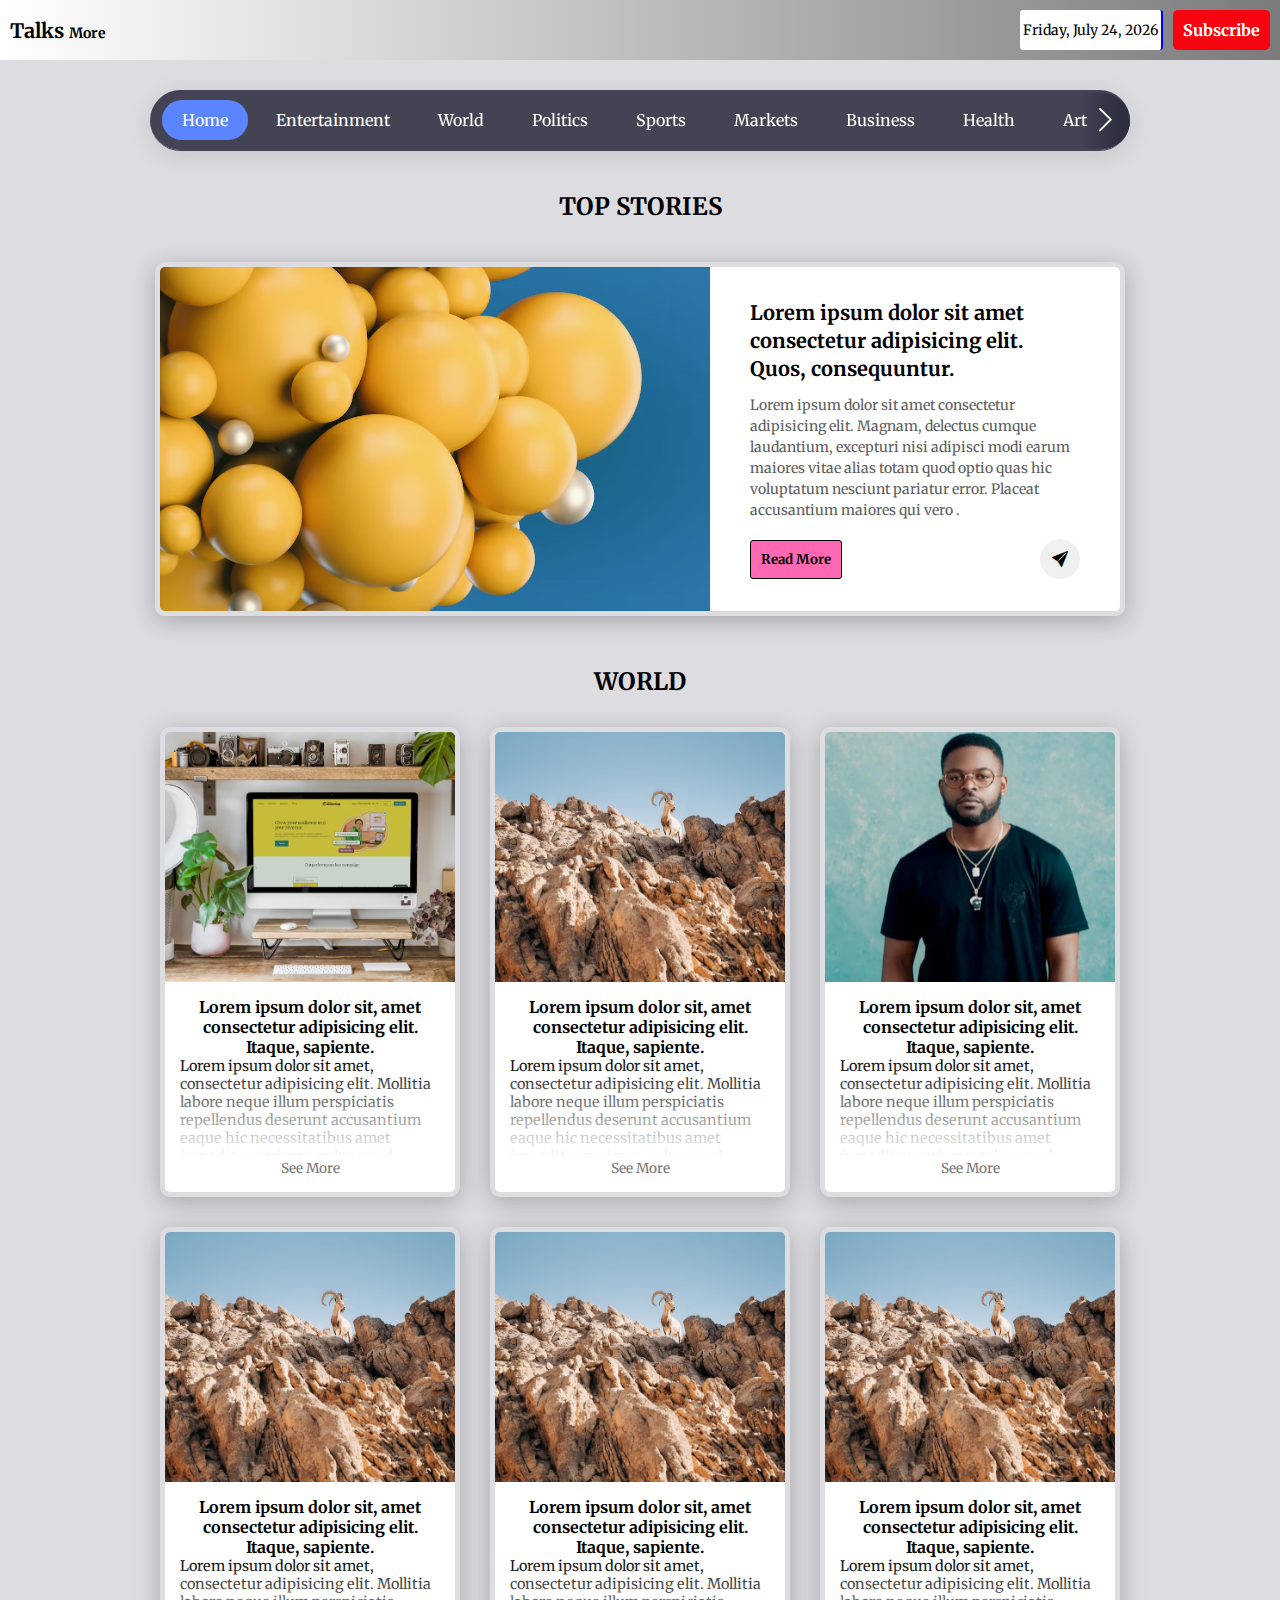
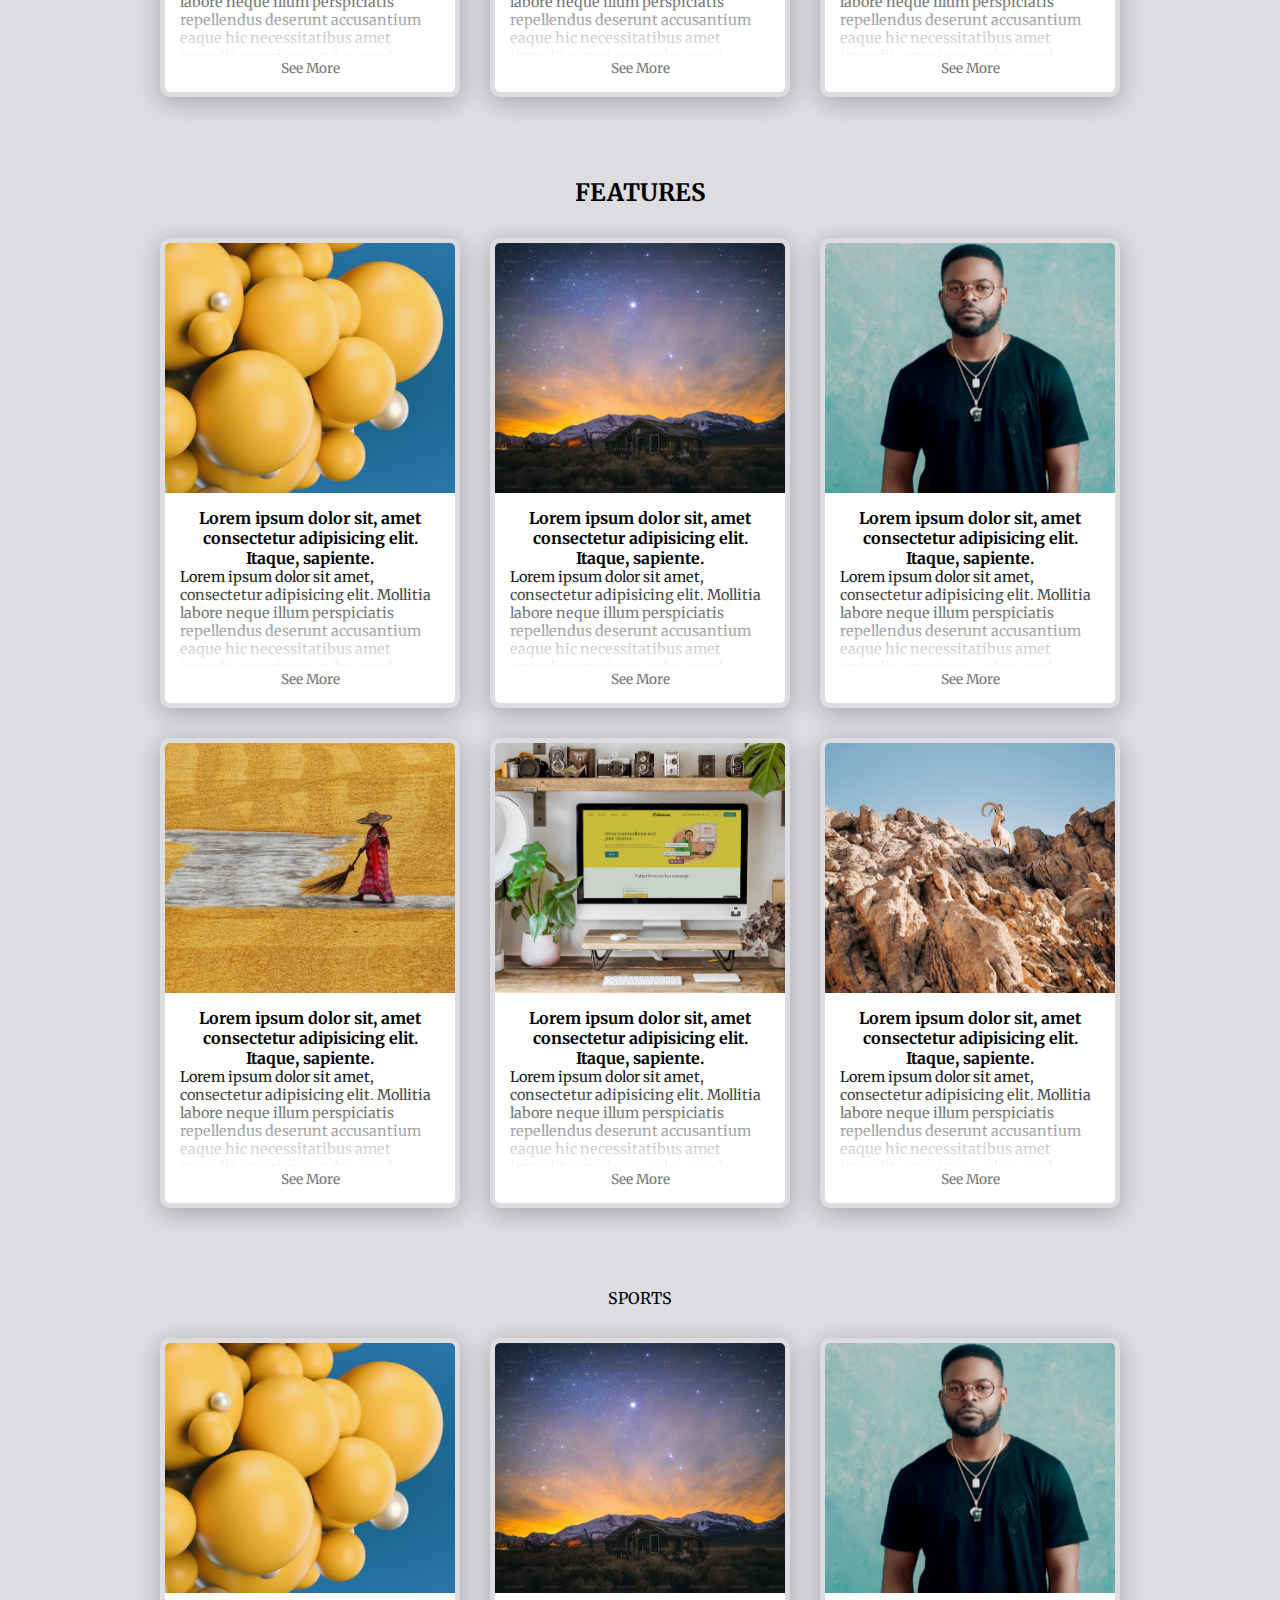
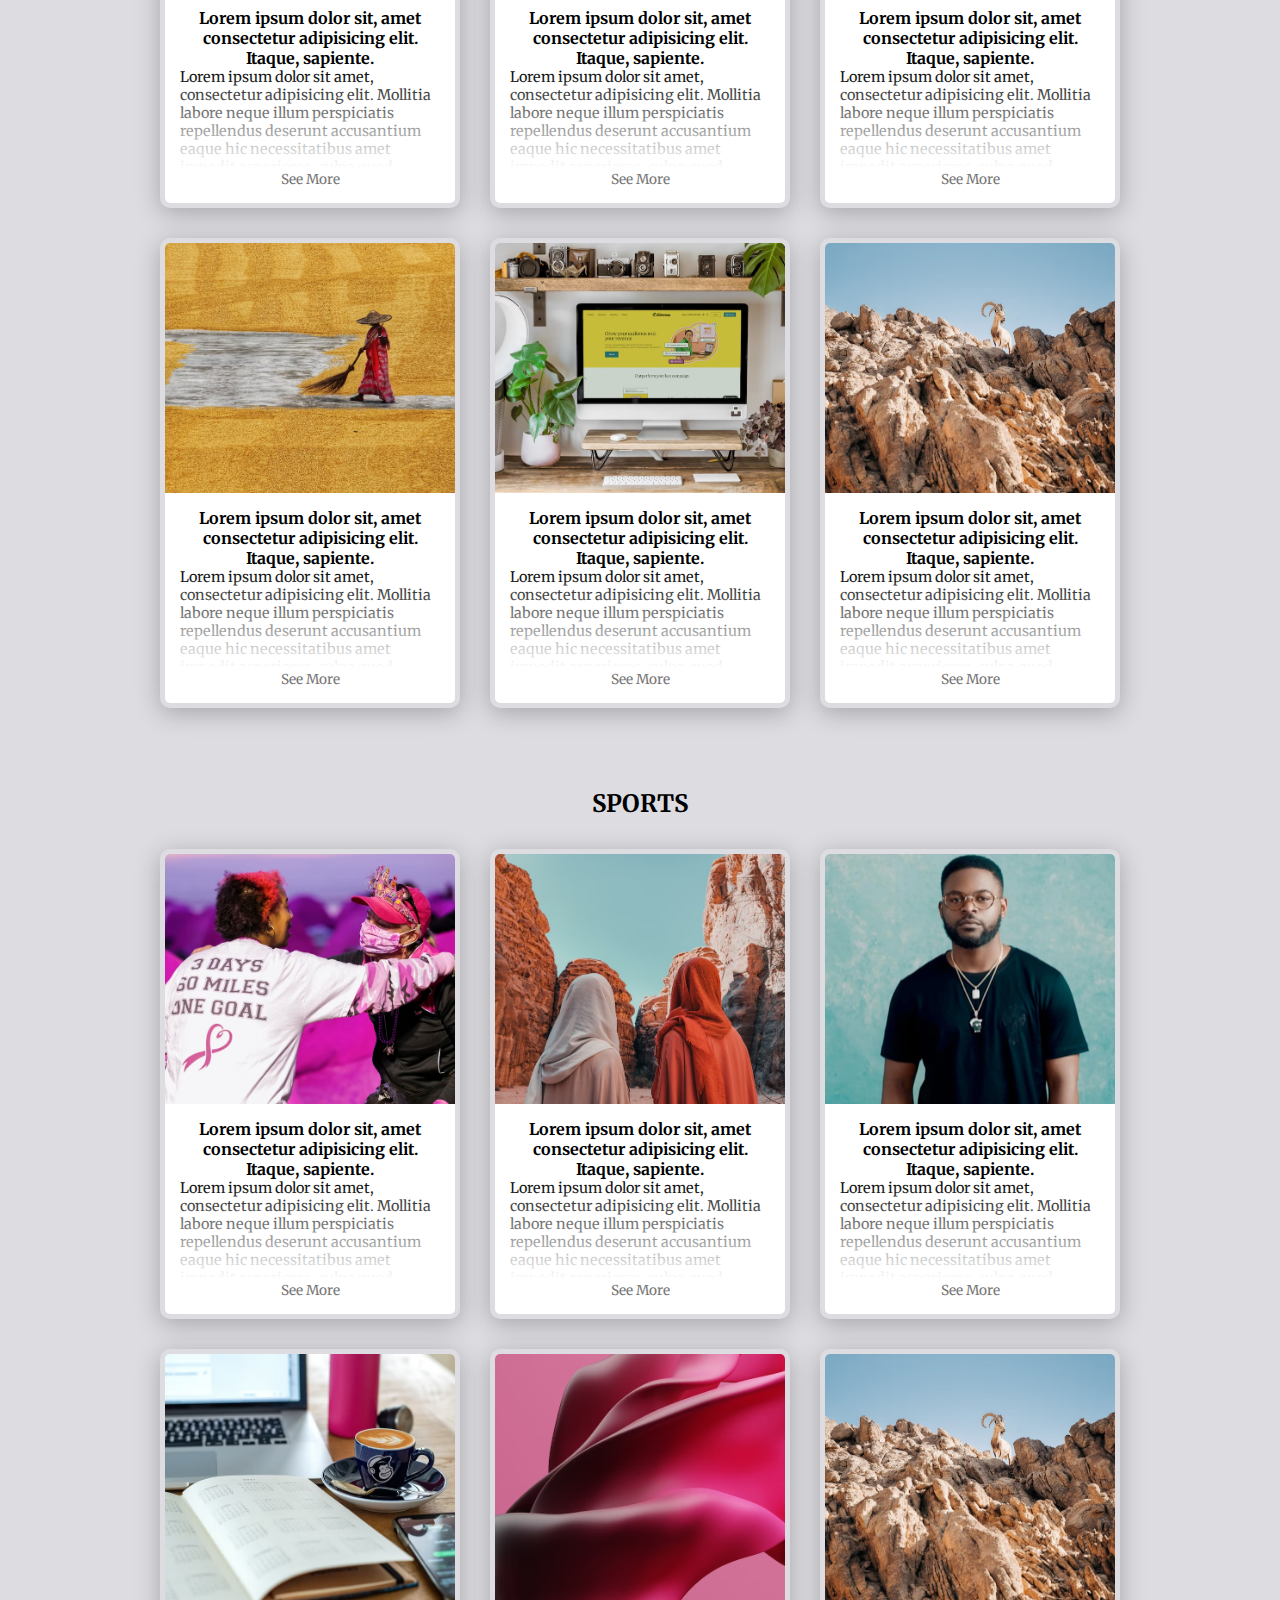
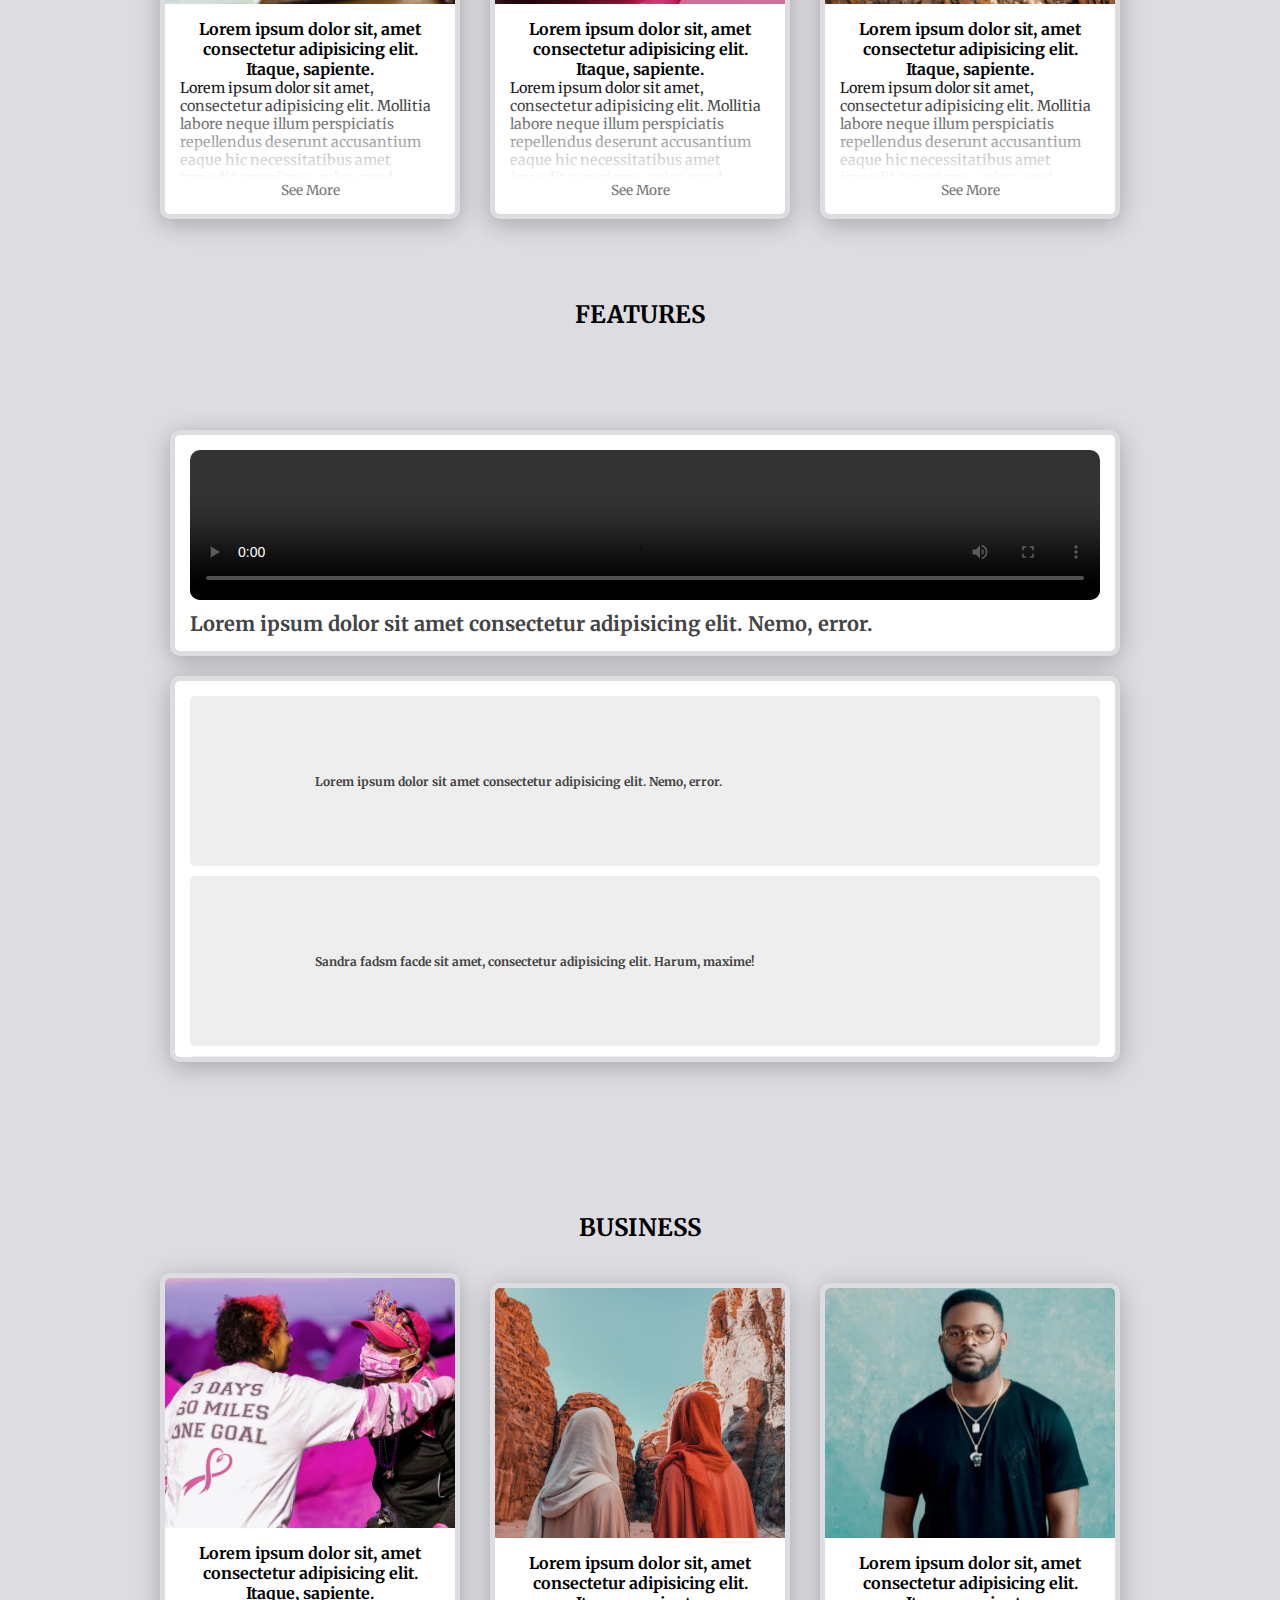
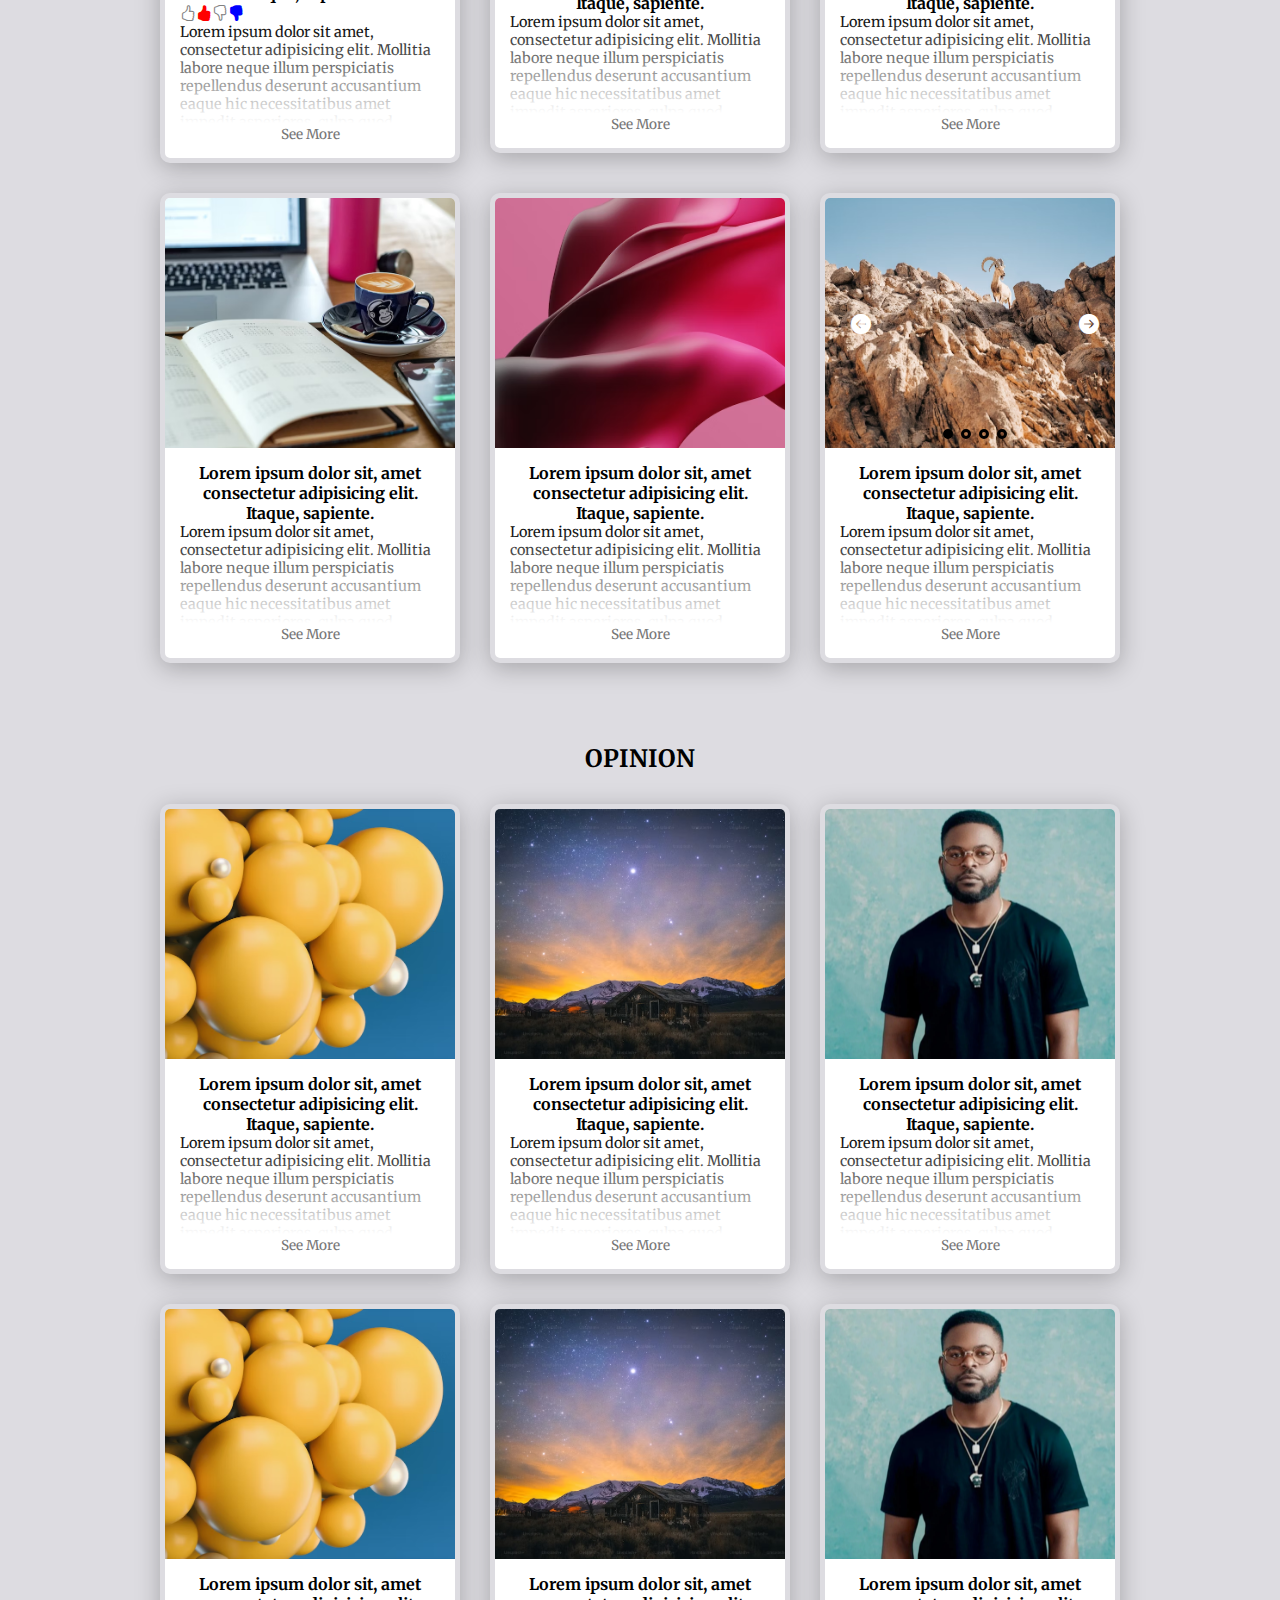
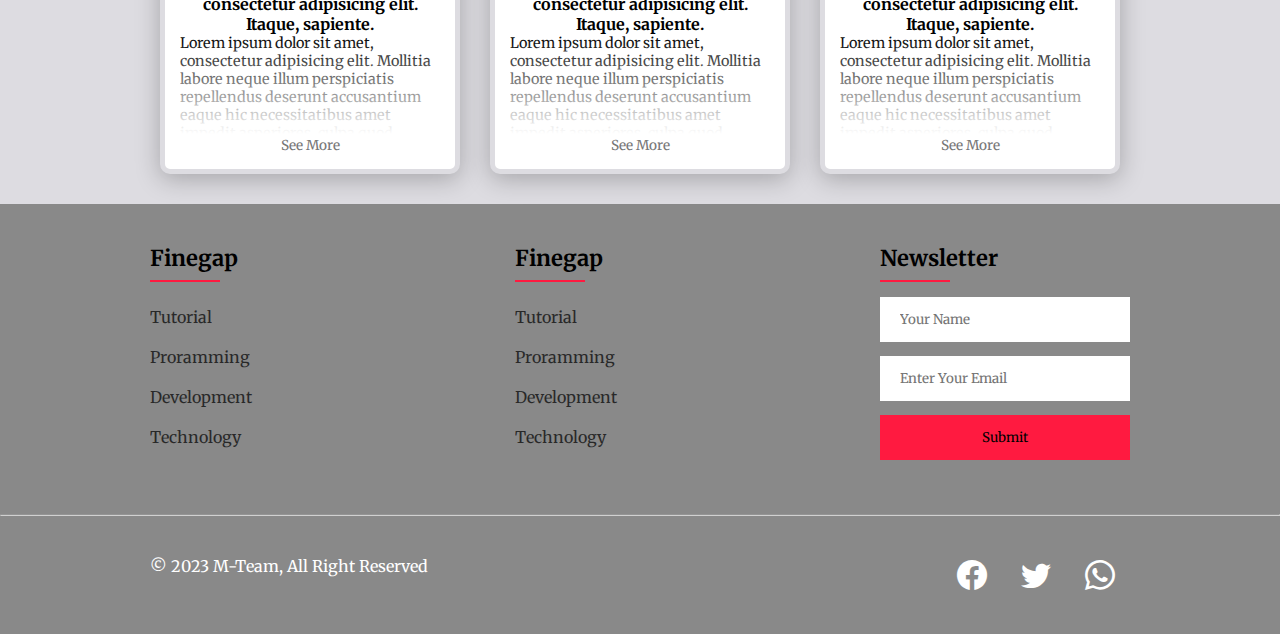
==== commit ccb9b96d: "Adding Files" ====
--- a/Index.html
+++ b/Index.html
@@ -1583,7 +1583,7 @@
                         eveniet?
 
 
-
+                        
                     </p>
 
                     <span class="see-more-btn">See More</span>
